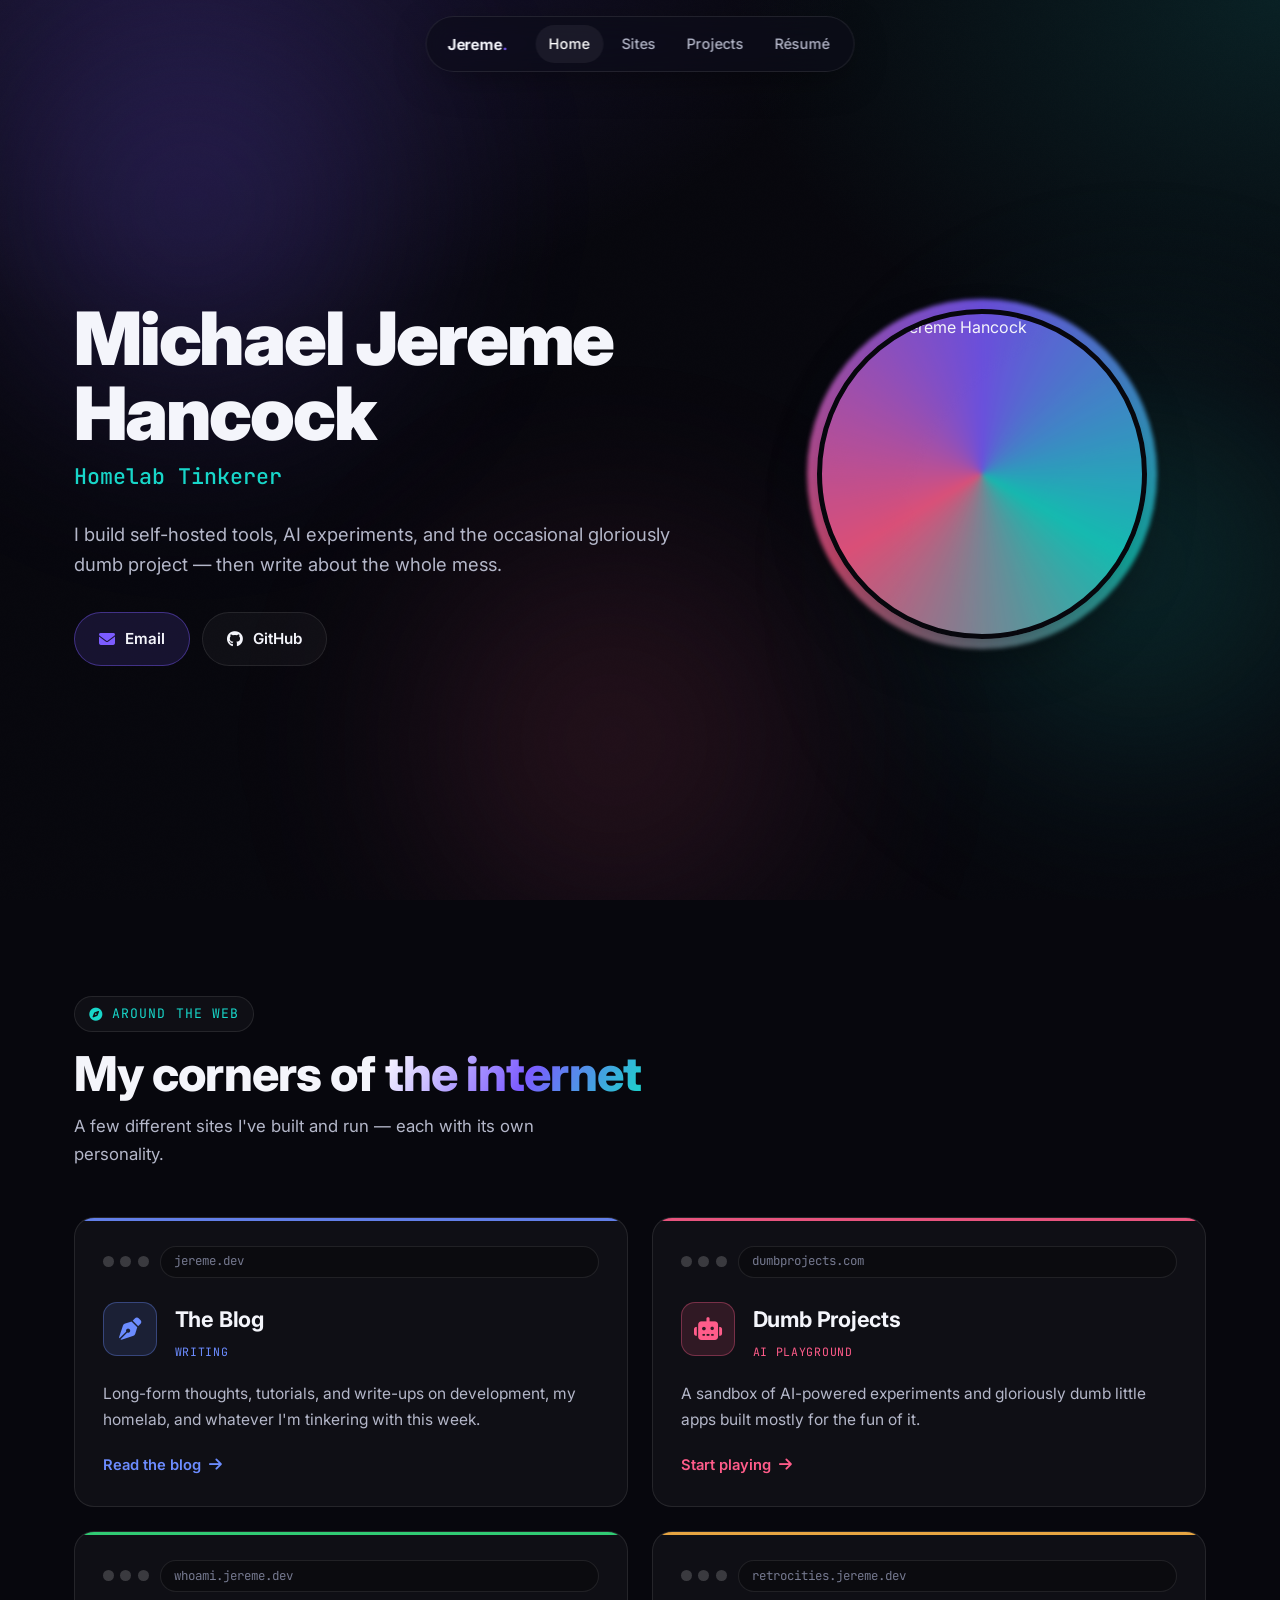
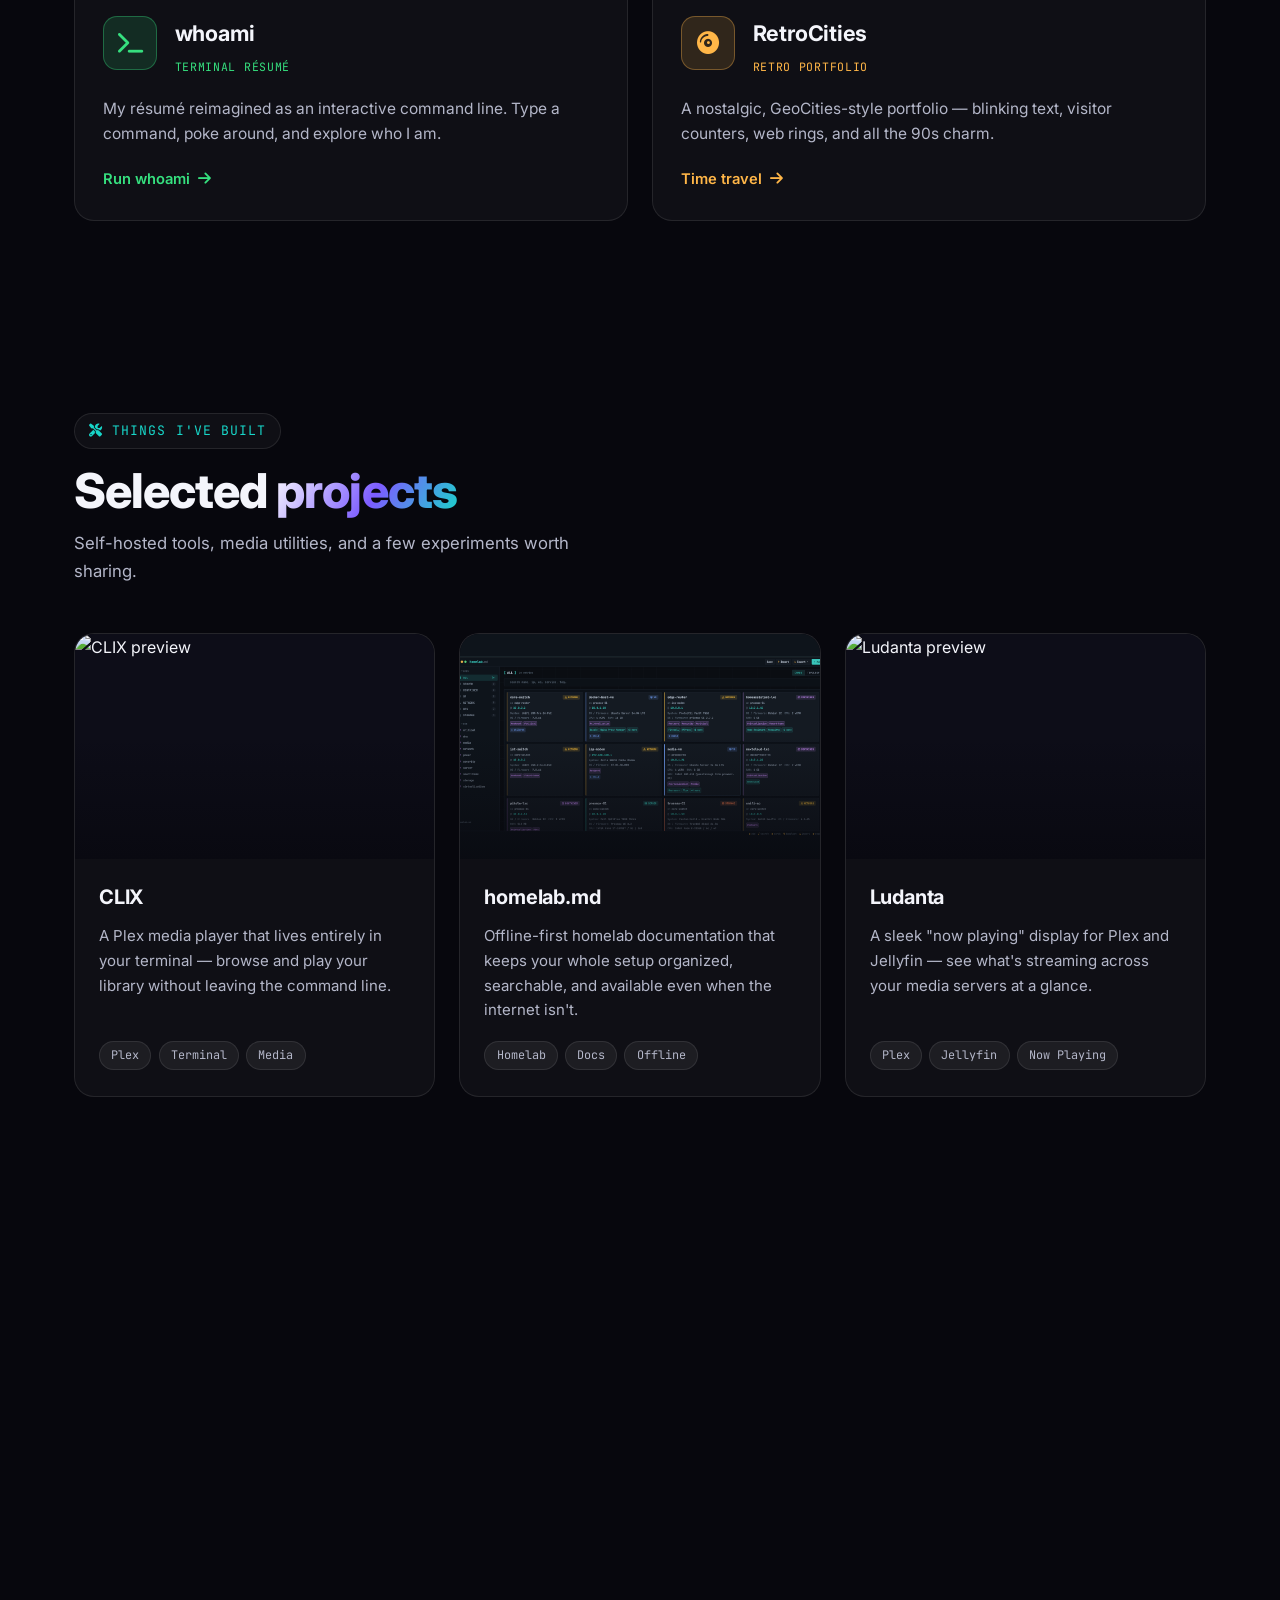
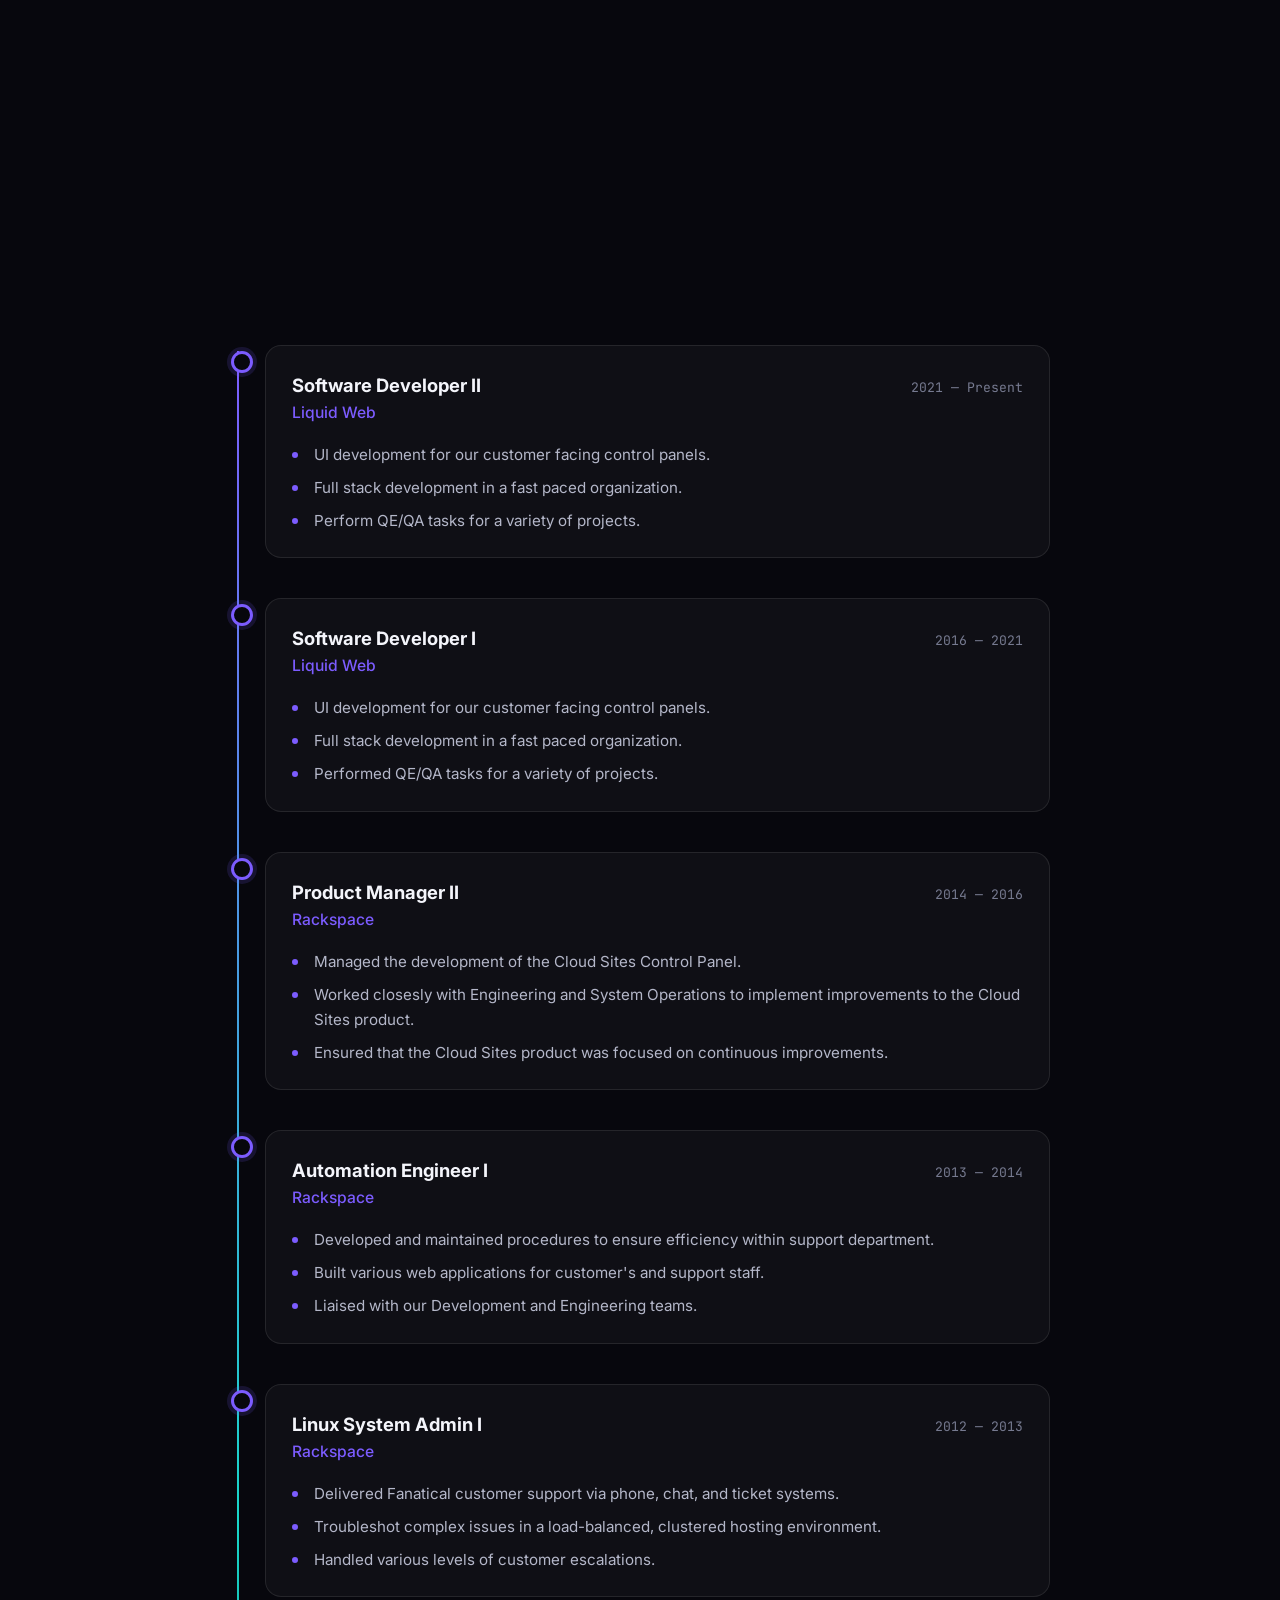
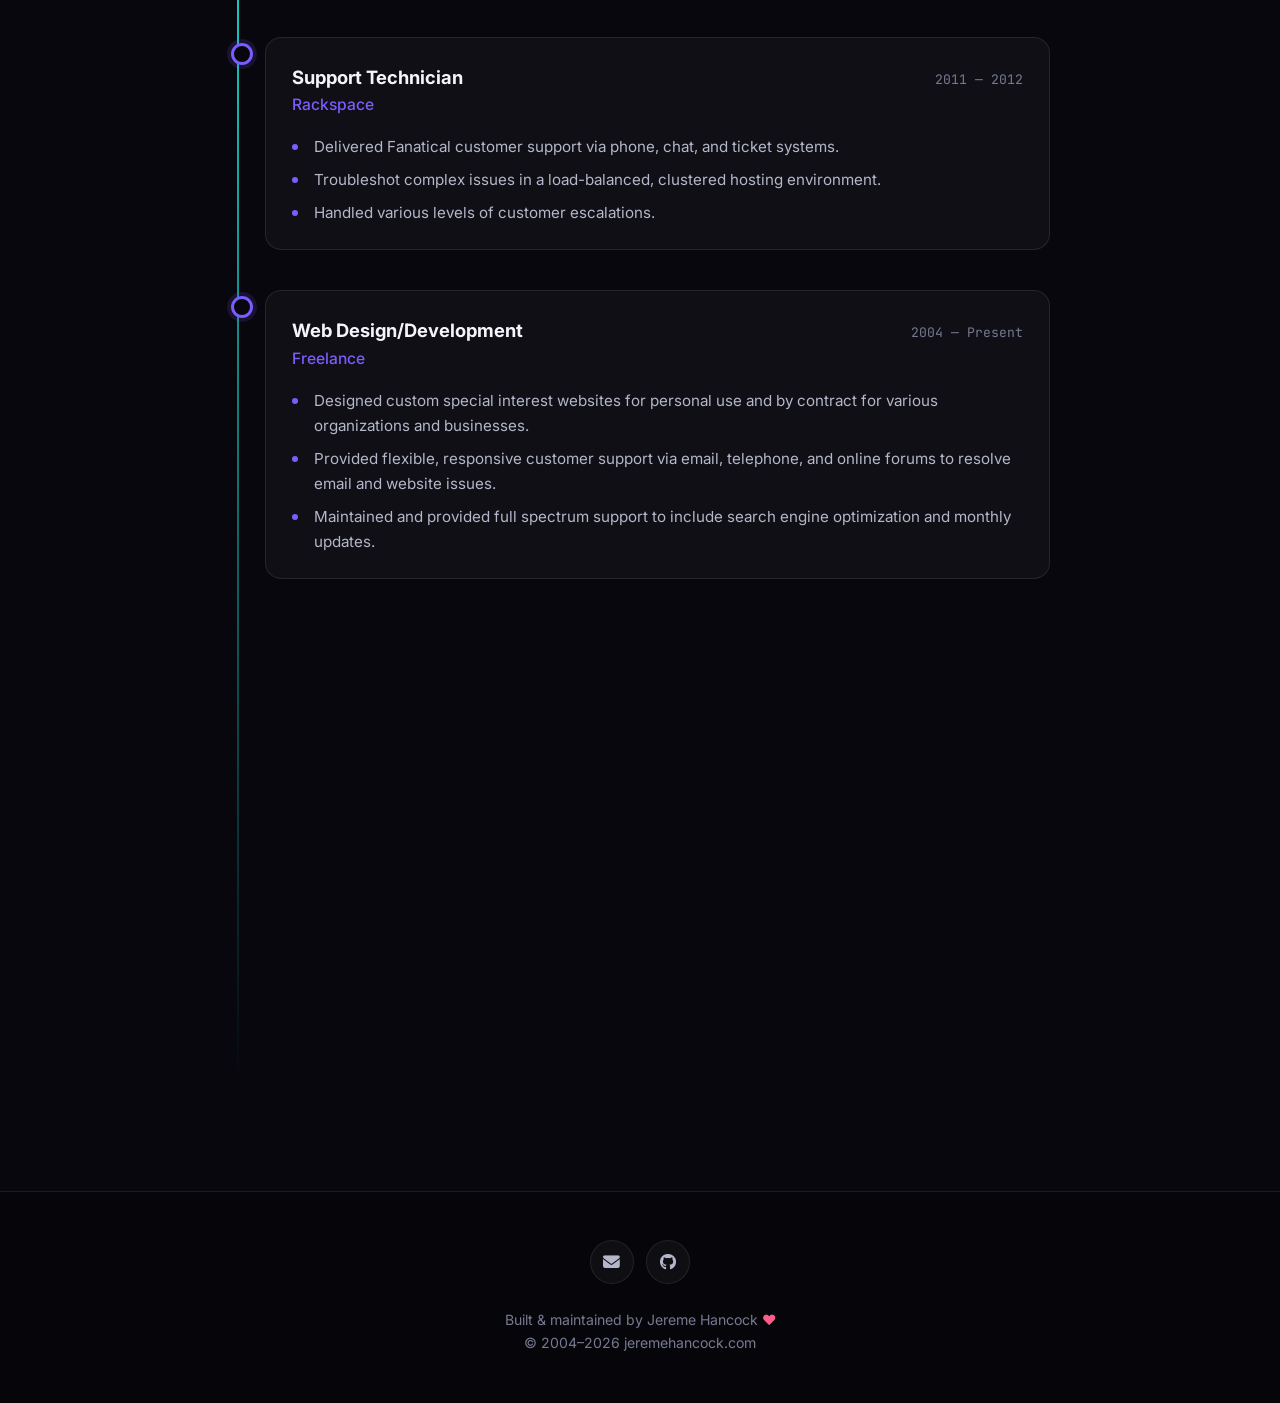
==== index.html @ ed23e27e "Make desktop nav fit its content so it reads as a nav, not a search box The navbar was a fixed 720px" ====
<!DOCTYPE html>
<html lang="en">

<head>
	<title>Michael Jereme Hancock — Developer & Tinkerer</title>
	<meta charset="UTF-8">
	<meta name="viewport" content="width=device-width, initial-scale=1, viewport-fit=cover">
	<meta name="description"
		content="Michael Jereme Hancock — software developer and homelab tinkerer. Projects, writing, and a few corners of the web I call my own." />
	<meta name="theme-color" content="#0a0a12" />

	<meta property="og:title" content="Michael Jereme Hancock — Developer & Tinkerer" />
	<meta property="og:type" content="website" />
	<meta property="og:description"
		content="Software developer and homelab tinkerer. Projects, writing, and a few corners of the web I call my own." />
	<meta property="og:url" content="https://jeremehancock.com" />
	<meta property="og:image" content="https://jeremehancock.com/images/profile.jpg" />
	<meta property="og:site_name" content="jeremehancock.com" />
	<meta name="twitter:card" content="summary_large_image" />

	<link rel="preconnect" href="https://fonts.googleapis.com">
	<link rel="preconnect" href="https://fonts.gstatic.com" crossorigin>
	<link
		href='https://fonts.googleapis.com/css2?family=Inter:wght@300;400;500;600;700;800;900&family=JetBrains+Mono:wght@400;500;600&display=swap'
		rel='stylesheet'>
	<link rel="stylesheet" href="https://cdnjs.cloudflare.com/ajax/libs/font-awesome/6.4.0/css/all.css">
	<link rel="icon" type="image/png" href="/images/favicons/favicon-96x96.png" sizes="96x96" />
	<link rel="icon" type="image/svg+xml" href="/images/favicons/favicon.svg" />
	<link rel="shortcut icon" href="/images/favicons/favicon.ico" />
	<link rel="apple-touch-icon" sizes="180x180" href="/images/favicons/apple-touch-icon.png" />
	<link rel="manifest" href="site.webmanifest" />
	<style>
		:root {
			--bg: #07070d;
			--bg-soft: #0d0d18;
			--surface: rgba(255, 255, 255, 0.035);
			--surface-2: rgba(255, 255, 255, 0.06);
			--border: rgba(255, 255, 255, 0.09);
			--border-strong: rgba(255, 255, 255, 0.16);

			--text: #f4f5fb;
			--text-soft: #b4b7c9;
			--text-muted: #767a90;

			--accent: #7c5cff;
			--accent-2: #18d6c9;
			--accent-3: #ff5c8a;

			--ring: linear-gradient(135deg, var(--accent), var(--accent-2));
			--font: 'Inter', -apple-system, BlinkMacSystemFont, 'Segoe UI', sans-serif;
			--mono: 'JetBrains Mono', ui-monospace, monospace;

			--radius: 20px;
			--maxw: 1180px;
			--shadow: 0 24px 60px -20px rgba(0, 0, 0, 0.6);
		}

		* {
			margin: 0;
			padding: 0;
			box-sizing: border-box;
		}

		html {
			scroll-behavior: smooth;
			scroll-padding-top: 90px;
			-webkit-text-size-adjust: 100%;
			overflow-x: hidden;
		}

		body {
			font-family: var(--font);
			background: var(--bg);
			color: var(--text);
			line-height: 1.65;
			-webkit-font-smoothing: antialiased;
			-moz-osx-font-smoothing: grayscale;
			overflow-x: hidden;
		}

		::selection {
			background: rgba(124, 92, 255, 0.35);
			color: #fff;
		}

		a {
			color: inherit;
			text-decoration: none;
		}

		img {
			display: block;
			max-width: 100%;
		}

		:focus-visible {
			outline: 2px solid var(--accent);
			outline-offset: 3px;
			border-radius: 6px;
		}

		/* ---------- Animated background ---------- */
		.bg {
			position: fixed;
			inset: 0;
			z-index: -2;
			background:
				radial-gradient(1200px 700px at 12% -10%, rgba(124, 92, 255, 0.18), transparent 60%),
				radial-gradient(1000px 700px at 100% 0%, rgba(24, 214, 201, 0.12), transparent 55%),
				var(--bg);
			overflow: hidden;
		}

		.blob {
			position: absolute;
			width: 46vw;
			height: 46vw;
			border-radius: 50%;
			filter: blur(90px);
			opacity: 0.5;
			will-change: transform;
		}

		.blob.b1 {
			top: -10%;
			left: -8%;
			background: radial-gradient(circle, rgba(124, 92, 255, 0.55), transparent 70%);
			animation: drift1 24s ease-in-out infinite;
		}

		.blob.b2 {
			top: 30%;
			right: -12%;
			background: radial-gradient(circle, rgba(24, 214, 201, 0.4), transparent 70%);
			animation: drift2 30s ease-in-out infinite;
		}

		.blob.b3 {
			bottom: -15%;
			left: 25%;
			background: radial-gradient(circle, rgba(255, 92, 138, 0.32), transparent 70%);
			animation: drift3 28s ease-in-out infinite;
		}

		.bg::after {
			content: '';
			position: absolute;
			inset: 0;
			background-image: url('data:image/svg+xml,<svg xmlns="http://www.w3.org/2000/svg" width="140" height="140"><filter id="n"><feTurbulence type="fractalNoise" baseFrequency="0.8" numOctaves="3"/></filter><rect width="100%" height="100%" filter="url(%23n)" opacity="0.5"/></svg>');
			opacity: 0.035;
			mix-blend-mode: overlay;
		}

		@keyframes drift1 {

			0%,
			100% {
				transform: translate(0, 0) scale(1);
			}

			50% {
				transform: translate(8vw, 6vh) scale(1.15);
			}
		}

		@keyframes drift2 {

			0%,
			100% {
				transform: translate(0, 0) scale(1);
			}

			50% {
				transform: translate(-7vw, 8vh) scale(1.1);
			}
		}

		@keyframes drift3 {

			0%,
			100% {
				transform: translate(0, 0) scale(1);
			}

			50% {
				transform: translate(6vw, -7vh) scale(1.2);
			}
		}

		/* ---------- Scroll progress ---------- */
		.progress {
			position: fixed;
			top: 0;
			left: 0;
			height: 3px;
			width: 0;
			background: linear-gradient(90deg, var(--accent), var(--accent-2), var(--accent-3));
			z-index: 1100;
			transition: width 0.1s linear;
		}

		/* ---------- Loading ---------- */
		.loading {
			position: fixed;
			inset: 0;
			background: var(--bg);
			display: flex;
			align-items: center;
			justify-content: center;
			z-index: 2000;
			transition: opacity 0.5s ease;
		}

		.loading .dot-row {
			display: flex;
			gap: 0.6rem;
		}

		.loading .dot-row span {
			width: 14px;
			height: 14px;
			border-radius: 50%;
			background: var(--accent);
			animation: bounce 1.2s ease-in-out infinite;
		}

		.loading .dot-row span:nth-child(2) {
			background: var(--accent-2);
			animation-delay: 0.15s;
		}

		.loading .dot-row span:nth-child(3) {
			background: var(--accent-3);
			animation-delay: 0.3s;
		}

		@keyframes bounce {

			0%,
			100% {
				transform: translateY(0);
				opacity: 0.5;
			}

			50% {
				transform: translateY(-14px);
				opacity: 1;
			}
		}

		/* ---------- Layout ---------- */
		.container {
			width: 100%;
			max-width: var(--maxw);
			margin: 0 auto;
			padding: 0 1.5rem;
		}

		section {
			padding: 6rem 0;
			position: relative;
		}

		.eyebrow {
			display: inline-flex;
			align-items: center;
			gap: 0.55rem;
			font-family: var(--mono);
			font-size: 0.82rem;
			letter-spacing: 0.08em;
			text-transform: uppercase;
			color: var(--accent-2);
			padding: 0.4rem 0.9rem;
			border: 1px solid var(--border);
			border-radius: 50px;
			background: var(--surface);
		}

		.section-head {
			margin-bottom: 3rem;
		}

		.section-head h2 {
			font-size: clamp(2rem, 5vw, 3rem);
			font-weight: 800;
			letter-spacing: -0.02em;
			margin-top: 1rem;
			line-height: 1.1;
		}

		.section-head p {
			color: var(--text-soft);
			margin-top: 0.75rem;
			max-width: 46ch;
			font-size: 1.05rem;
		}

		.gradient-text {
			background: linear-gradient(120deg, #fff 0%, var(--accent) 55%, var(--accent-2) 100%);
			-webkit-background-clip: text;
			background-clip: text;
			-webkit-text-fill-color: transparent;
		}

		/* ---------- Navbar ---------- */
		.navbar {
			position: fixed;
			top: 1rem;
			left: 50%;
			transform: translateX(-50%);
			z-index: 1000;
			max-width: calc(100% - 2rem);
			transition: top 0.3s ease;
		}

		.nav-inner {
			display: flex;
			align-items: center;
			gap: 1.75rem;
			padding: 0.5rem 0.65rem 0.5rem 1.3rem;
			background: rgba(13, 13, 24, 0.72);
			backdrop-filter: blur(18px) saturate(160%);
			-webkit-backdrop-filter: blur(18px) saturate(160%);
			border: 1px solid var(--border);
			border-radius: 50px;
			box-shadow: 0 10px 40px -12px rgba(0, 0, 0, 0.55);
		}

		.brand {
			font-weight: 700;
			font-size: 0.95rem;
			letter-spacing: -0.01em;
			white-space: nowrap;
		}

		.brand .dot {
			color: var(--accent);
		}

		.nav-links {
			display: flex;
			gap: 0.25rem;
			list-style: none;
		}

		.nav-links a {
			display: block;
			padding: 0.45rem 0.85rem;
			border-radius: 50px;
			font-size: 0.9rem;
			font-weight: 500;
			color: var(--text-soft);
			transition: color 0.25s ease, background 0.25s ease;
		}

		.nav-links a.active {
			color: #fff;
			background: var(--surface-2);
		}

		@media (hover: hover) {
			.nav-links a:hover {
				color: #fff;
			}
		}

		/* ---------- Hero ---------- */
		.hero {
			min-height: 100vh;
			min-height: 100svh;
			display: flex;
			align-items: center;
			padding-top: 7rem;
			padding-bottom: 4rem;
		}

		.hero-grid {
			display: grid;
			grid-template-columns: 1.4fr 1fr;
			gap: 3.5rem;
			align-items: center;
			width: 100%;
		}

		.hero h1 {
			font-size: clamp(2.6rem, 7vw, 4.6rem);
			font-weight: 900;
			line-height: 1.02;
			letter-spacing: -0.03em;
			margin: 1.2rem 0 0.5rem;
		}

		.role-line {
			font-family: var(--mono);
			font-size: clamp(1rem, 2.4vw, 1.35rem);
			color: var(--accent-2);
			min-height: 1.6em;
			font-weight: 500;
			transition: opacity 0.4s ease;
		}

		.hero-lead {
			color: var(--text-soft);
			font-size: 1.15rem;
			max-width: 52ch;
			margin: 1.5rem 0 2rem;
		}

		.hero-actions {
			display: flex;
			flex-wrap: wrap;
			gap: 0.8rem;
		}

		.btn {
			display: inline-flex;
			align-items: center;
			gap: 0.6rem;
			padding: 0.85rem 1.5rem;
			border-radius: 50px;
			font-weight: 600;
			font-size: 0.95rem;
			border: 1px solid var(--border);
			background: var(--surface);
			color: var(--text);
			cursor: pointer;
			transition: transform 0.25s ease, border-color 0.25s ease, background 0.25s ease, box-shadow 0.25s ease;
		}

		.btn i {
			font-size: 1rem;
		}

		.btn-primary {
			background: color-mix(in srgb, var(--accent) 14%, transparent);
			border-color: color-mix(in srgb, var(--accent) 42%, transparent);
			color: var(--text);
		}

		.btn-primary i {
			color: var(--accent);
		}

		@media (hover: hover) {
			.btn:hover {
				transform: translateY(-3px);
				border-color: var(--border-strong);
			}

			.btn-primary:hover {
				background: color-mix(in srgb, var(--accent) 22%, transparent);
				border-color: color-mix(in srgb, var(--accent) 62%, transparent);
			}
		}

		/* Avatar */
		.avatar-wrap {
			justify-self: center;
			position: relative;
			width: min(330px, 78vw);
			aspect-ratio: 1;
		}

		.avatar-ring {
			position: absolute;
			inset: -10px;
			border-radius: 50%;
			background: conic-gradient(from 0deg, var(--accent), var(--accent-2), var(--accent-3), var(--accent));
			filter: blur(2px);
			opacity: 0.85;
			animation: spin 14s linear infinite;
		}

		@keyframes spin {
			to {
				transform: rotate(360deg);
			}
		}

		.avatar {
			position: absolute;
			inset: 0;
			width: 100%;
			height: 100%;
			border-radius: 50%;
			object-fit: cover;
			border: 5px solid var(--bg);
			box-shadow: var(--shadow);
		}

		/* ---------- Spotlight card base ---------- */
		.card {
			position: relative;
			background: var(--surface);
			border: 1px solid var(--border);
			border-radius: var(--radius);
			overflow: hidden;
			transition: transform 0.35s ease, border-color 0.35s ease, box-shadow 0.35s ease;
		}

		.card::before {
			content: '';
			position: absolute;
			inset: 0;
			border-radius: inherit;
			opacity: 0;
			transition: opacity 0.35s ease;
			background: radial-gradient(420px circle at var(--mx, 50%) var(--my, 50%),
					rgba(255, 255, 255, 0.08), transparent 45%);
			pointer-events: none;
			z-index: 1;
		}

		@media (hover: hover) {
			.card:hover {
				transform: translateY(-6px);
				border-color: var(--border-strong);
				box-shadow: var(--shadow);
			}

			.card:hover::before {
				opacity: 1;
			}
		}

		/* ---------- Sites (bento) ---------- */
		.sites-grid {
			display: grid;
			grid-template-columns: repeat(2, 1fr);
			gap: 1.5rem;
		}

		.site-card {
			--accent-c: var(--accent);
			padding: 1.75rem;
			display: flex;
			flex-direction: column;
			min-height: 260px;
		}

		.site-card::after {
			content: '';
			position: absolute;
			top: 0;
			left: 0;
			right: 0;
			height: 3px;
			background: var(--accent-c);
			opacity: 0.9;
		}

		.chrome {
			display: flex;
			align-items: center;
			gap: 0.7rem;
			margin-bottom: 1.5rem;
		}

		.chrome .dots {
			display: flex;
			gap: 0.4rem;
		}

		.chrome .dots i {
			width: 11px;
			height: 11px;
			border-radius: 50%;
			background: rgba(255, 255, 255, 0.18);
		}

		.chrome .url {
			flex: 1;
			font-family: var(--mono);
			font-size: 0.78rem;
			color: var(--text-muted);
			background: rgba(0, 0, 0, 0.25);
			border: 1px solid var(--border);
			border-radius: 50px;
			padding: 0.3rem 0.8rem;
			white-space: nowrap;
			overflow: hidden;
			text-overflow: ellipsis;
		}

		.site-body {
			display: flex;
			gap: 1.1rem;
			position: relative;
			z-index: 2;
		}

		.site-icon {
			flex-shrink: 0;
			width: 54px;
			height: 54px;
			border-radius: 14px;
			display: grid;
			place-items: center;
			font-size: 1.4rem;
			color: var(--accent-c);
			background: color-mix(in srgb, var(--accent-c) 14%, transparent);
			border: 1px solid color-mix(in srgb, var(--accent-c) 35%, transparent);
		}

		.site-info h3 {
			font-size: 1.35rem;
			font-weight: 700;
			letter-spacing: -0.01em;
		}

		.site-tag {
			display: inline-block;
			font-size: 0.72rem;
			font-family: var(--mono);
			text-transform: uppercase;
			letter-spacing: 0.06em;
			color: var(--accent-c);
			margin-top: 0.2rem;
		}

		.site-card p {
			color: var(--text-soft);
			font-size: 0.97rem;
			margin: 1.1rem 0 0;
			position: relative;
			z-index: 2;
		}

		.site-cta {
			margin-top: auto;
			padding-top: 1.3rem;
			display: inline-flex;
			align-items: center;
			gap: 0.5rem;
			font-weight: 600;
			font-size: 0.92rem;
			color: var(--accent-c);
			position: relative;
			z-index: 2;
		}

		.site-cta i {
			transition: transform 0.3s ease;
		}

		@media (hover: hover) {
			.site-card:hover .site-cta i {
				transform: translateX(5px);
			}
		}

		/* ---------- Projects ---------- */
		.projects-grid {
			display: grid;
			grid-template-columns: repeat(auto-fill, minmax(330px, 1fr));
			gap: 1.5rem;
		}

		.project-card {
			display: flex;
			flex-direction: column;
		}

		.project-media {
			position: relative;
			aspect-ratio: 16 / 10;
			overflow: hidden;
			background: var(--bg-soft);
		}

		.project-media img {
			width: 100%;
			height: 100%;
			object-fit: cover;
			transition: transform 0.6s cubic-bezier(0.2, 0.8, 0.2, 1);
		}

		.project-media::after {
			content: '';
			position: absolute;
			inset: 0;
			background: linear-gradient(to top, rgba(7, 7, 13, 0.65), transparent 55%);
		}

		.project-launch {
			position: absolute;
			top: 0.9rem;
			right: 0.9rem;
			z-index: 2;
			width: 38px;
			height: 38px;
			border-radius: 50%;
			display: grid;
			place-items: center;
			background: rgba(13, 13, 24, 0.7);
			backdrop-filter: blur(8px);
			border: 1px solid var(--border-strong);
			color: #fff;
			font-size: 0.85rem;
			transform: translateY(-6px);
			opacity: 0;
			transition: transform 0.3s ease, opacity 0.3s ease;
		}

		@media (hover: hover) {
			.project-card:hover .project-media img {
				transform: scale(1.07);
			}

			.project-card:hover .project-launch {
				transform: translateY(0);
				opacity: 1;
			}
		}

		.project-body {
			padding: 1.4rem 1.5rem 1.6rem;
			display: flex;
			flex-direction: column;
			flex: 1;
			position: relative;
			z-index: 2;
		}

		.project-body h3 {
			font-size: 1.25rem;
			font-weight: 700;
			letter-spacing: -0.01em;
		}

		.project-body p {
			color: var(--text-soft);
			font-size: 0.94rem;
			margin: 0.6rem 0 1.1rem;
			flex: 1;
		}

		.tags {
			display: flex;
			flex-wrap: wrap;
			gap: 0.45rem;
		}

		.tag {
			font-size: 0.74rem;
			font-family: var(--mono);
			color: var(--text-soft);
			background: var(--surface-2);
			border: 1px solid var(--border);
			border-radius: 50px;
			padding: 0.25rem 0.7rem;
		}

		/* ---------- Resume timeline ---------- */
		.timeline {
			position: relative;
			max-width: 820px;
			margin: 0 auto;
			padding-left: 2.2rem;
		}

		.timeline::before {
			content: '';
			position: absolute;
			left: 7px;
			top: 6px;
			bottom: 6px;
			width: 2px;
			background: linear-gradient(to bottom, var(--accent), var(--accent-2), transparent);
		}

		.tl-item {
			position: relative;
			padding-bottom: 2.5rem;
		}

		.tl-item:last-child {
			padding-bottom: 0;
		}

		.tl-item::before {
			content: '';
			position: absolute;
			left: calc(-2.2rem + 1px);
			top: 6px;
			width: 16px;
			height: 16px;
			border-radius: 50%;
			background: var(--bg);
			border: 3px solid var(--accent);
			box-shadow: 0 0 0 4px rgba(124, 92, 255, 0.15);
		}

		.tl-item.edu::before {
			border-color: var(--accent-2);
			box-shadow: 0 0 0 4px rgba(24, 214, 201, 0.15);
		}

		.tl-card {
			background: var(--surface);
			border: 1px solid var(--border);
			border-radius: 16px;
			padding: 1.5rem 1.6rem;
			transition: border-color 0.3s ease, transform 0.3s ease;
		}

		@media (hover: hover) {
			.tl-card:hover {
				border-color: var(--border-strong);
				transform: translateX(5px);
			}
		}

		.tl-top {
			display: flex;
			justify-content: space-between;
			align-items: baseline;
			gap: 1rem;
			flex-wrap: wrap;
		}

		.tl-pos {
			font-size: 1.15rem;
			font-weight: 700;
		}

		.tl-org {
			color: var(--accent);
			font-weight: 500;
			font-size: 0.98rem;
		}

		.tl-item.edu .tl-org {
			color: var(--accent-2);
		}

		.tl-date {
			font-family: var(--mono);
			font-size: 0.82rem;
			color: var(--text-muted);
			white-space: nowrap;
		}

		.tl-card ul {
			list-style: none;
			margin-top: 1rem;
			display: grid;
			gap: 0.5rem;
		}

		.tl-card li {
			position: relative;
			padding-left: 1.4rem;
			color: var(--text-soft);
			font-size: 0.95rem;
		}

		.tl-card li::before {
			content: '';
			position: absolute;
			left: 0;
			top: 0.65em;
			width: 6px;
			height: 6px;
			border-radius: 50%;
			background: var(--accent);
		}

		.tl-item.edu .tl-card li::before {
			background: var(--accent-2);
		}

		/* ---------- Footer ---------- */
		footer {
			border-top: 1px solid var(--border);
			padding: 3rem 0;
			text-align: center;
			background: rgba(0, 0, 0, 0.2);
		}

		.footer-socials {
			display: flex;
			justify-content: center;
			gap: 0.8rem;
			margin-bottom: 1.5rem;
		}

		.footer-socials a {
			width: 44px;
			height: 44px;
			border-radius: 50%;
			display: grid;
			place-items: center;
			background: var(--surface);
			border: 1px solid var(--border);
			color: var(--text-soft);
			font-size: 1.05rem;
			transition: transform 0.25s ease, color 0.25s ease, border-color 0.25s ease;
		}

		@media (hover: hover) {
			.footer-socials a:hover {
				transform: translateY(-4px);
				color: #fff;
				border-color: var(--border-strong);
			}
		}

		.footer-copy {
			color: var(--text-muted);
			font-size: 0.88rem;
		}

		.footer-copy .heart {
			color: var(--accent-3);
		}

		/* ---------- Reveal animation ---------- */
		.reveal {
			opacity: 0;
			transform: translateY(28px);
			transition: opacity 0.7s ease, transform 0.7s cubic-bezier(0.2, 0.8, 0.2, 1);
		}

		.reveal.in {
			opacity: 1;
			transform: none;
		}

		.hidden {
			display: none !important;
		}

		/* ---------- Responsive ---------- */
		@media (max-width: 900px) {
			.hero-grid {
				grid-template-columns: 1fr;
				text-align: center;
				gap: 2.5rem;
			}

			.avatar-wrap {
				order: -1;
			}

			.hero-actions {
				justify-content: center;
			}

			.hero-lead {
				margin-left: auto;
				margin-right: auto;
			}

			.brand {
				display: none;
			}

			.nav-inner {
				padding: 0.5rem 0.6rem;
			}
		}

		@media (max-width: 680px) {
			section {
				padding: 4.5rem 0;
			}

			.sites-grid {
				grid-template-columns: 1fr;
			}

			.projects-grid {
				grid-template-columns: 1fr;
			}

			.nav-links a {
				padding: 0.45rem 0.7rem;
				font-size: 0.85rem;
			}
		}

		@media (prefers-reduced-motion: reduce) {

			*,
			*::before,
			*::after {
				animation-duration: 0.001ms !important;
				animation-iteration-count: 1 !important;
				transition-duration: 0.001ms !important;
				scroll-behavior: auto !important;
			}

			.reveal {
				opacity: 1;
				transform: none;
			}
		}
	</style>
</head>

<body>
	<div class="bg" aria-hidden="true">
		<div class="blob b1"></div>
		<div class="blob b2"></div>
		<div class="blob b3"></div>
	</div>

	<div class="progress" id="progress" aria-hidden="true"></div>

	<div class="loading" id="loading">
		<div class="dot-row" role="status" aria-label="Loading">
			<span></span><span></span><span></span>
		</div>
	</div>

	<div id="content" class="hidden">
		<nav class="navbar">
			<div class="nav-inner">
				<a href="#home" class="brand" id="brand">Jereme<span class="dot">.</span></a>
				<ul class="nav-links" id="navLinks">
					<li><a href="#home" class="active">Home</a></li>
					<li><a href="#sites">Sites</a></li>
					<li><a href="#projects">Projects</a></li>
					<li><a href="#resume">Résumé</a></li>
				</ul>
			</div>
		</nav>

		<!-- Hero -->
		<header class="hero" id="home">
			<div class="container">
				<div class="hero-grid">
					<div class="hero-text">
						<h1 id="name"></h1>
						<div class="role-line" id="role"></div>
						<p class="hero-lead" id="lead"></p>
						<div class="hero-actions" id="heroActions"></div>
					</div>
					<div class="avatar-wrap">
						<div class="avatar-ring" aria-hidden="true"></div>
						<img class="avatar" id="avatar" alt="" />
					</div>
				</div>
			</div>
		</header>

		<!-- Sites -->
		<section id="sites">
			<div class="container">
				<div class="section-head reveal">
					<span class="eyebrow"><i class="fas fa-compass"></i> Around the web</span>
					<h2>My corners of <span class="gradient-text">the internet</span></h2>
					<p>A few different sites I've built and run — each with its own personality.</p>
				</div>
				<div class="sites-grid" id="sitesGrid"></div>
			</div>
		</section>

		<!-- Projects -->
		<section id="projects">
			<div class="container">
				<div class="section-head reveal">
					<span class="eyebrow"><i class="fas fa-screwdriver-wrench"></i> Things I've built</span>
					<h2>Selected <span class="gradient-text">projects</span></h2>
					<p>Self-hosted tools, media utilities, and a few experiments worth sharing.</p>
				</div>
				<div class="projects-grid" id="projectsGrid"></div>
			</div>
		</section>

		<!-- Resume -->
		<section id="resume">
			<div class="container">
				<div class="section-head reveal">
					<span class="eyebrow"><i class="fas fa-timeline"></i> The journey</span>
					<h2>Experience <span class="gradient-text">&amp; education</span></h2>
					<p>Where I've worked and what I've been up to over the years.</p>
				</div>
				<div class="timeline" id="timeline"></div>
			</div>
		</section>

		<footer>
			<div class="container">
				<div class="footer-socials" id="footerSocials"></div>
				<p class="footer-copy">
					Built &amp; maintained by Jereme Hancock <span class="heart">&#9829;</span><br>
					<span id="copyYear"></span>
				</p>
			</div>
		</footer>
	</div>

	<script>
		const elName = document.getElementById('name');

		async function loadData() {
			try {
				const res = await fetch('data/data.json?v=2', { cache: 'no-store' });
				return await res.json();
			} catch (e) {
				console.error('Error loading data:', e);
				return null;
			}
		}

		const esc = (s = '') => String(s)
			.replace(/&/g, '&amp;').replace(/</g, '&lt;').replace(/>/g, '&gt;')
			.replace(/"/g, '&quot;').replace(/'/g, '&#39;');

		const isExternal = (url = '') => /^https?:/i.test(url);

		/* ---------- Render: contacts (hero buttons + footer) ---------- */
		function renderHeroActions(contacts) {
			const wrap = document.getElementById('heroActions');
			wrap.innerHTML = contacts.map((c, i) => {
				const ext = isExternal(c.url) ? ' target="_blank" rel="noopener"' : '';
				const cls = i === 0 ? 'btn btn-primary' : 'btn';
				return `<a class="${cls}" href="${esc(c.url)}"${ext}>
							<i class="${esc(c.icon)}" aria-hidden="true"></i>
							<span>${esc(c.label || c.value)}</span>
						</a>`;
			}).join('');
		}

		function renderFooterSocials(contacts) {
			const wrap = document.getElementById('footerSocials');
			wrap.innerHTML = contacts.map(c => {
				const ext = isExternal(c.url) ? ' target="_blank" rel="noopener"' : '';
				return `<a href="${esc(c.url)}"${ext} aria-label="${esc(c.label || c.type)}" title="${esc(c.label || c.type)}">
							<i class="${esc(c.icon)}" aria-hidden="true"></i>
						</a>`;
			}).join('');
		}

		/* ---------- Render: sites ---------- */
		function renderSites(sites) {
			const grid = document.getElementById('sitesGrid');
			grid.innerHTML = sites.map(s => `
				<a class="card site-card spotlight reveal" href="${esc(s.url)}" target="_blank" rel="noopener"
				   style="--accent-c:${esc(s.accent || 'var(--accent)')}" aria-label="${esc(s.name)} — ${esc(s.domain)}">
					<div class="chrome">
						<span class="dots"><i></i><i></i><i></i></span>
						<span class="url">${esc(s.domain)}</span>
					</div>
					<div class="site-body">
						<span class="site-icon"><i class="${esc(s.icon)}" aria-hidden="true"></i></span>
						<div class="site-info">
							<h3>${esc(s.name)}</h3>
							<span class="site-tag">${esc(s.tag || '')}</span>
						</div>
					</div>
					<p>${esc(s.description)}</p>
					<span class="site-cta">${esc(s.cta || 'Visit site')} <i class="fas fa-arrow-right" aria-hidden="true"></i></span>
				</a>
			`).join('');
		}

		/* ---------- Render: projects ---------- */
		function renderProjects(projects) {
			const grid = document.getElementById('projectsGrid');
			grid.innerHTML = projects.map(p => {
				const tags = (p.tags || []).map(t => `<span class="tag">${esc(t)}</span>`).join('');
				return `
				<a class="card project-card spotlight reveal" href="${esc(p.url)}" target="_blank" rel="noopener"
				   aria-label="${esc(p.name)}">
					<div class="project-media">
						<img src="${esc(p.image)}" alt="${esc(p.name)} preview" loading="lazy" />
						<span class="project-launch"><i class="fas fa-arrow-up-right-from-square" aria-hidden="true"></i></span>
					</div>
					<div class="project-body">
						<h3>${esc(p.name)}</h3>
						<p>${esc(p.description)}</p>
						<div class="tags">${tags}</div>
					</div>
				</a>`;
			}).join('');
		}

		/* ---------- Render: resume timeline ---------- */
		function renderResume(items) {
			const tl = document.getElementById('timeline');
			tl.innerHTML = items.map(item => {
				const isEdu = item.type === 'education';
				const pos = isEdu ? `${esc(item.studyType)} in ${esc(item.area)}` : esc(item.position);
				const org = isEdu ? esc(item.institution) : esc(item.company || '');
				let date = '';
				if (item.startDate || item.endDate) {
					const sep = (item.startDate && item.endDate) ? ' — ' : '';
					date = `${esc(item.startDate || '')}${sep}${esc(item.endDate || '')}`;
				}
				const hi = (item.highlights || []).map(h => `<li>${esc(h)}</li>`).join('');
				return `
				<div class="tl-item reveal ${isEdu ? 'edu' : ''}">
					<div class="tl-card">
						<div class="tl-top">
							<div>
								<div class="tl-pos">${pos}</div>
								${org ? `<div class="tl-org">${org}</div>` : ''}
							</div>
							${date ? `<div class="tl-date">${date}</div>` : ''}
						</div>
						${hi ? `<ul>${hi}</ul>` : ''}
					</div>
				</div>`;
			}).join('');
		}

		/* ---------- Rotating roles (gentle fade, no cursor) ---------- */
		function rotateRoles(roles) {
			const el = document.getElementById('role');
			if (!roles || !roles.length) return;
			el.textContent = roles[0];
			if (roles.length === 1) return;
			if (window.matchMedia('(prefers-reduced-motion: reduce)').matches) return;

			let i = 0;
			setInterval(() => {
				i = (i + 1) % roles.length;
				el.style.opacity = '0';
				setTimeout(() => {
					el.textContent = roles[i];
					el.style.opacity = '1';
				}, 400);
			}, 3000);
		}

		/* ---------- Scroll reveal + nav active ---------- */
		function initObservers() {
			const revealObs = new IntersectionObserver((entries) => {
				entries.forEach(e => {
					if (e.isIntersecting) {
						e.target.classList.add('in');
						revealObs.unobserve(e.target);
					}
				});
			}, { rootMargin: '0px 0px -8% 0px', threshold: 0.08 });

			document.querySelectorAll('.reveal').forEach((el, i) => {
				el.style.transitionDelay = `${Math.min(i % 6, 5) * 60}ms`;
				revealObs.observe(el);
			});

			const sections = document.querySelectorAll('section[id], header[id]');
			const navMap = {};
			document.querySelectorAll('.nav-links a').forEach(a => {
				navMap[a.getAttribute('href').slice(1)] = a;
			});

			const navObs = new IntersectionObserver((entries) => {
				entries.forEach(e => {
					if (e.isIntersecting) {
						Object.values(navMap).forEach(a => a.classList.remove('active'));
						const link = navMap[e.target.id];
						if (link) link.classList.add('active');
					}
				});
			}, { rootMargin: '-45% 0px -50% 0px' });

			sections.forEach(s => navObs.observe(s));
		}

		/* ---------- Cursor spotlight ---------- */
		function initSpotlight() {
			if (!window.matchMedia('(hover: hover)').matches) return;
			document.addEventListener('pointermove', (e) => {
				const card = e.target.closest('.spotlight');
				if (!card) return;
				const r = card.getBoundingClientRect();
				card.style.setProperty('--mx', `${e.clientX - r.left}px`);
				card.style.setProperty('--my', `${e.clientY - r.top}px`);
			});
		}

		/* ---------- Scroll progress ---------- */
		function initProgress() {
			const bar = document.getElementById('progress');
			const onScroll = () => {
				const h = document.documentElement.scrollHeight - window.innerHeight;
				const pct = h > 0 ? (window.scrollY / h) * 100 : 0;
				bar.style.width = pct + '%';
			};
			window.addEventListener('scroll', onScroll, { passive: true });
			onScroll();
		}

		/* ---------- Init ---------- */
		async function init() {
			const data = await loadData();
			if (!data) {
				document.getElementById('loading').innerHTML =
					'<p style="color:#ff5c8a;font-family:var(--mono)">Failed to load data.</p>';
				return;
			}

			const b = data.basics;
			document.title = `${b.name} — Developer & Tinkerer`;
			elName.textContent = b.name;
			document.getElementById('lead').textContent = b.tagline || b.headline || '';
			const avatar = document.getElementById('avatar');
			avatar.src = b.image;
			avatar.alt = b.name;
			if (b.shortName) {
				document.getElementById('brand').innerHTML =
					`${esc(b.shortName.split(' ')[0])}<span class="dot">.</span>`;
			}

			renderHeroActions(b.contacts || []);
			renderFooterSocials(b.contacts || []);
			renderSites(data.sites || []);
			renderProjects(data.projects || []);
			renderResume(data.resume || []);

			document.getElementById('copyYear').textContent =
				`© 2004–${new Date().getFullYear()} jeremehancock.com`;

			rotateRoles(b.roles);
			initObservers();
			initSpotlight();
			initProgress();

			// Reveal page
			const loading = document.getElementById('loading');
			loading.style.opacity = '0';
			document.getElementById('content').classList.remove('hidden');
			setTimeout(() => loading.classList.add('hidden'), 500);
		}

		if ('scrollRestoration' in history) history.scrollRestoration = 'manual';
		document.addEventListener('DOMContentLoaded', init);
	</script>

	<!-- Start of StatCounter Code -->
	<script>
		var sc_project = 2905188;
		var sc_invisible = 1;
		var sc_security = "5bd24ec6";
	</script>
	<script src="//www.statcounter.com/counter/counter.js" async></script>
	<noscript>
		<div class="statcounter">
			<a title="tumblr tracker" href="//www.statcounter.com/tumblr/" target="_blank">
				<img class="statcounter" src="//c.statcounter.com/2905188/0/5bd24ec6/1/" alt="tumblr tracker" />
			</a>
		</div>
	</noscript>
	<!-- End of StatCounter Code -->
</body>

</html>
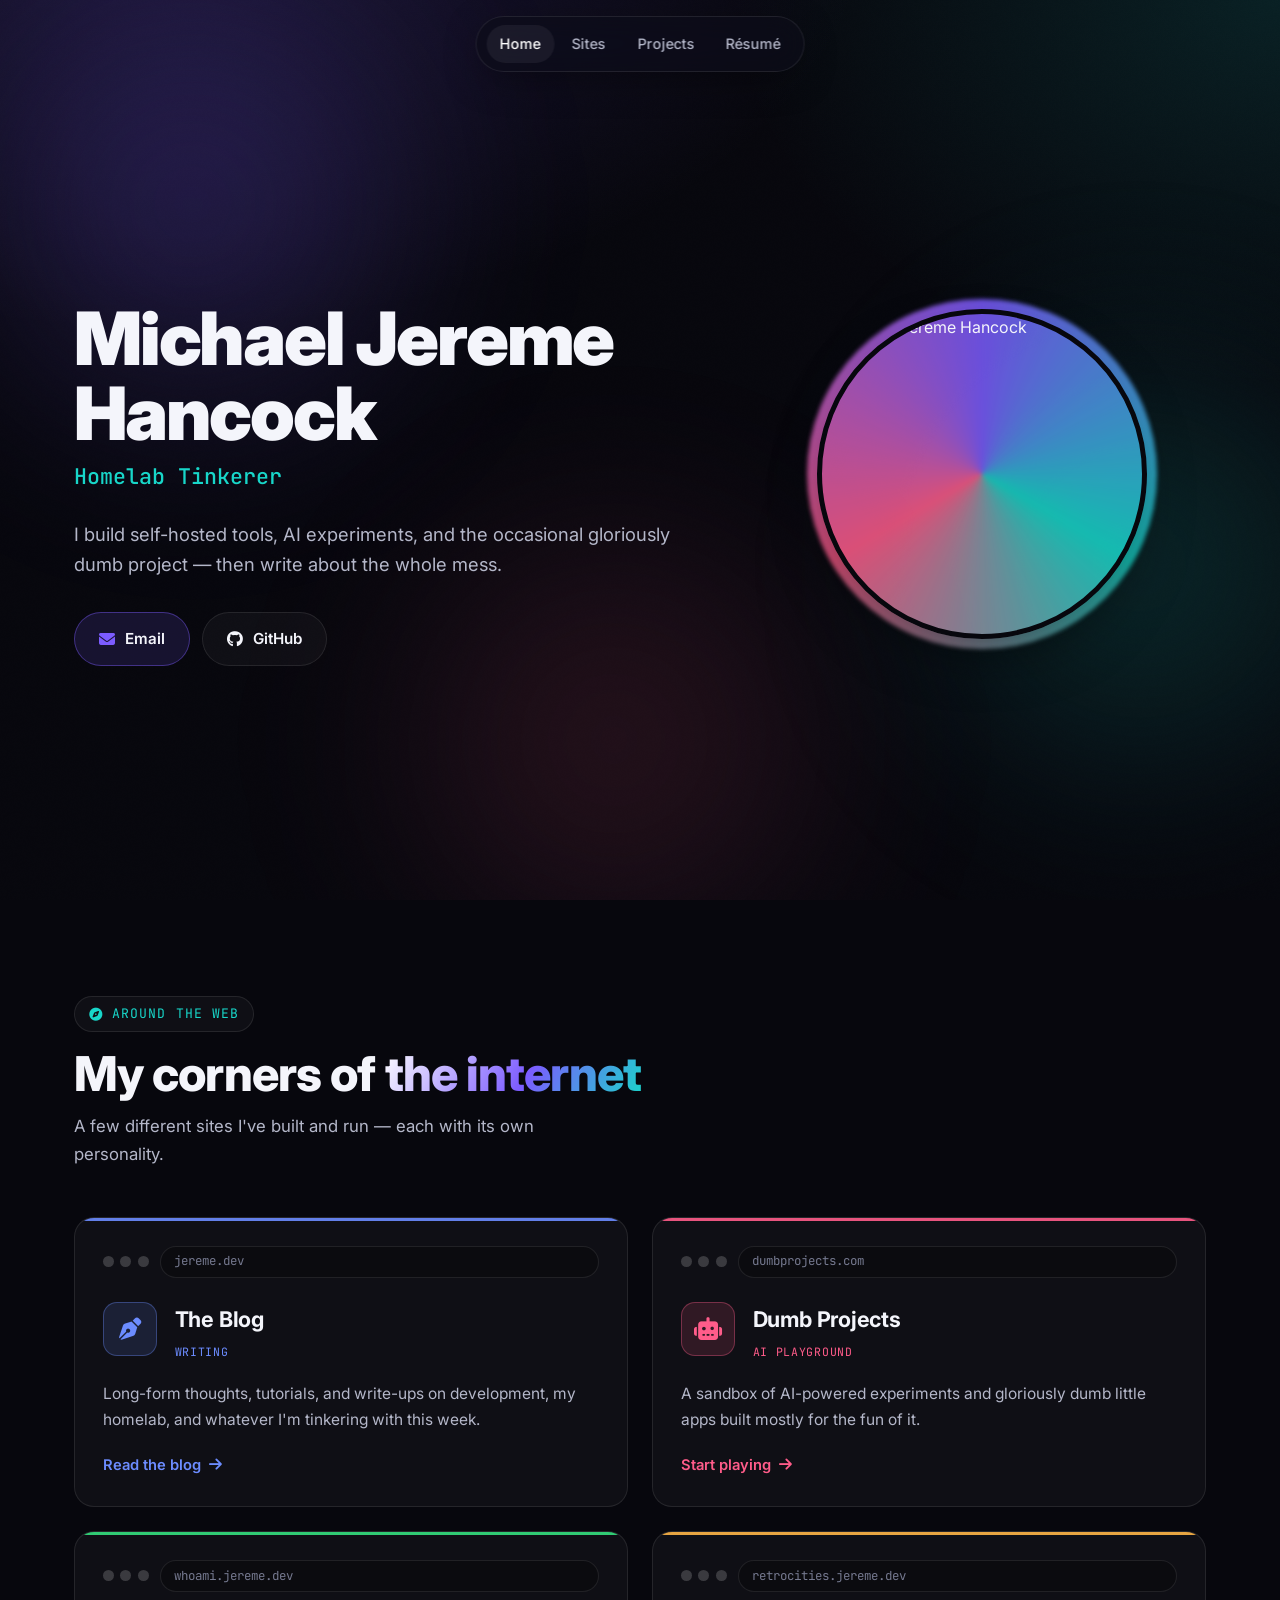
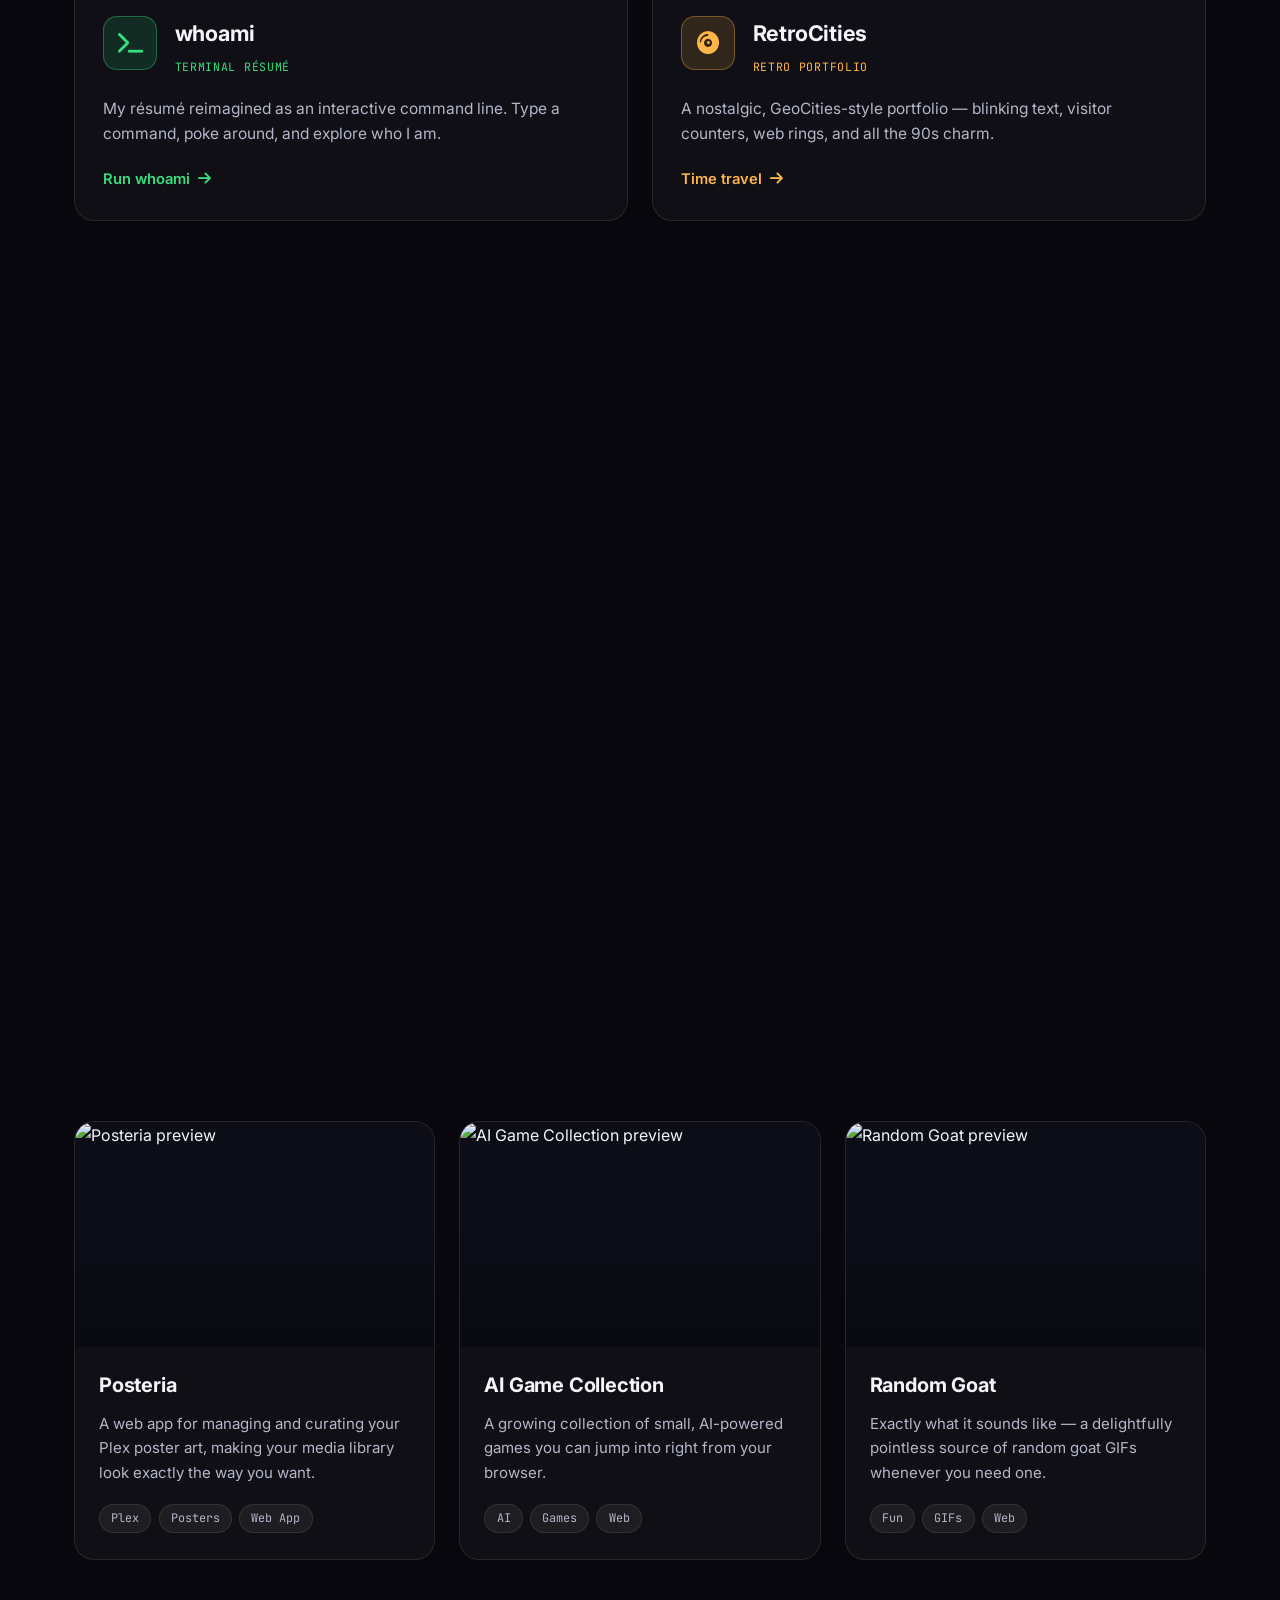
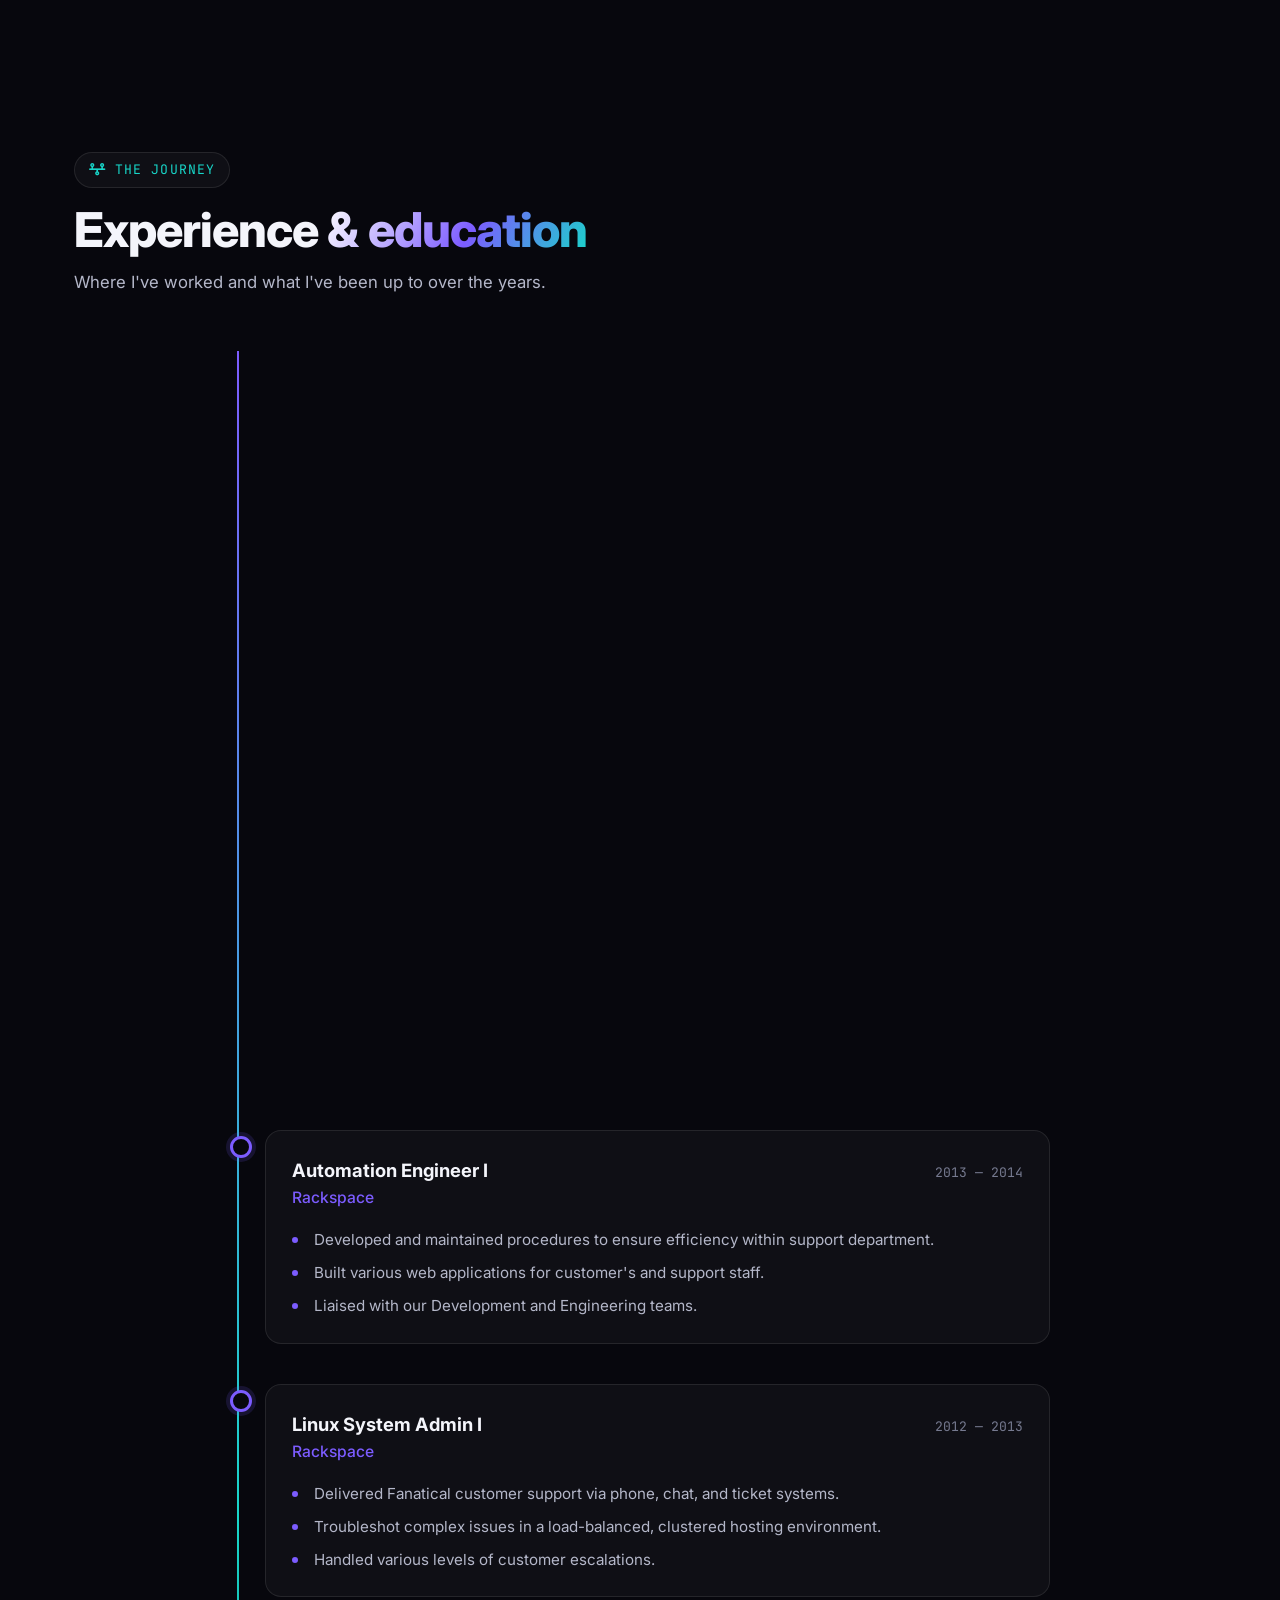
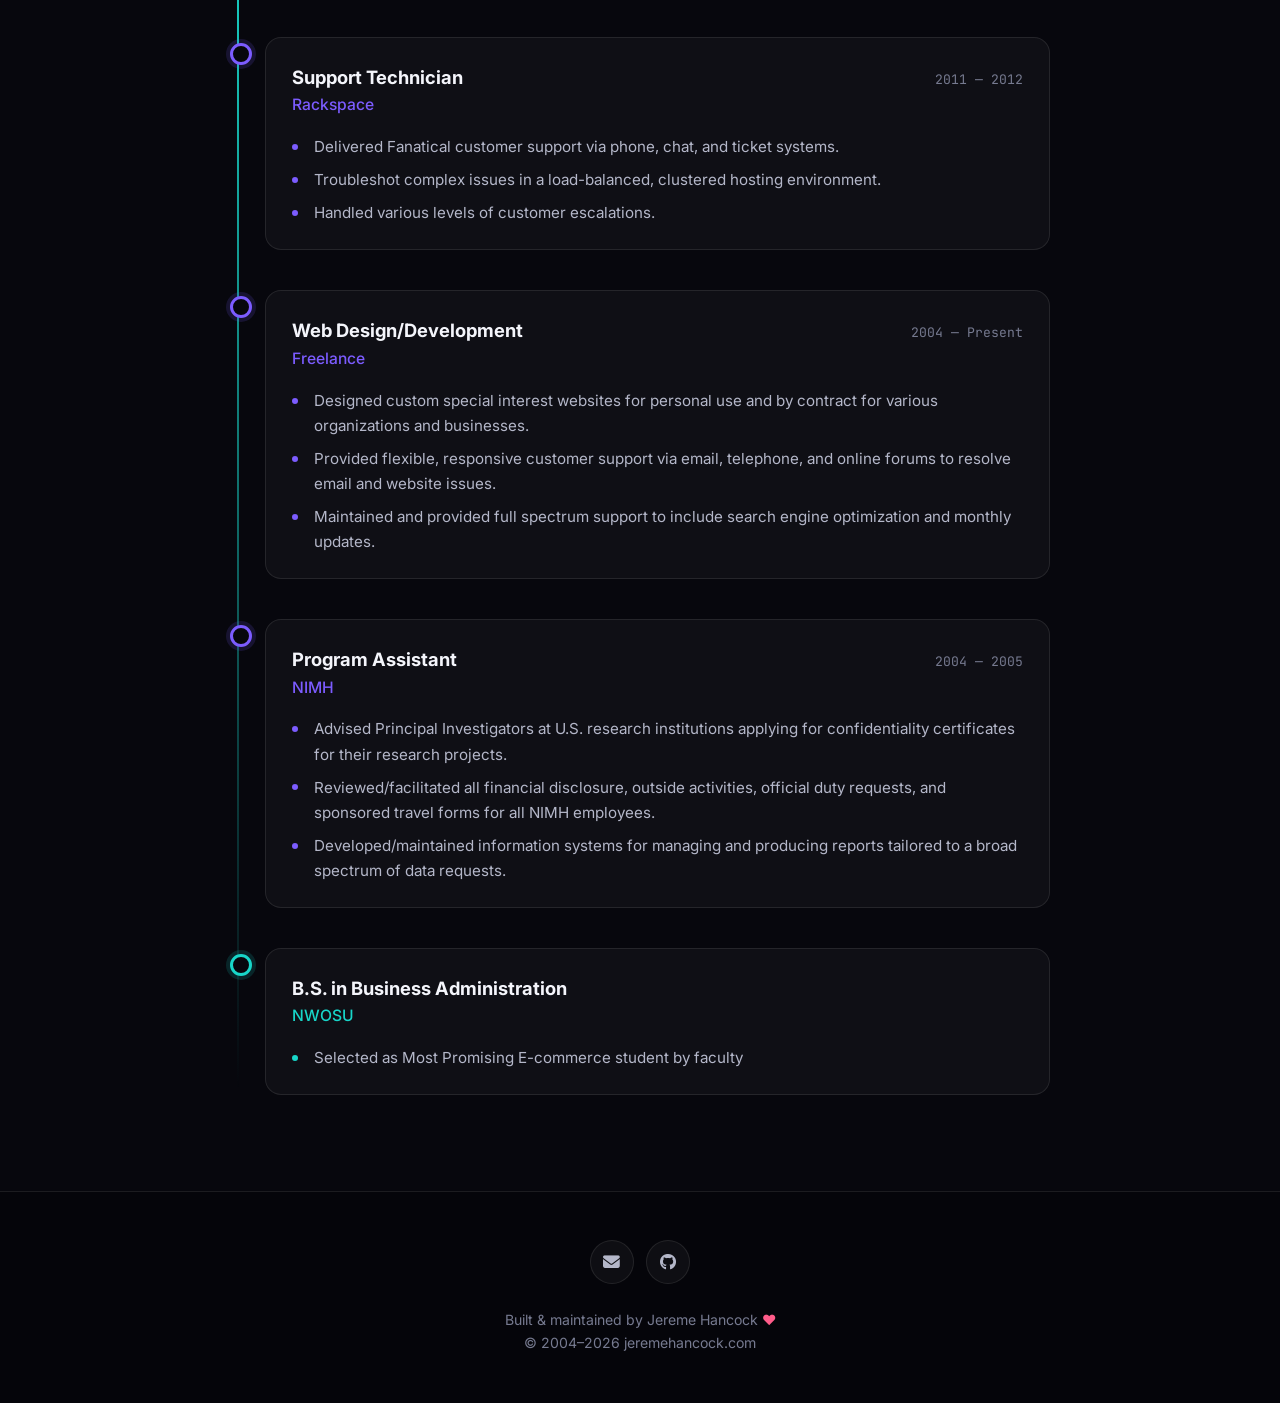
==== commit 22e88ac8: "Remove nav brand and center timeline dots on the connector line - Drop the "Jereme." brand from the " ====
--- a/index.html
+++ b/index.html
@@ -316,25 +316,13 @@
 		.nav-inner {
 			display: flex;
 			align-items: center;
-			gap: 1.75rem;
-			padding: 0.5rem 0.65rem 0.5rem 1.3rem;
+			padding: 0.5rem 0.6rem;
 			background: rgba(13, 13, 24, 0.72);
 			backdrop-filter: blur(18px) saturate(160%);
 			-webkit-backdrop-filter: blur(18px) saturate(160%);
 			border: 1px solid var(--border);
 			border-radius: 50px;
 			box-shadow: 0 10px 40px -12px rgba(0, 0, 0, 0.55);
-		}
-
-		.brand {
-			font-weight: 700;
-			font-size: 0.95rem;
-			letter-spacing: -0.01em;
-			white-space: nowrap;
-		}
-
-		.brand .dot {
-			color: var(--accent);
 		}
 
 		.nav-links {
@@ -781,7 +769,7 @@
 		.tl-item::before {
 			content: '';
 			position: absolute;
-			left: calc(-2.2rem + 1px);
+			left: -2.2rem;
 			top: 6px;
 			width: 16px;
 			height: 16px;
@@ -951,14 +939,6 @@
 				margin-left: auto;
 				margin-right: auto;
 			}
-
-			.brand {
-				display: none;
-			}
-
-			.nav-inner {
-				padding: 0.5rem 0.6rem;
-			}
 		}
 
 		@media (max-width: 680px) {
@@ -1017,7 +997,6 @@
 	<div id="content" class="hidden">
 		<nav class="navbar">
 			<div class="nav-inner">
-				<a href="#home" class="brand" id="brand">Jereme<span class="dot">.</span></a>
 				<ul class="nav-links" id="navLinks">
 					<li><a href="#home" class="active">Home</a></li>
 					<li><a href="#sites">Sites</a></li>
@@ -1301,10 +1280,6 @@
 			const avatar = document.getElementById('avatar');
 			avatar.src = b.image;
 			avatar.alt = b.name;
-			if (b.shortName) {
-				document.getElementById('brand').innerHTML =
-					`${esc(b.shortName.split(' ')[0])}<span class="dot">.</span>`;
-			}
 
 			renderHeroActions(b.contacts || []);
 			renderFooterSocials(b.contacts || []);
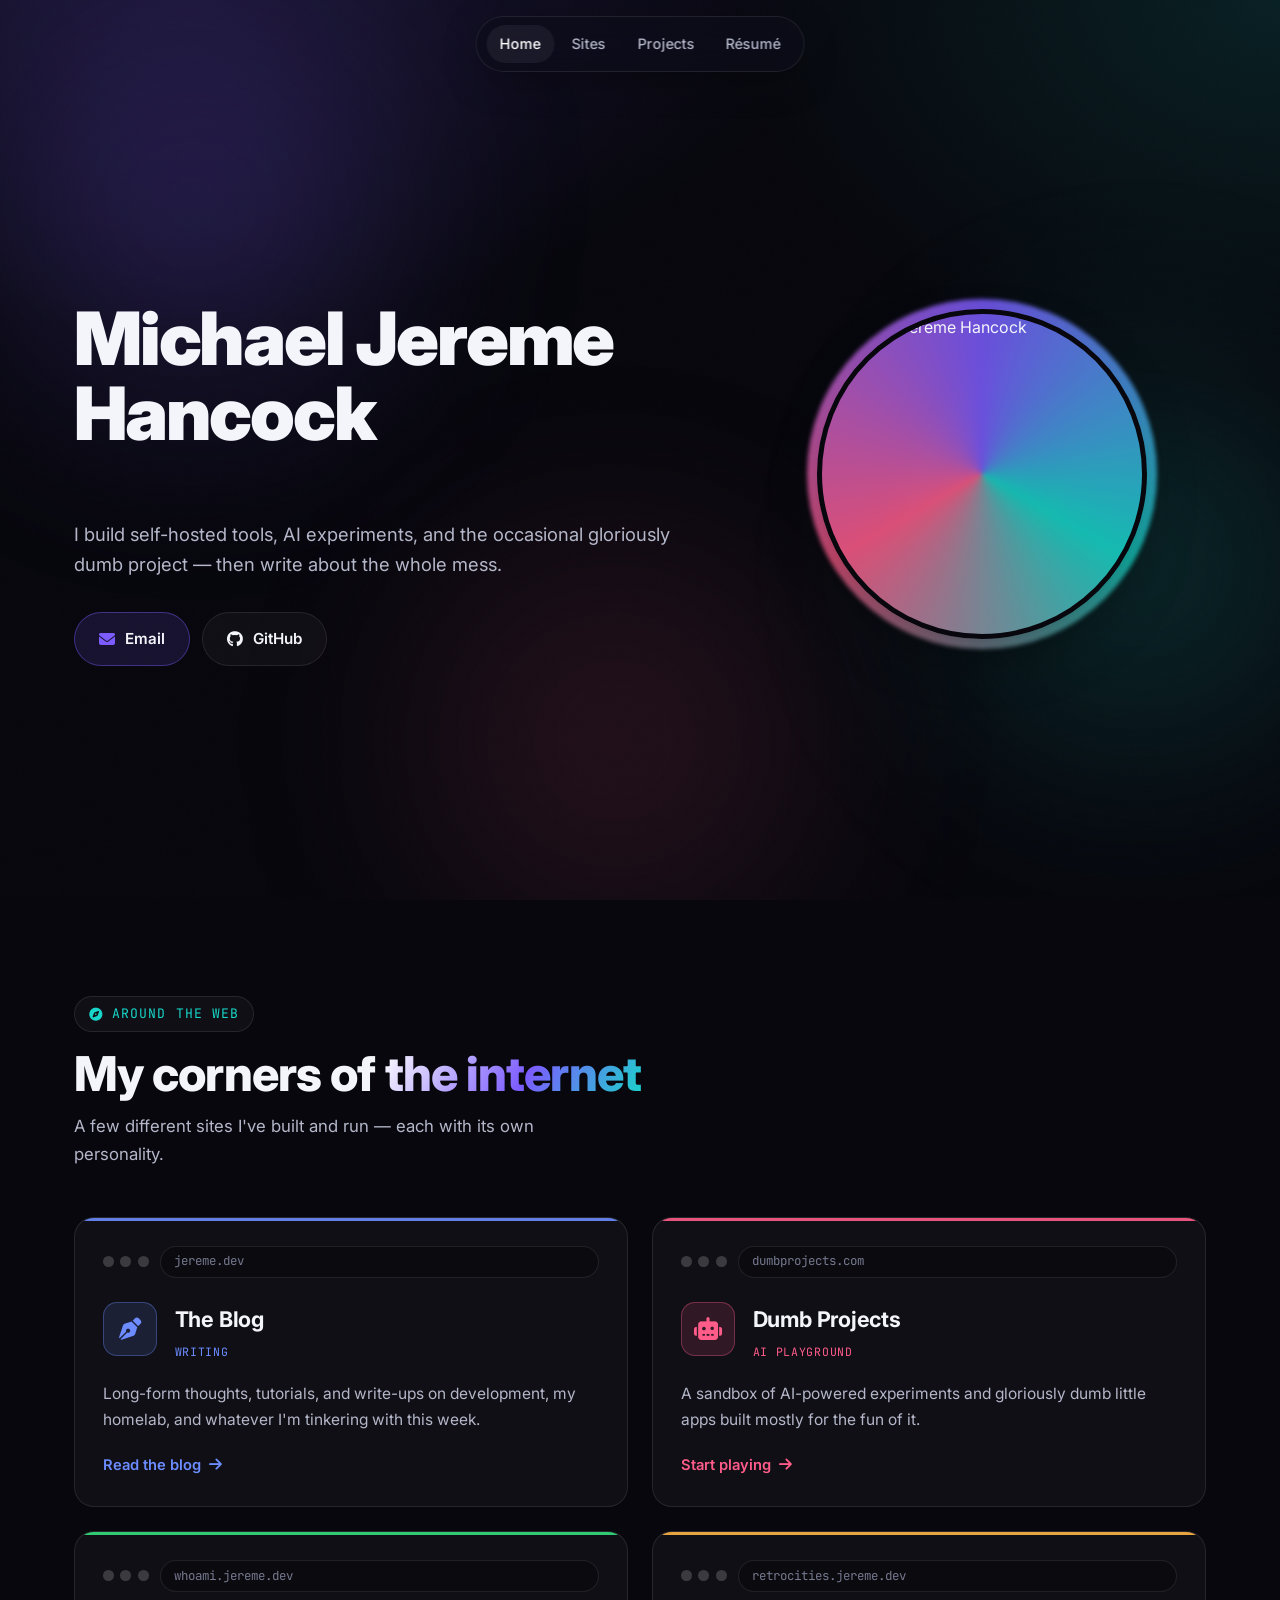
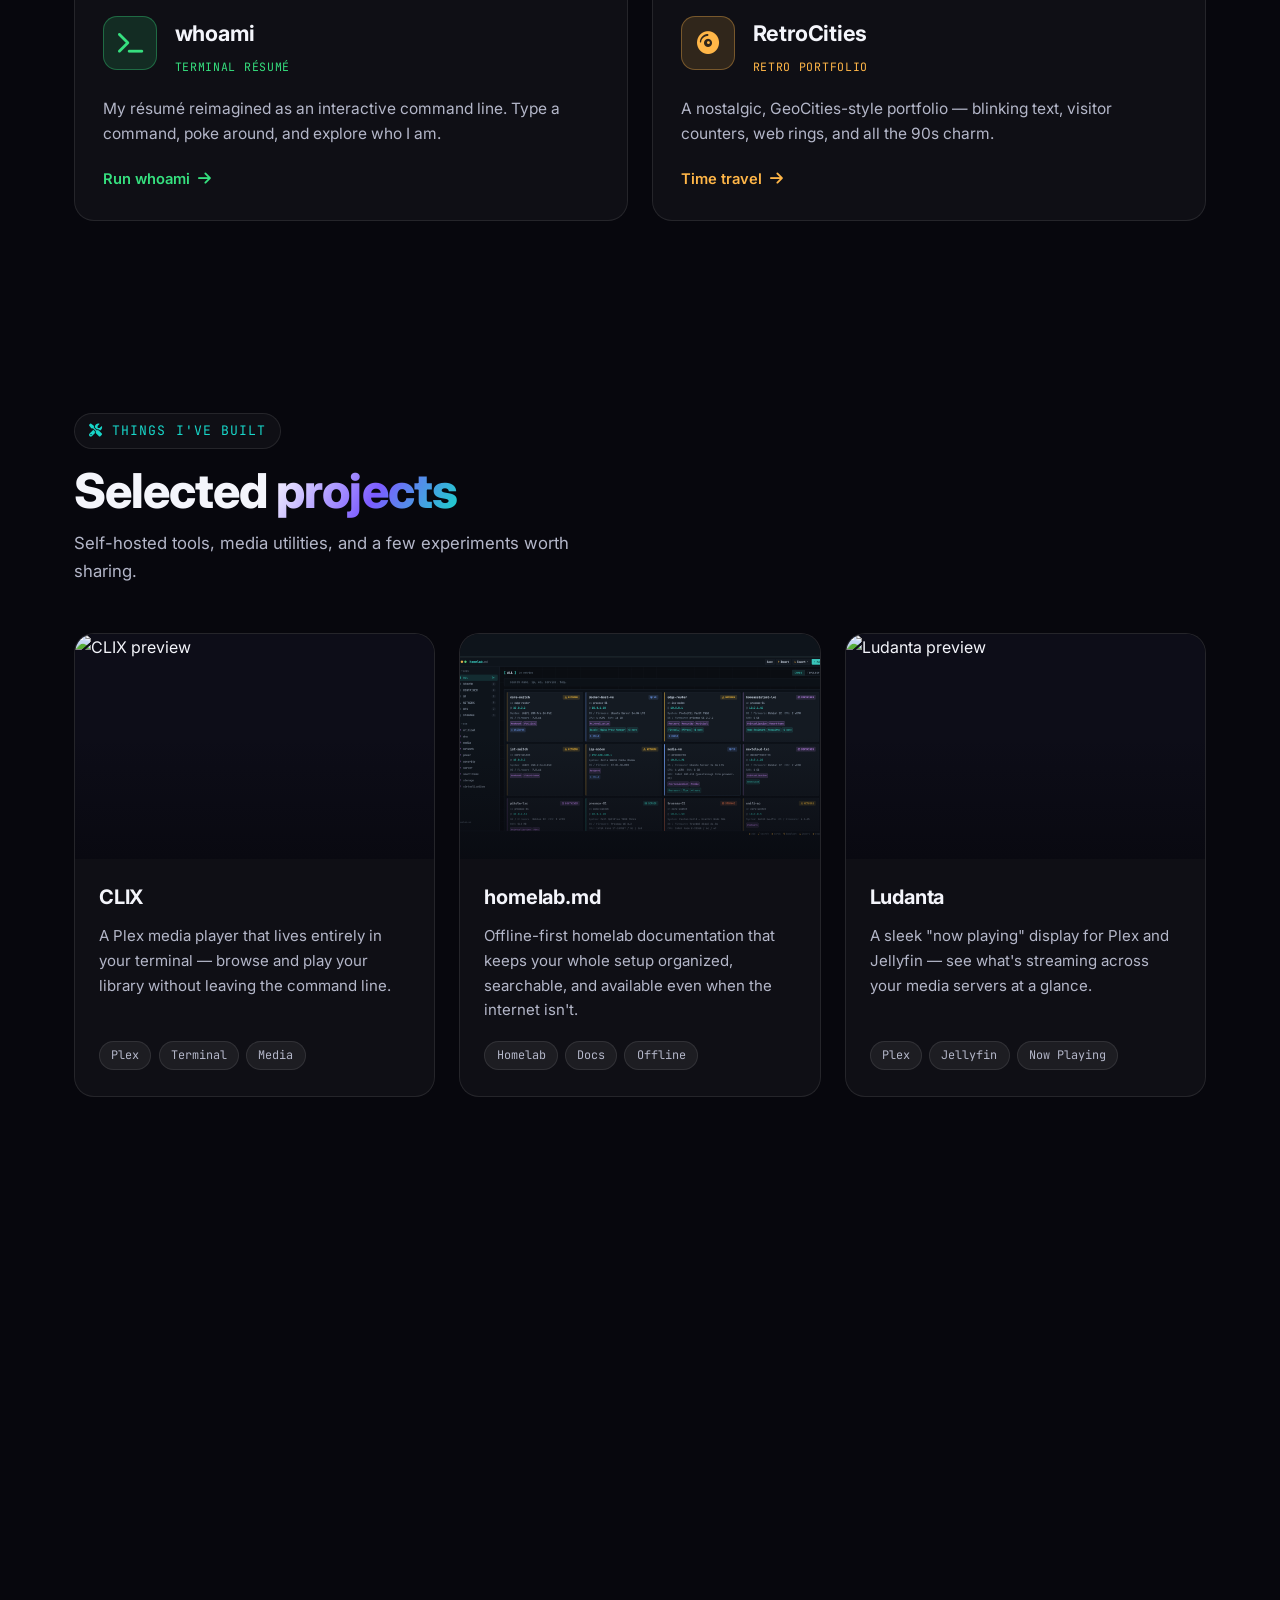
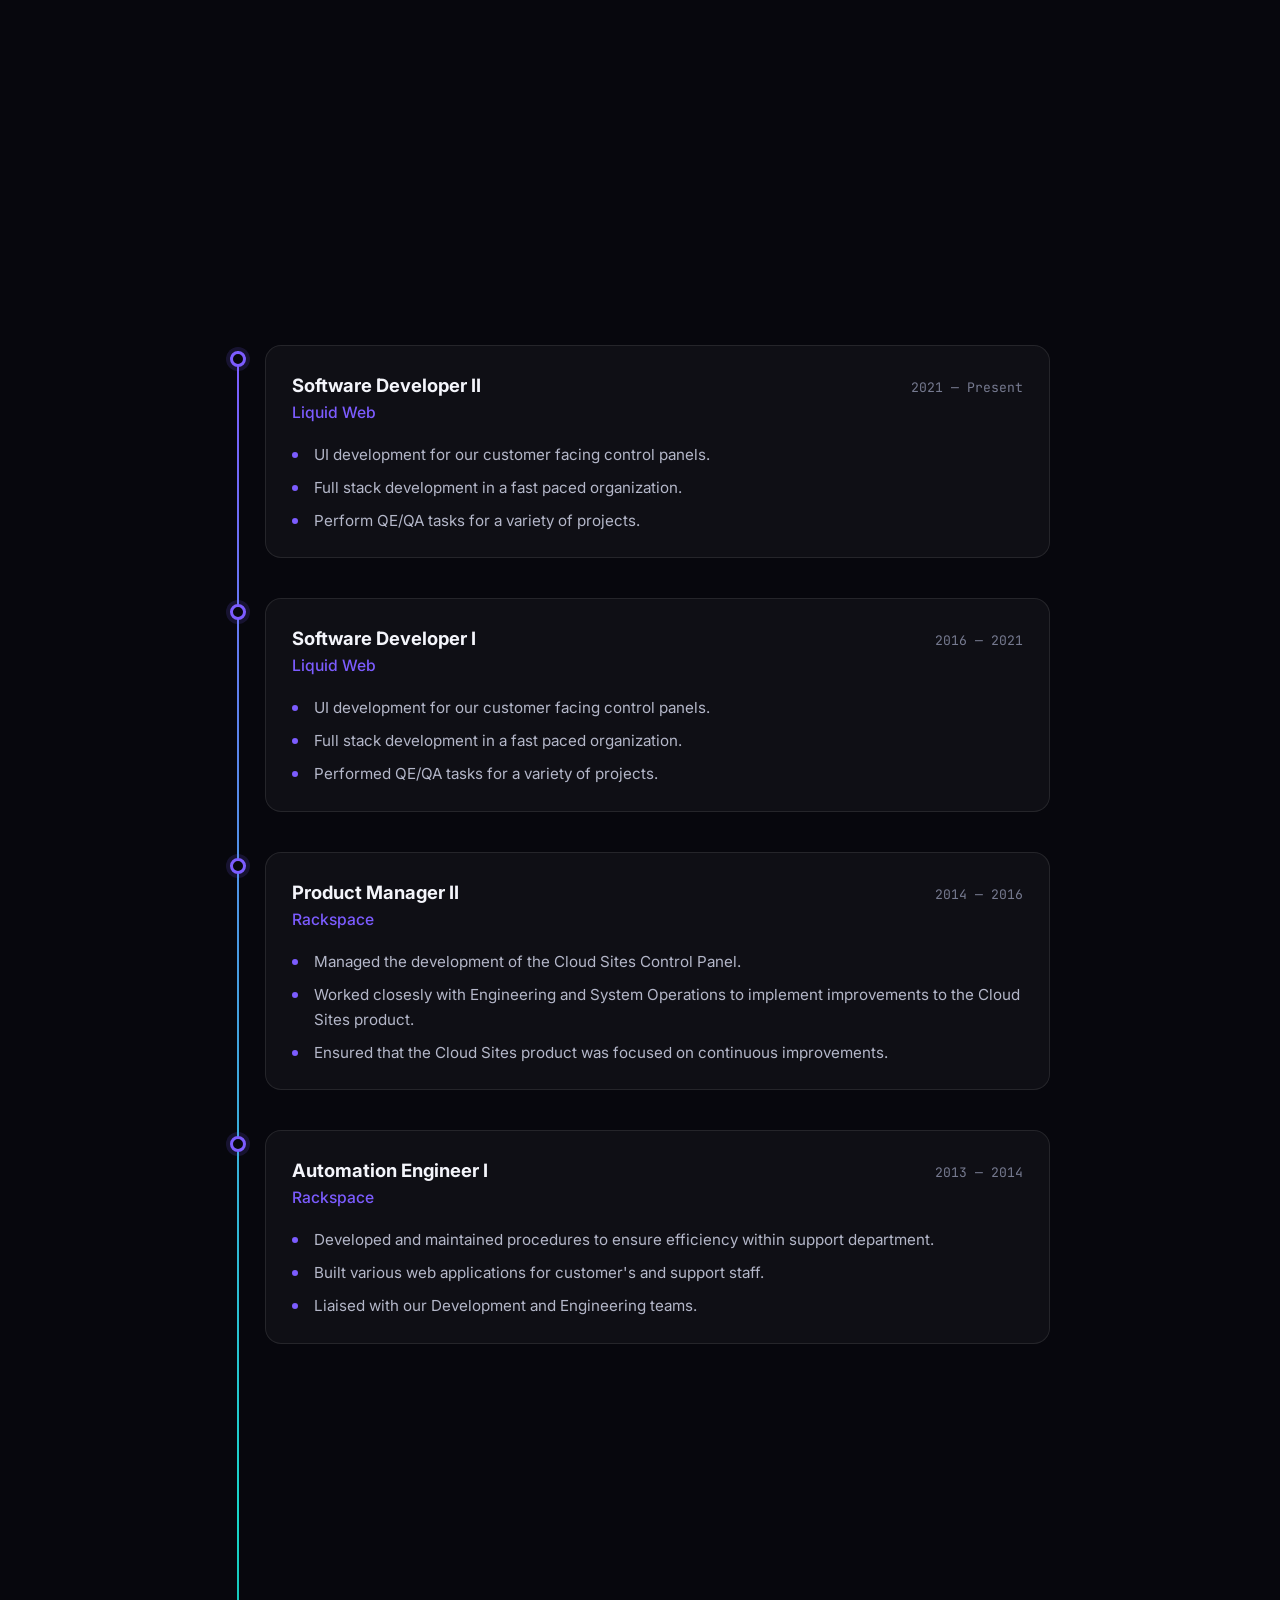
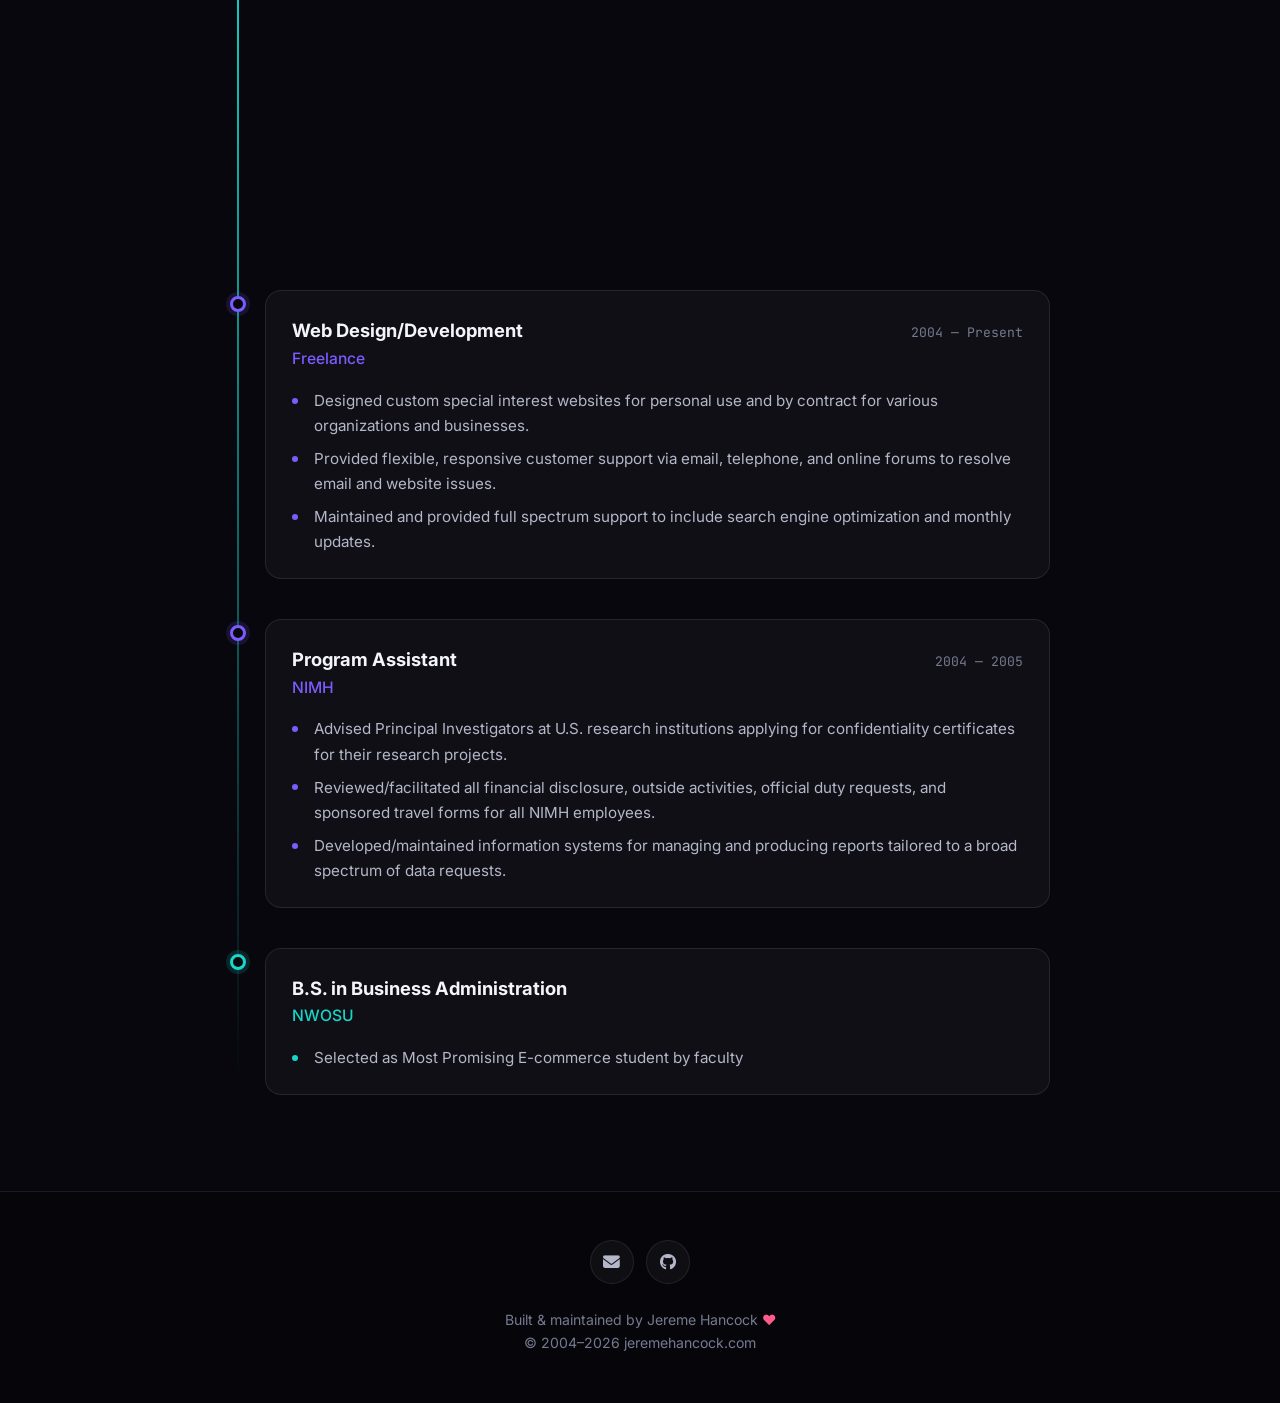
==== commit 6f26c619: "Actually center timeline dots: include pseudo-elements in box-sizing reset The reset used `* { box-s" ====
--- a/index.html
+++ b/index.html
@@ -55,7 +55,9 @@
 			--shadow: 0 24px 60px -20px rgba(0, 0, 0, 0.6);
 		}
 
-		* {
+		*,
+		*::before,
+		*::after {
 			margin: 0;
 			padding: 0;
 			box-sizing: border-box;
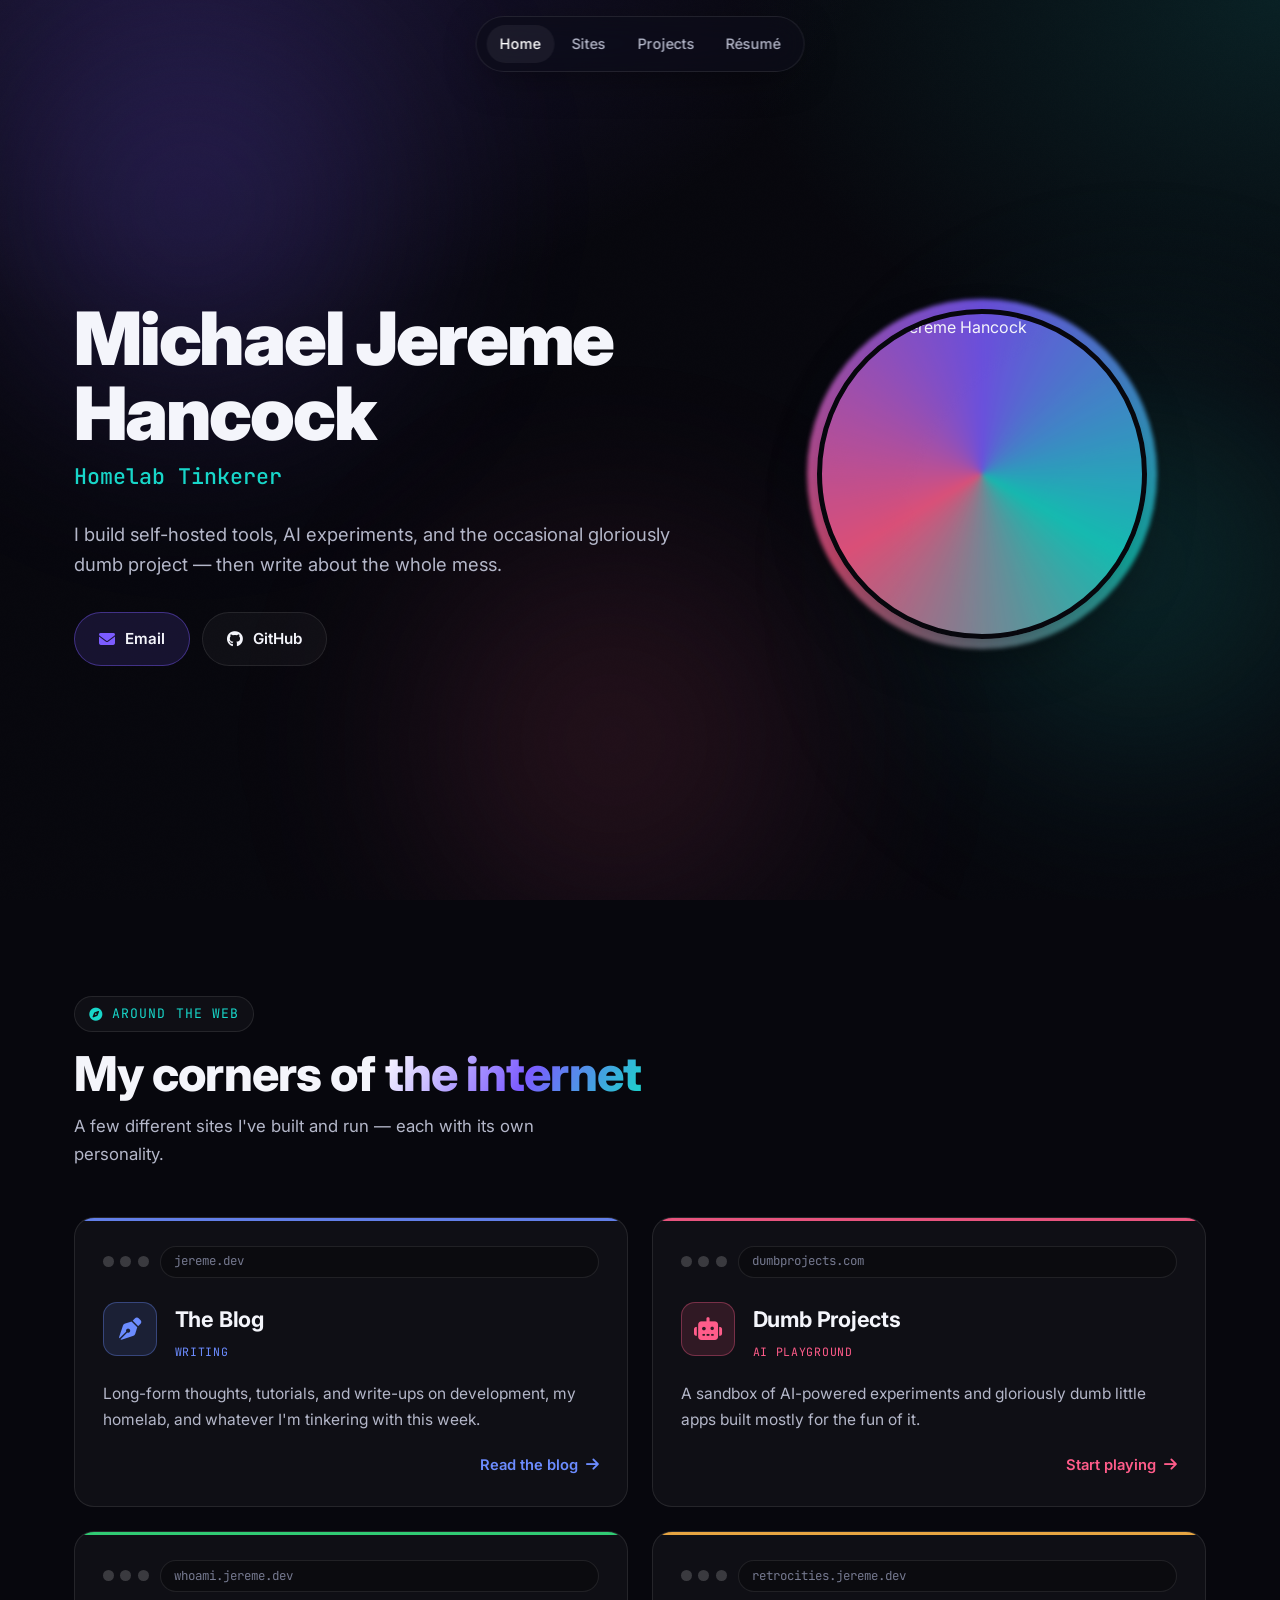
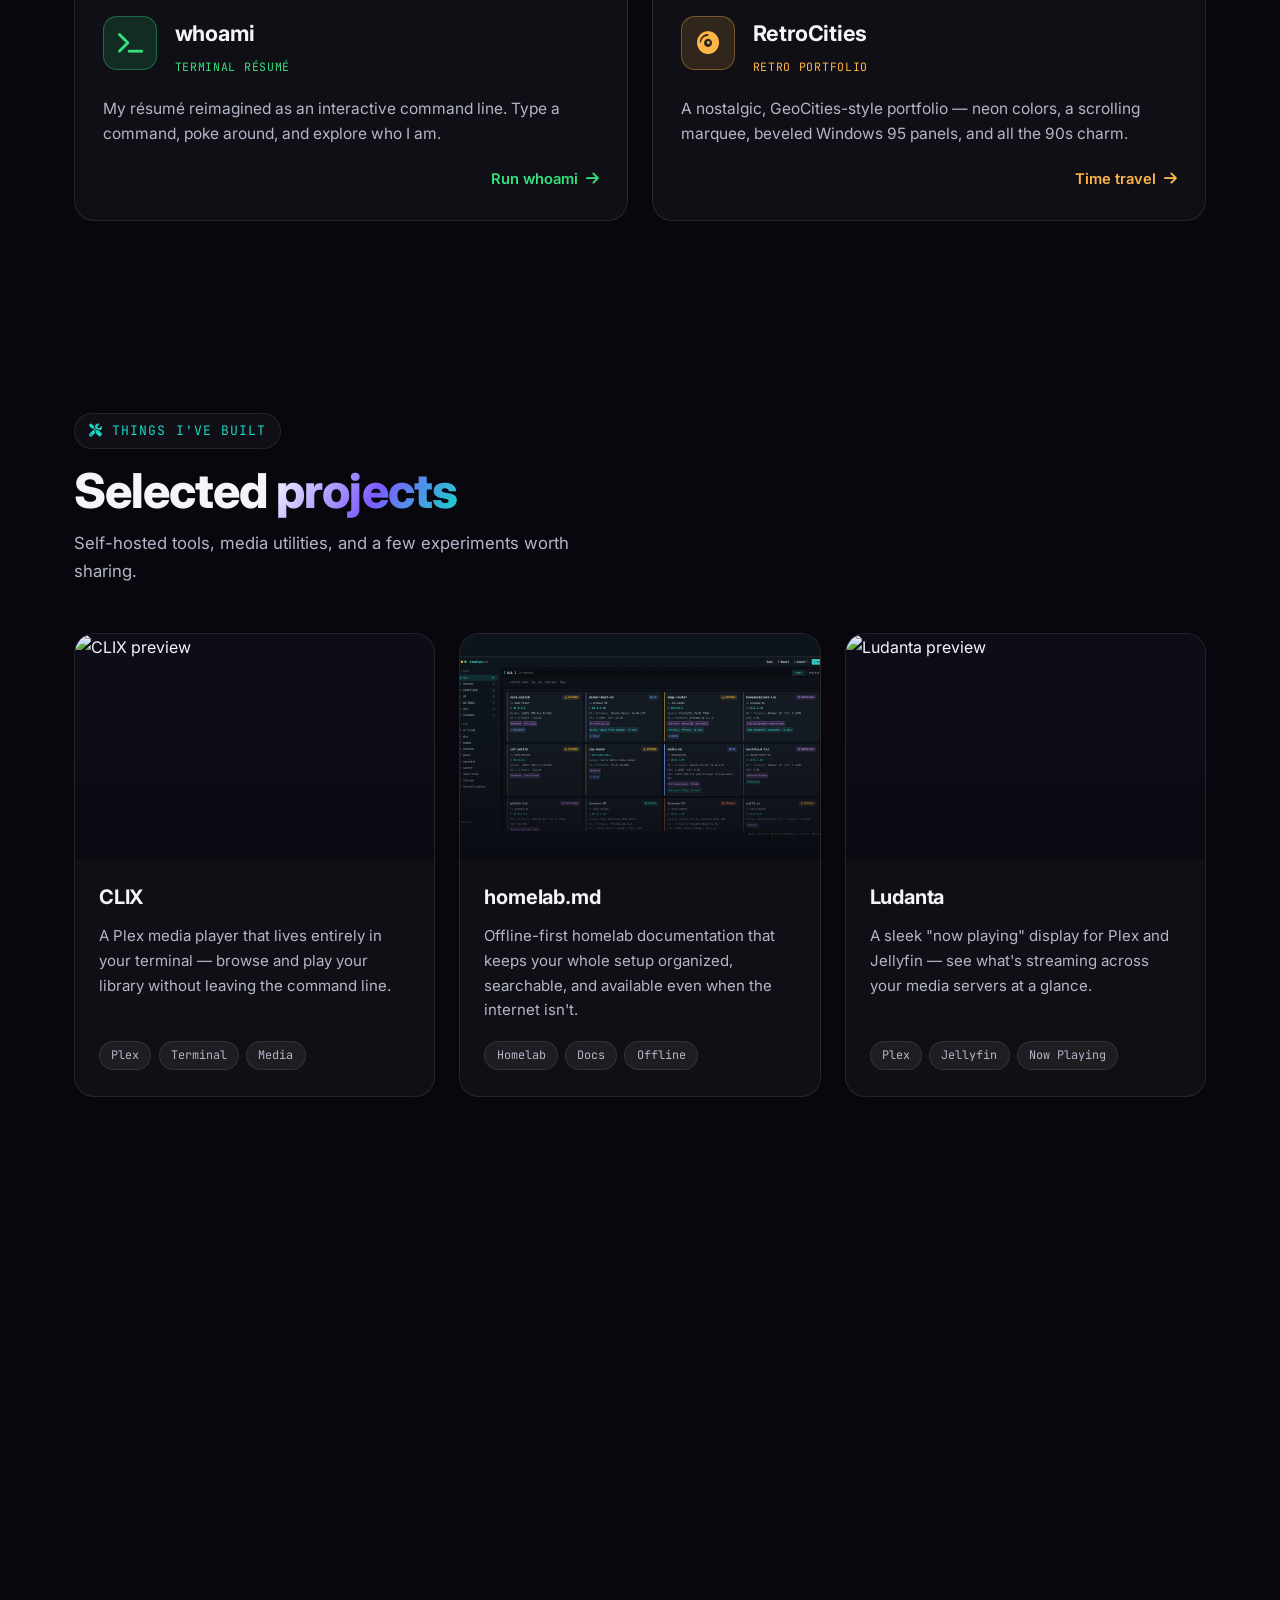
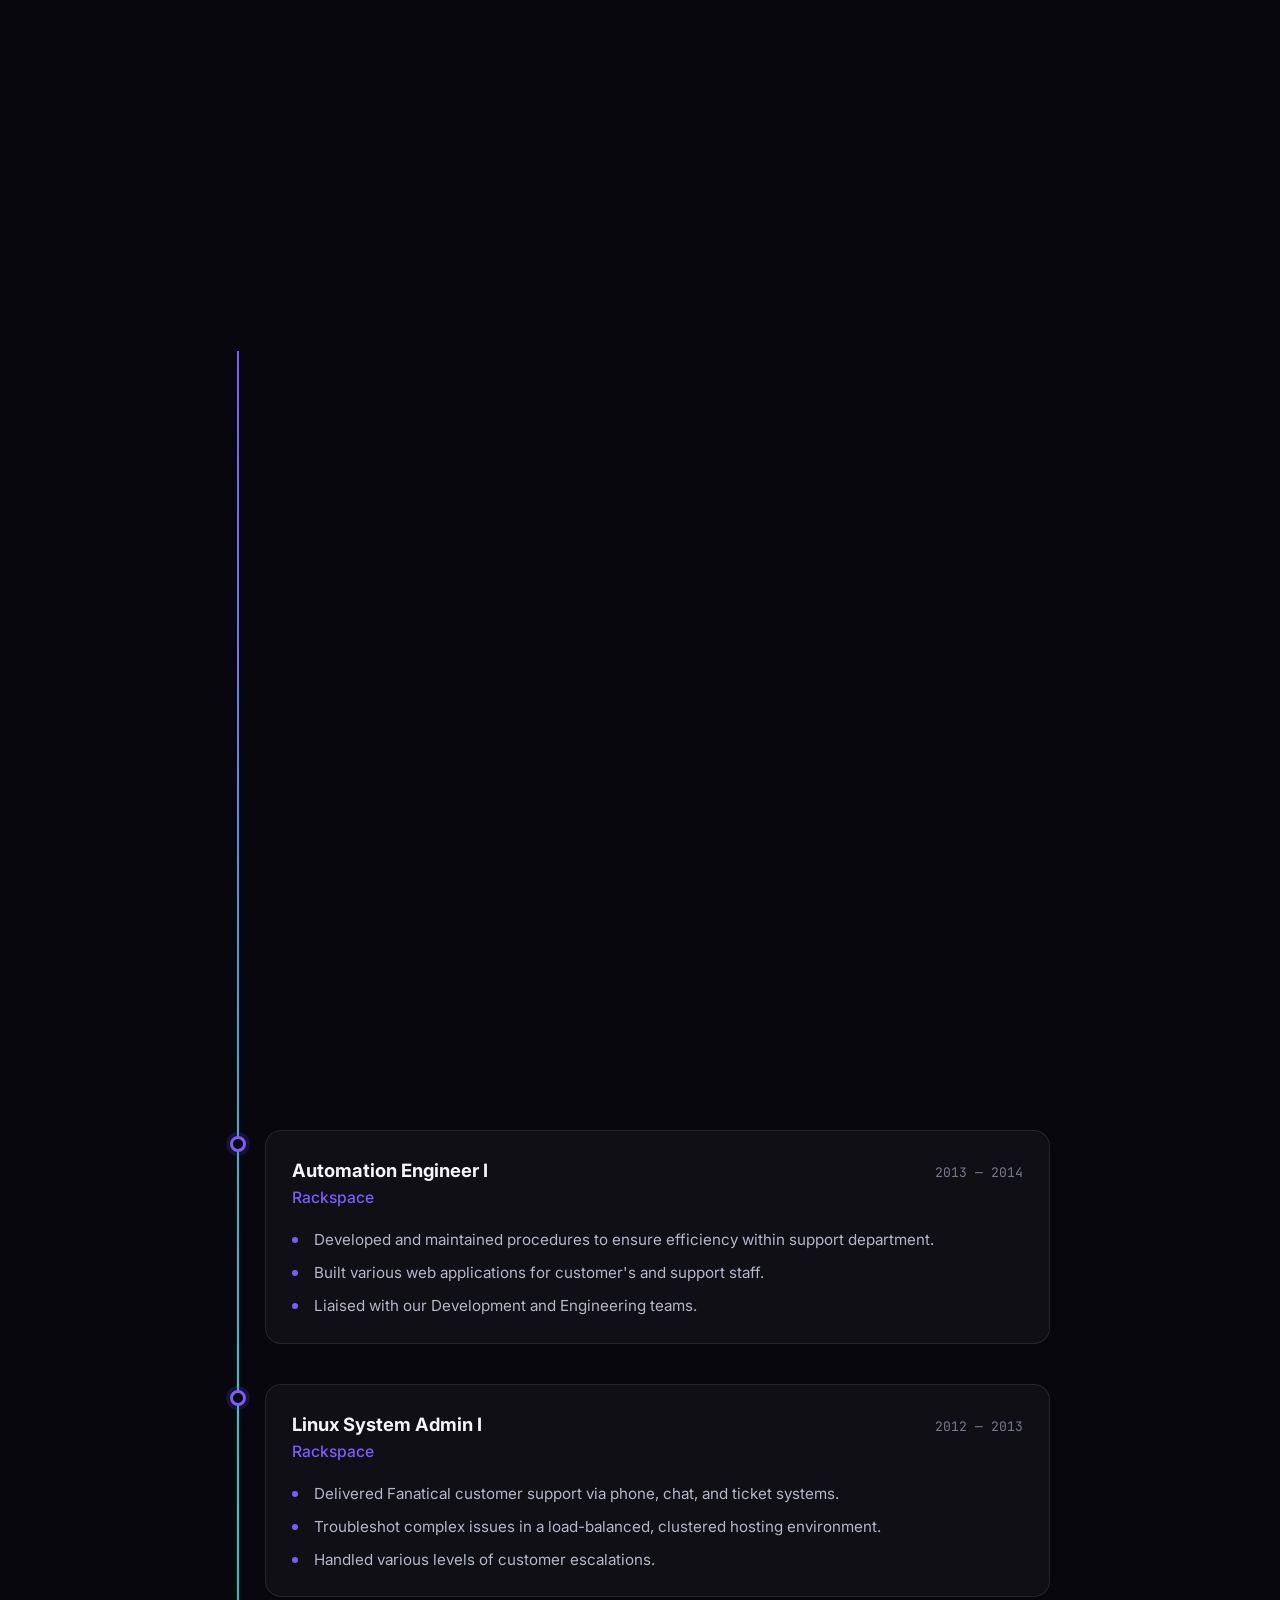
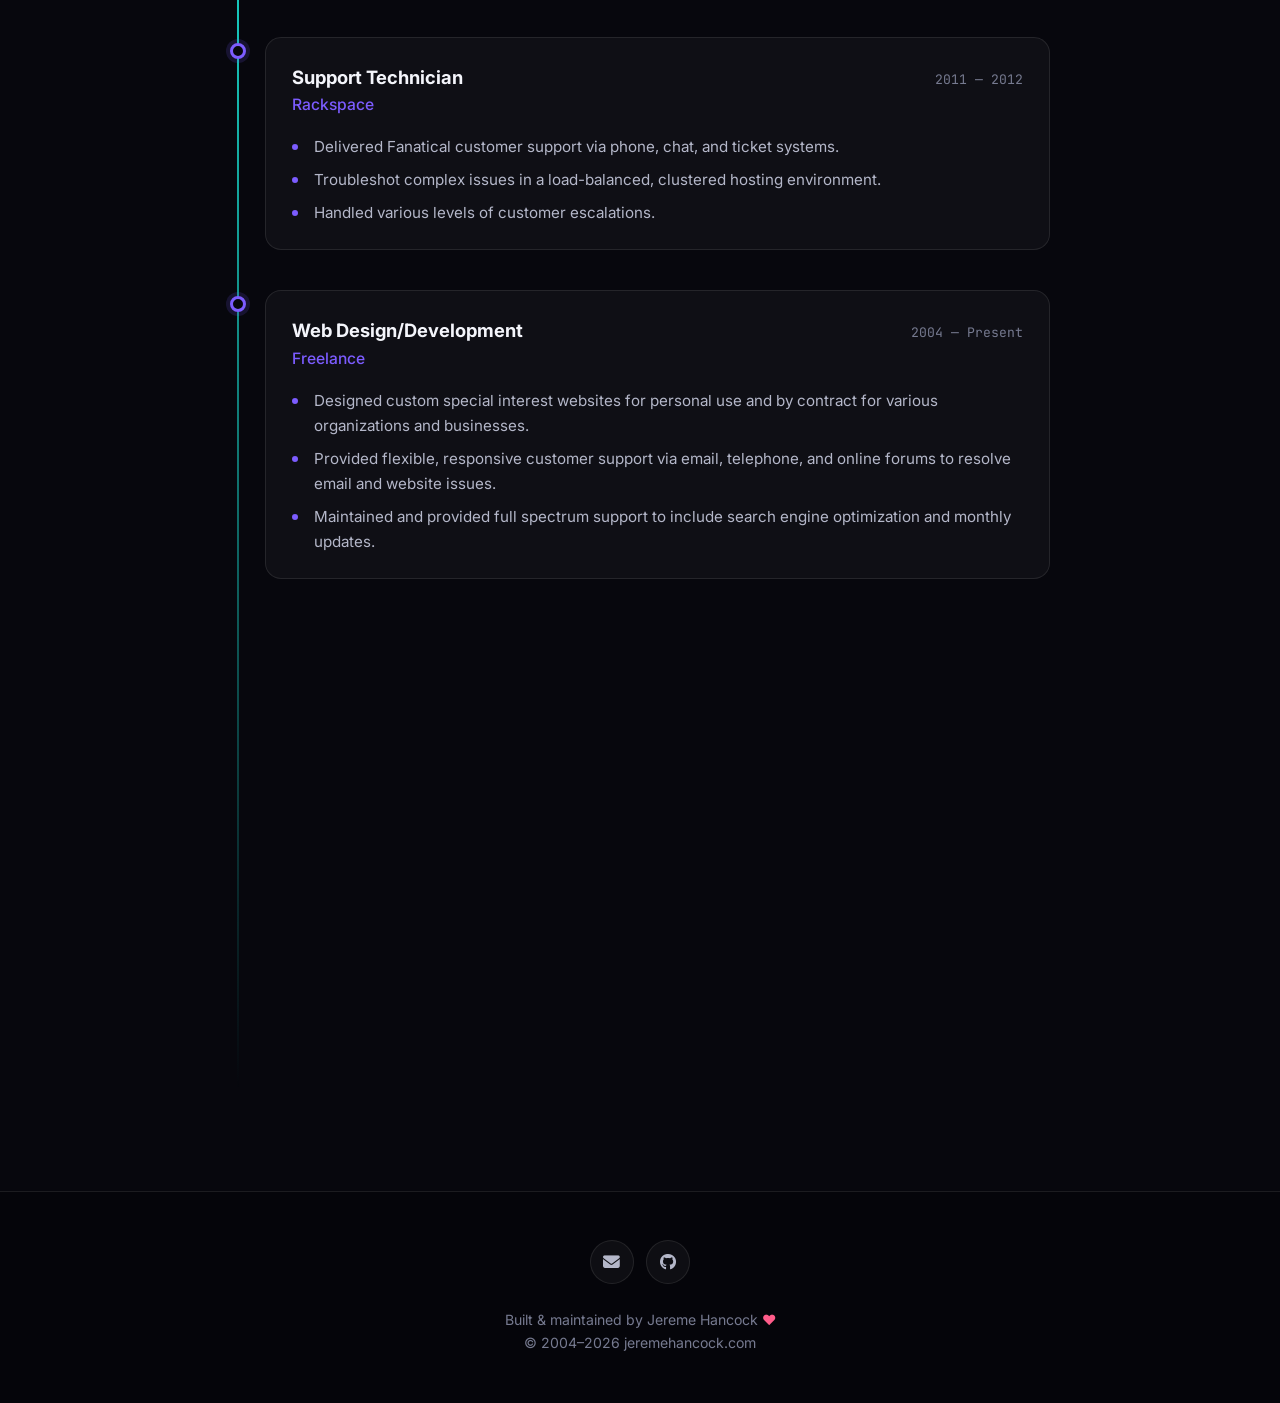
==== commit b93567ff: "updated cta" ====
--- a/index.html
+++ b/index.html
@@ -627,6 +627,7 @@
 			color: var(--accent-c);
 			position: relative;
 			z-index: 2;
+			justify-content: right;
 		}
 
 		.site-cta i {
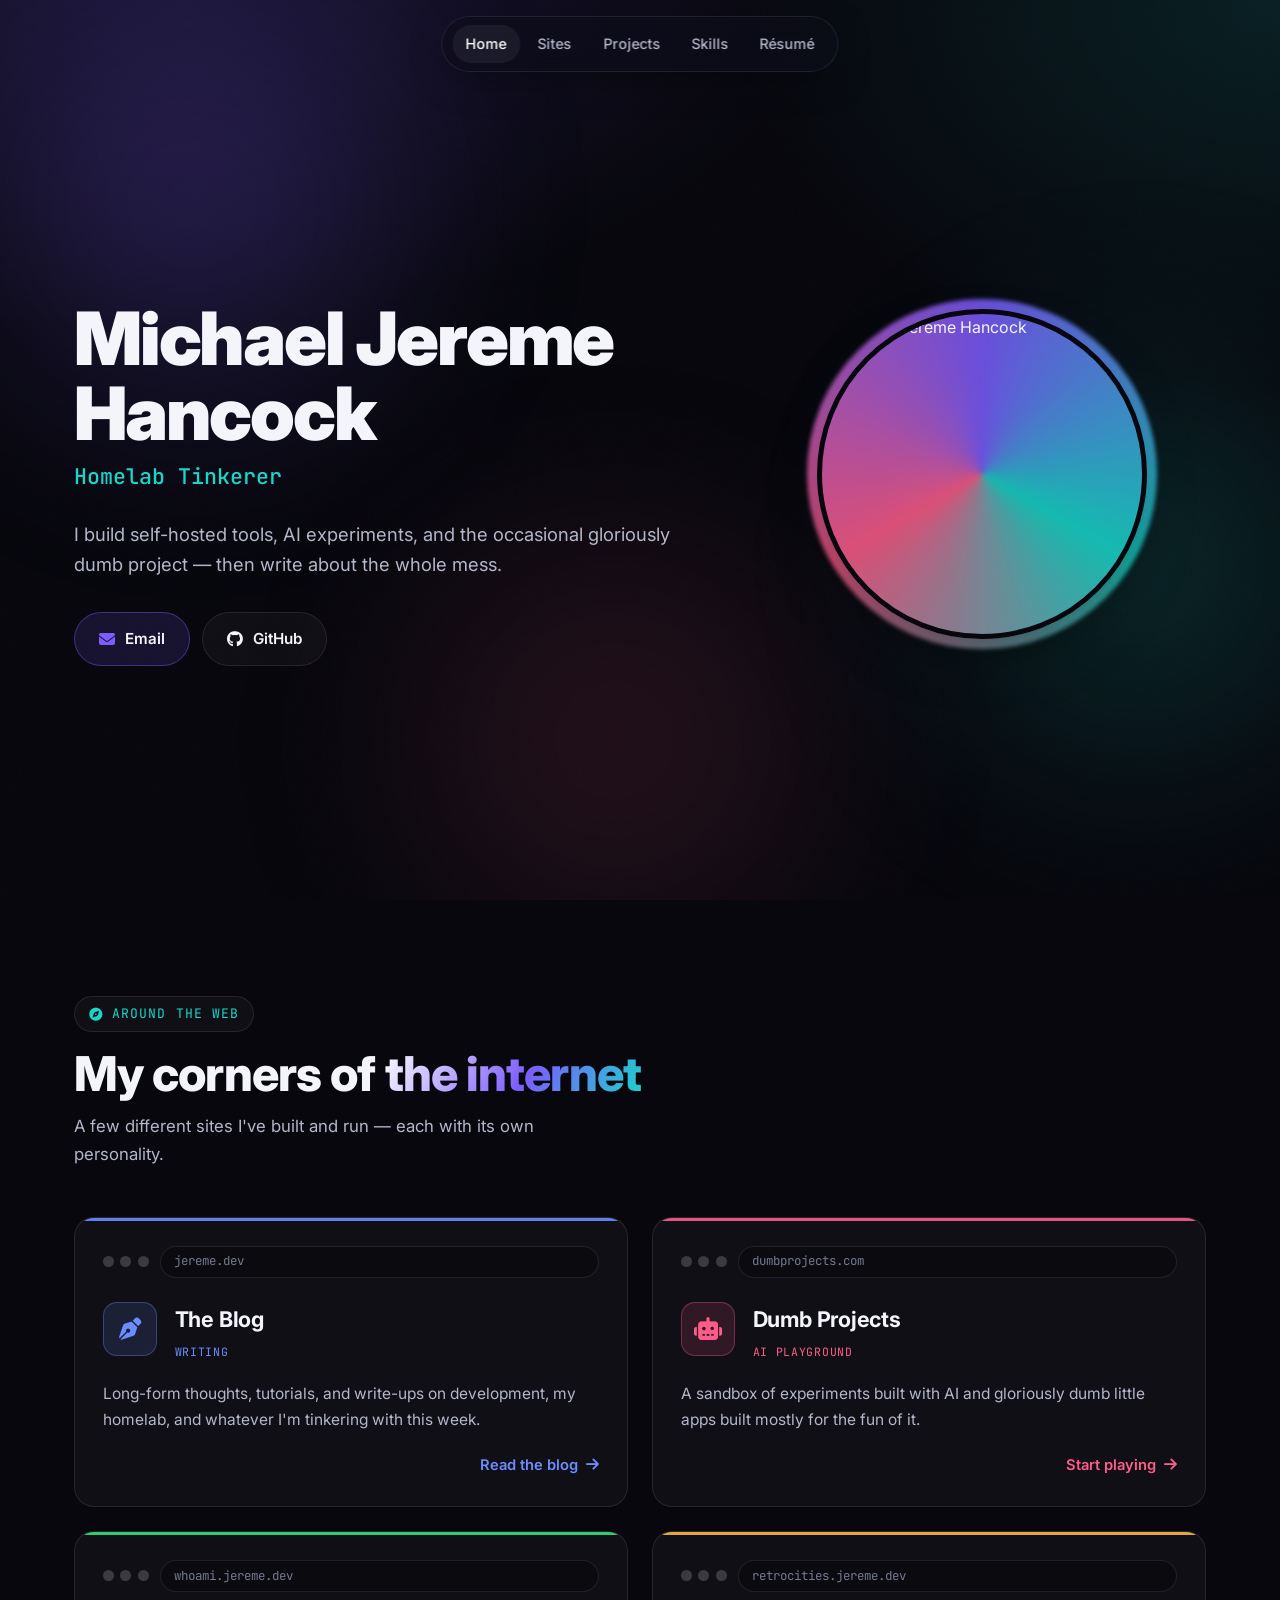
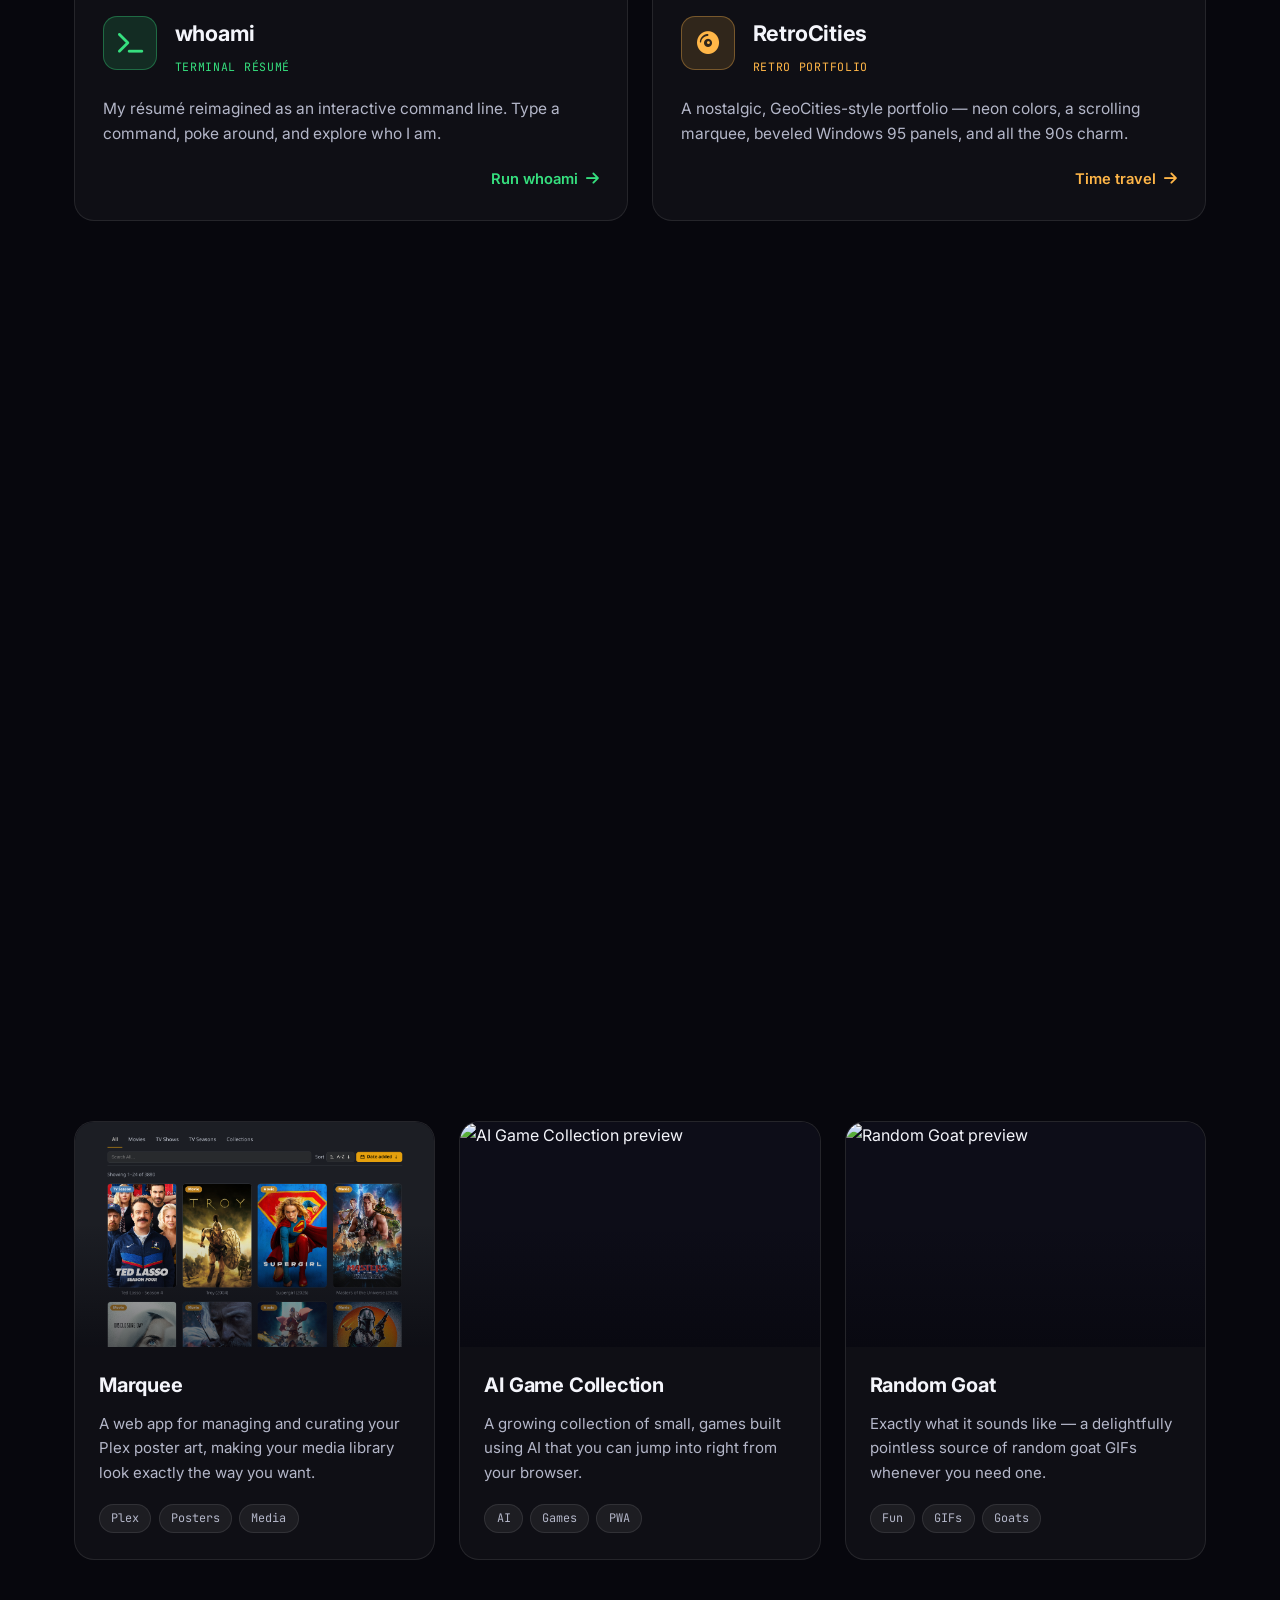
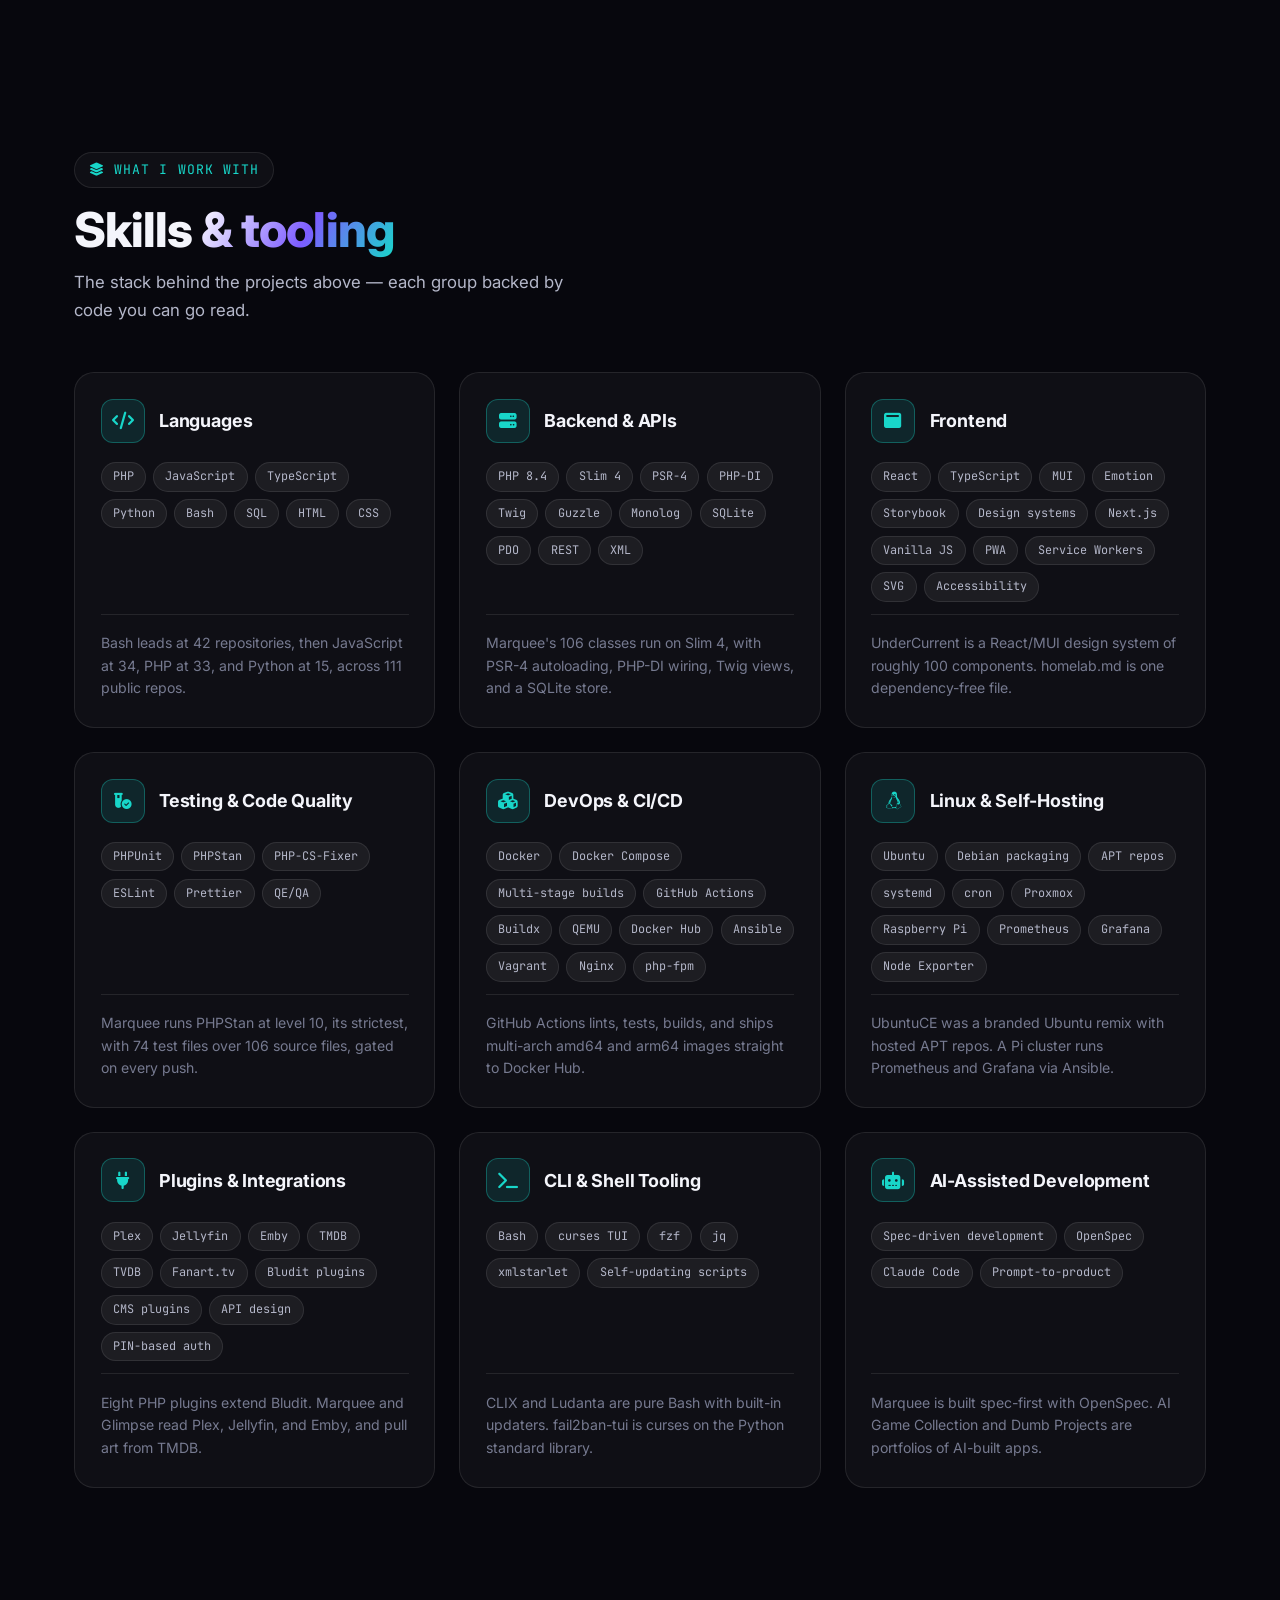
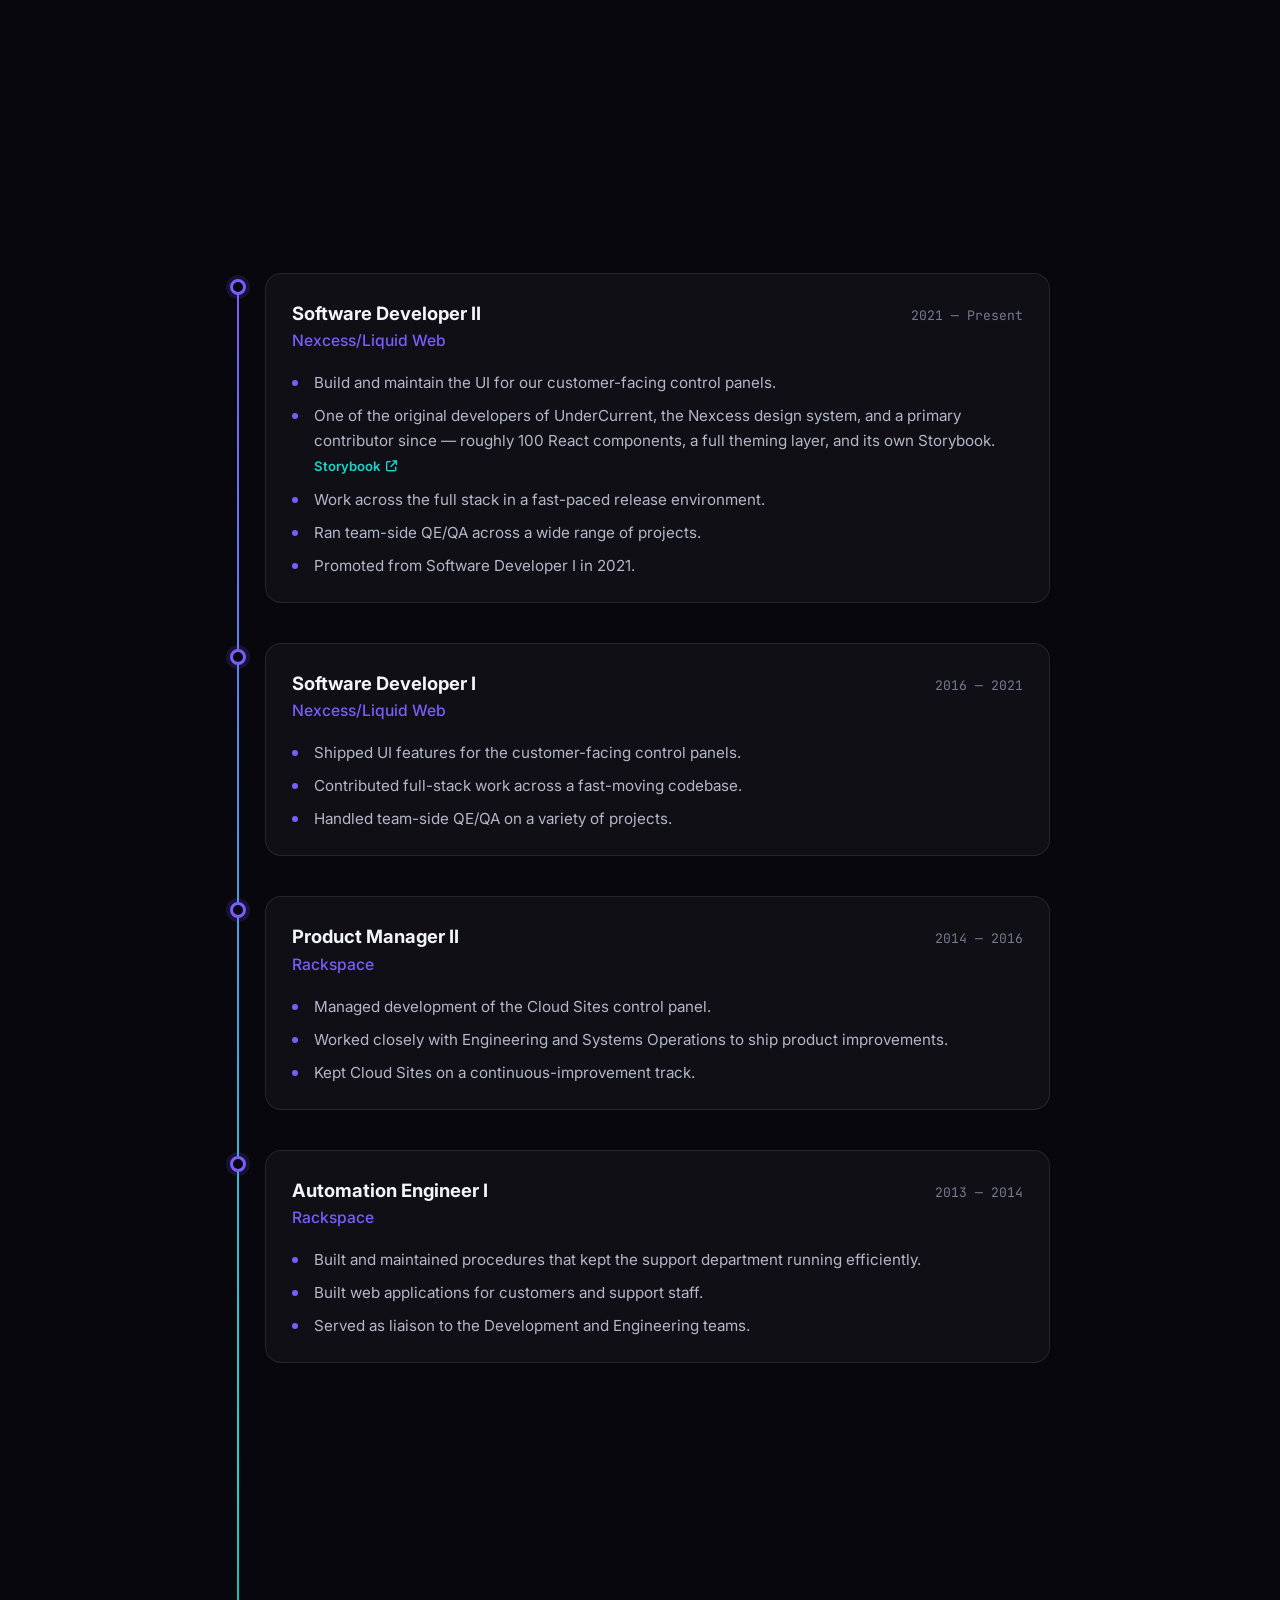
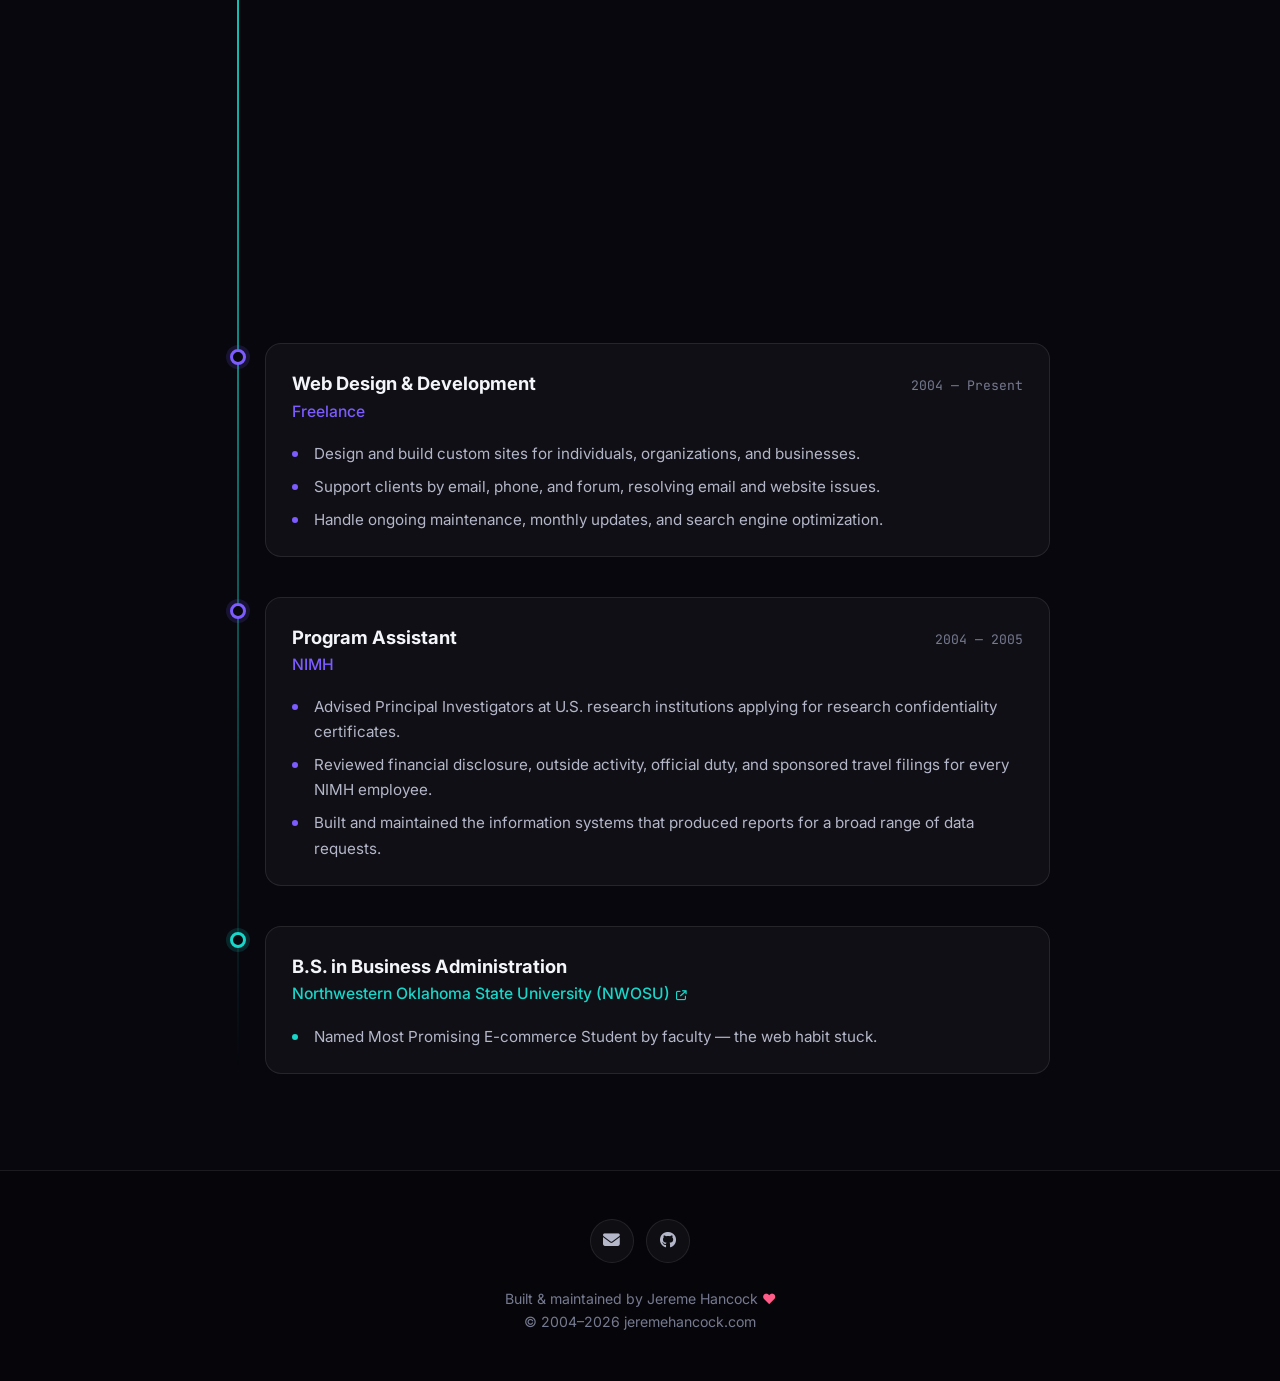
==== commit 1682450d: "Add skills section and rework resume content Add a Skills section between Projects and Resume: nine " ====
--- a/index.html
+++ b/index.html
@@ -742,6 +742,65 @@
 			padding: 0.25rem 0.7rem;
 		}
 
+		/* ---------- Skills ---------- */
+		.skills-grid {
+			display: grid;
+			grid-template-columns: repeat(auto-fill, minmax(330px, 1fr));
+			gap: 1.5rem;
+		}
+
+		.skill-card {
+			padding: 1.6rem 1.6rem 1.7rem;
+			display: flex;
+			flex-direction: column;
+		}
+
+		.skill-head {
+			display: flex;
+			align-items: center;
+			gap: 0.9rem;
+			position: relative;
+			z-index: 2;
+		}
+
+		.skill-icon {
+			flex-shrink: 0;
+			width: 44px;
+			height: 44px;
+			border-radius: 12px;
+			display: grid;
+			place-items: center;
+			font-size: 1.1rem;
+			color: var(--accent-2);
+			background: color-mix(in srgb, var(--accent-2) 12%, transparent);
+			border: 1px solid color-mix(in srgb, var(--accent-2) 32%, transparent);
+		}
+
+		.skill-head h3 {
+			font-size: 1.12rem;
+			font-weight: 700;
+			letter-spacing: -0.01em;
+		}
+
+		.skill-card .tags {
+			margin-top: 1.2rem;
+			/* Guarantees a gap above the rule even when auto margin collapses. */
+			margin-bottom: 0.75rem;
+			position: relative;
+			z-index: 2;
+		}
+
+		.skill-evidence {
+			margin-top: auto;
+			padding-top: 1.1rem;
+			border-top: 1px solid var(--border);
+			color: var(--text-muted);
+			font-size: 0.88rem;
+			line-height: 1.6;
+			position: relative;
+			z-index: 2;
+		}
+
 		/* ---------- Resume timeline ---------- */
 		.timeline {
 			position: relative;
@@ -825,6 +884,23 @@
 			color: var(--accent-2);
 		}
 
+		.tl-org-link {
+			display: inline-flex;
+			align-items: baseline;
+			gap: 0.4rem;
+			border-bottom: 1px solid transparent;
+		}
+
+		.tl-org-link i {
+			font-size: 0.68em;
+		}
+
+		@media (hover: hover) {
+			.tl-org-link:hover {
+				border-bottom-color: currentColor;
+			}
+		}
+
 		.tl-date {
 			font-family: var(--mono);
 			font-size: 0.82rem;
@@ -859,6 +935,27 @@
 
 		.tl-item.edu .tl-card li::before {
 			background: var(--accent-2);
+		}
+
+		.hi-link {
+			display: inline-flex;
+			align-items: center;
+			gap: 0.35rem;
+			white-space: nowrap;
+			font-size: 0.82rem;
+			font-weight: 600;
+			color: var(--accent-2);
+			border-bottom: 1px solid transparent;
+		}
+
+		.hi-link i {
+			font-size: 0.7rem;
+		}
+
+		@media (hover: hover) {
+			.hi-link:hover {
+				border-bottom-color: currentColor;
+			}
 		}
 
 		/* ---------- Footer ---------- */
@@ -953,7 +1050,8 @@
 				grid-template-columns: 1fr;
 			}
 
-			.projects-grid {
+			.projects-grid,
+			.skills-grid {
 				grid-template-columns: 1fr;
 			}
 
@@ -1004,6 +1102,7 @@
 					<li><a href="#home" class="active">Home</a></li>
 					<li><a href="#sites">Sites</a></li>
 					<li><a href="#projects">Projects</a></li>
+					<li><a href="#skills">Skills</a></li>
 					<li><a href="#resume">Résumé</a></li>
 				</ul>
 			</div>
@@ -1051,6 +1150,18 @@
 			</div>
 		</section>
 
+		<!-- Skills -->
+		<section id="skills">
+			<div class="container">
+				<div class="section-head reveal">
+					<span class="eyebrow"><i class="fas fa-layer-group"></i> What I work with</span>
+					<h2>Skills <span class="gradient-text">&amp; tooling</span></h2>
+					<p>The stack behind the projects above — each group backed by code you can go read.</p>
+				</div>
+				<div class="skills-grid" id="skillsGrid"></div>
+			</div>
+		</section>
+
 		<!-- Resume -->
 		<section id="resume">
 			<div class="container">
@@ -1079,7 +1190,7 @@
 
 		async function loadData() {
 			try {
-				const res = await fetch('data/data.json?v=2', { cache: 'no-store' });
+				const res = await fetch('data/data.json?v=3', { cache: 'no-store' });
 				return await res.json();
 			} catch (e) {
 				console.error('Error loading data:', e);
@@ -1160,19 +1271,52 @@
 			}).join('');
 		}
 
+		/* ---------- Render: skills ---------- */
+		function renderSkills(skills) {
+			const grid = document.getElementById('skillsGrid');
+			grid.innerHTML = skills.map(s => {
+				const tags = (s.keywords || []).map(k => `<span class="tag">${esc(k)}</span>`).join('');
+				const ev = s.evidence ? `<p class="skill-evidence">${esc(s.evidence)}</p>` : '';
+				return `
+				<div class="card skill-card spotlight reveal">
+					<div class="skill-head">
+						<span class="skill-icon"><i class="${esc(s.icon)}" aria-hidden="true"></i></span>
+						<h3>${esc(s.name)}</h3>
+					</div>
+					<div class="tags">${tags}</div>
+					${ev}
+				</div>`;
+			}).join('');
+		}
+
 		/* ---------- Render: resume timeline ---------- */
+		const dateRange = (o = {}) => {
+			if (!o.startDate && !o.endDate) return '';
+			const sep = (o.startDate && o.endDate) ? ' — ' : '';
+			return `${esc(o.startDate || '')}${sep}${esc(o.endDate || '')}`;
+		};
+
 		function renderResume(items) {
 			const tl = document.getElementById('timeline');
 			tl.innerHTML = items.map(item => {
 				const isEdu = item.type === 'education';
 				const pos = isEdu ? `${esc(item.studyType)} in ${esc(item.area)}` : esc(item.position);
-				const org = isEdu ? esc(item.institution) : esc(item.company || '');
-				let date = '';
-				if (item.startDate || item.endDate) {
-					const sep = (item.startDate && item.endDate) ? ' — ' : '';
-					date = `${esc(item.startDate || '')}${sep}${esc(item.endDate || '')}`;
-				}
-				const hi = (item.highlights || []).map(h => `<li>${esc(h)}</li>`).join('');
+				const orgName = isEdu ? item.institution : (item.company || '');
+				// An org links out when the entry carries a url.
+				const org = orgName && item.url
+					? `<a class="tl-org-link" href="${esc(item.url)}" target="_blank" rel="noopener">${esc(orgName)}
+						<i class="fas fa-arrow-up-right-from-square" aria-hidden="true"></i></a>`
+					: esc(orgName);
+				const date = dateRange(item);
+				// A highlight is plain text, or an object carrying a link.
+				const hi = (item.highlights || []).map(h => {
+					if (typeof h === 'string') return `<li>${esc(h)}</li>`;
+					const link = h.url
+						? ` <a class="hi-link" href="${esc(h.url)}" target="_blank" rel="noopener">${esc(h.linkLabel || 'View')}
+							<i class="fas fa-arrow-up-right-from-square" aria-hidden="true"></i></a>`
+						: '';
+					return `<li>${esc(h.text)}${link}</li>`;
+				}).join('');
 				return `
 				<div class="tl-item reveal ${isEdu ? 'edu' : ''}">
 					<div class="tl-card">
@@ -1288,6 +1432,7 @@
 			renderFooterSocials(b.contacts || []);
 			renderSites(data.sites || []);
 			renderProjects(data.projects || []);
+			renderSkills(data.skills || []);
 			renderResume(data.resume || []);
 
 			document.getElementById('copyYear').textContent =
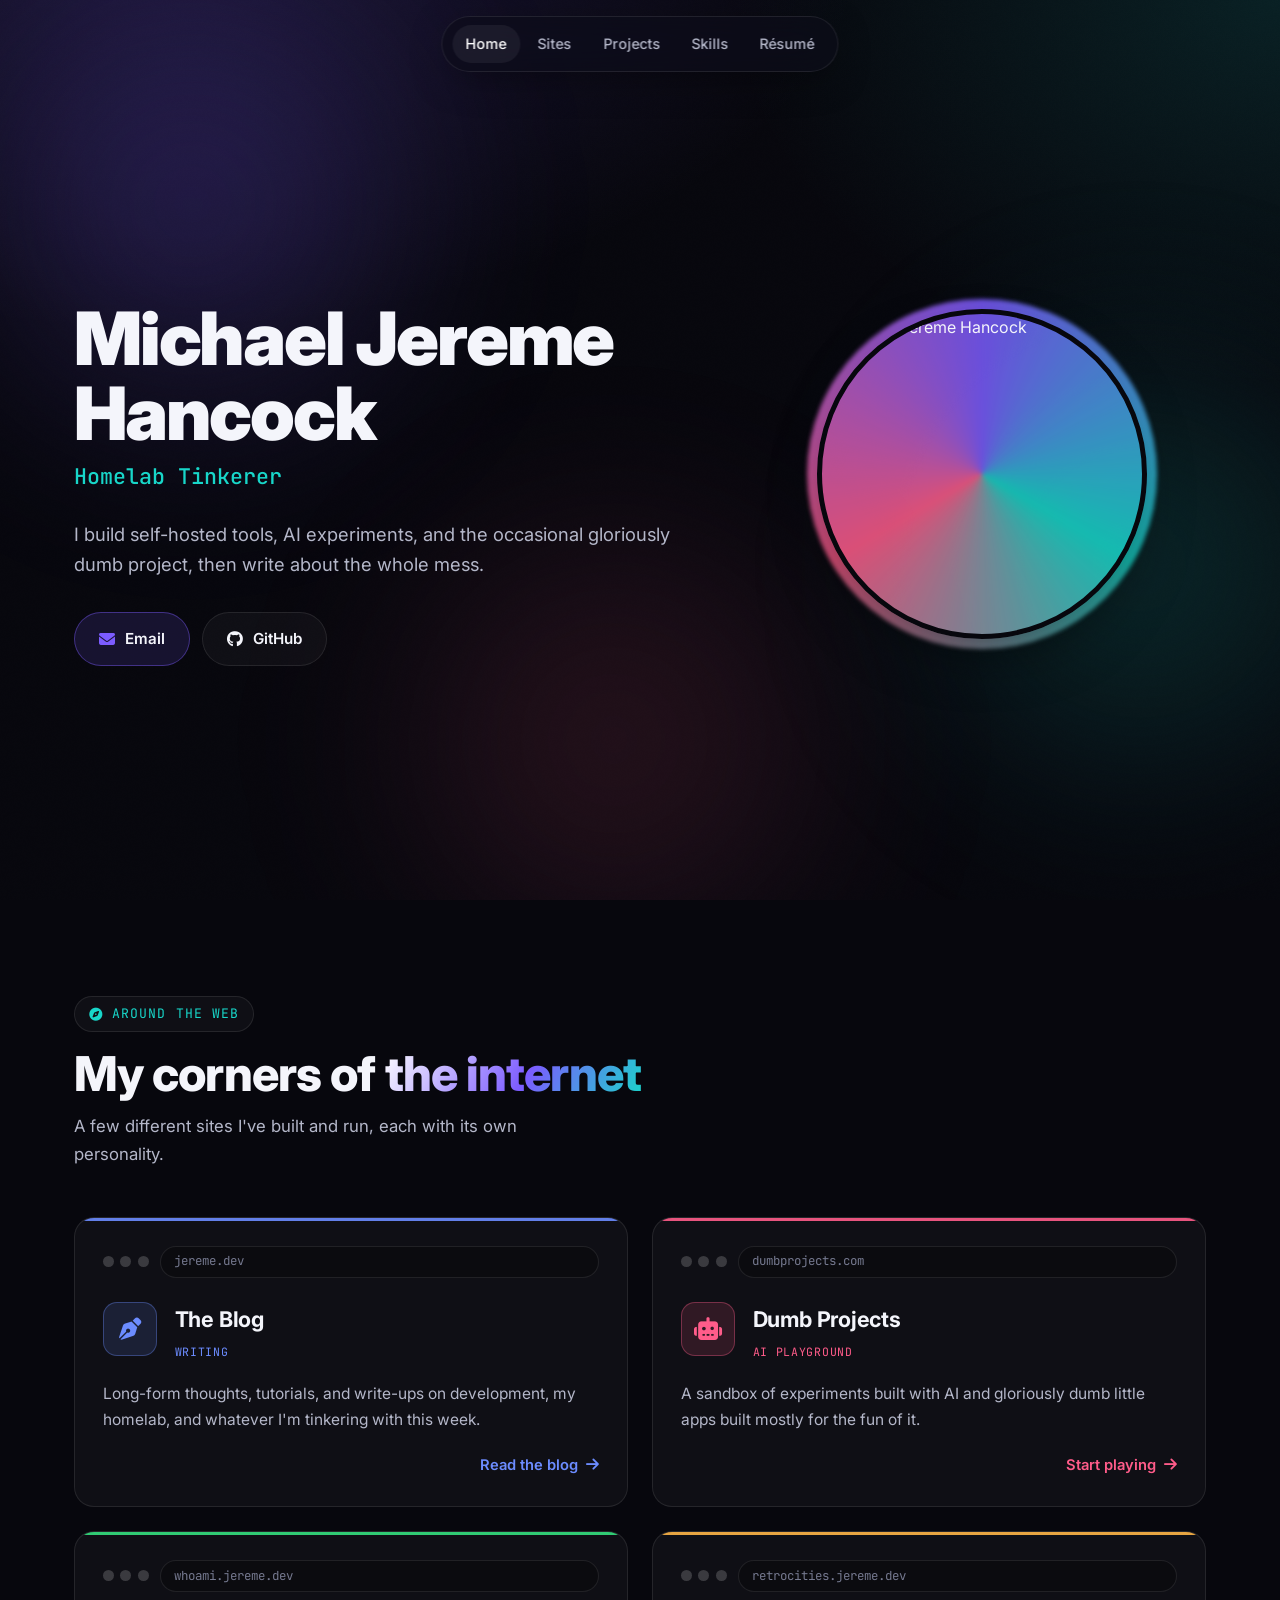
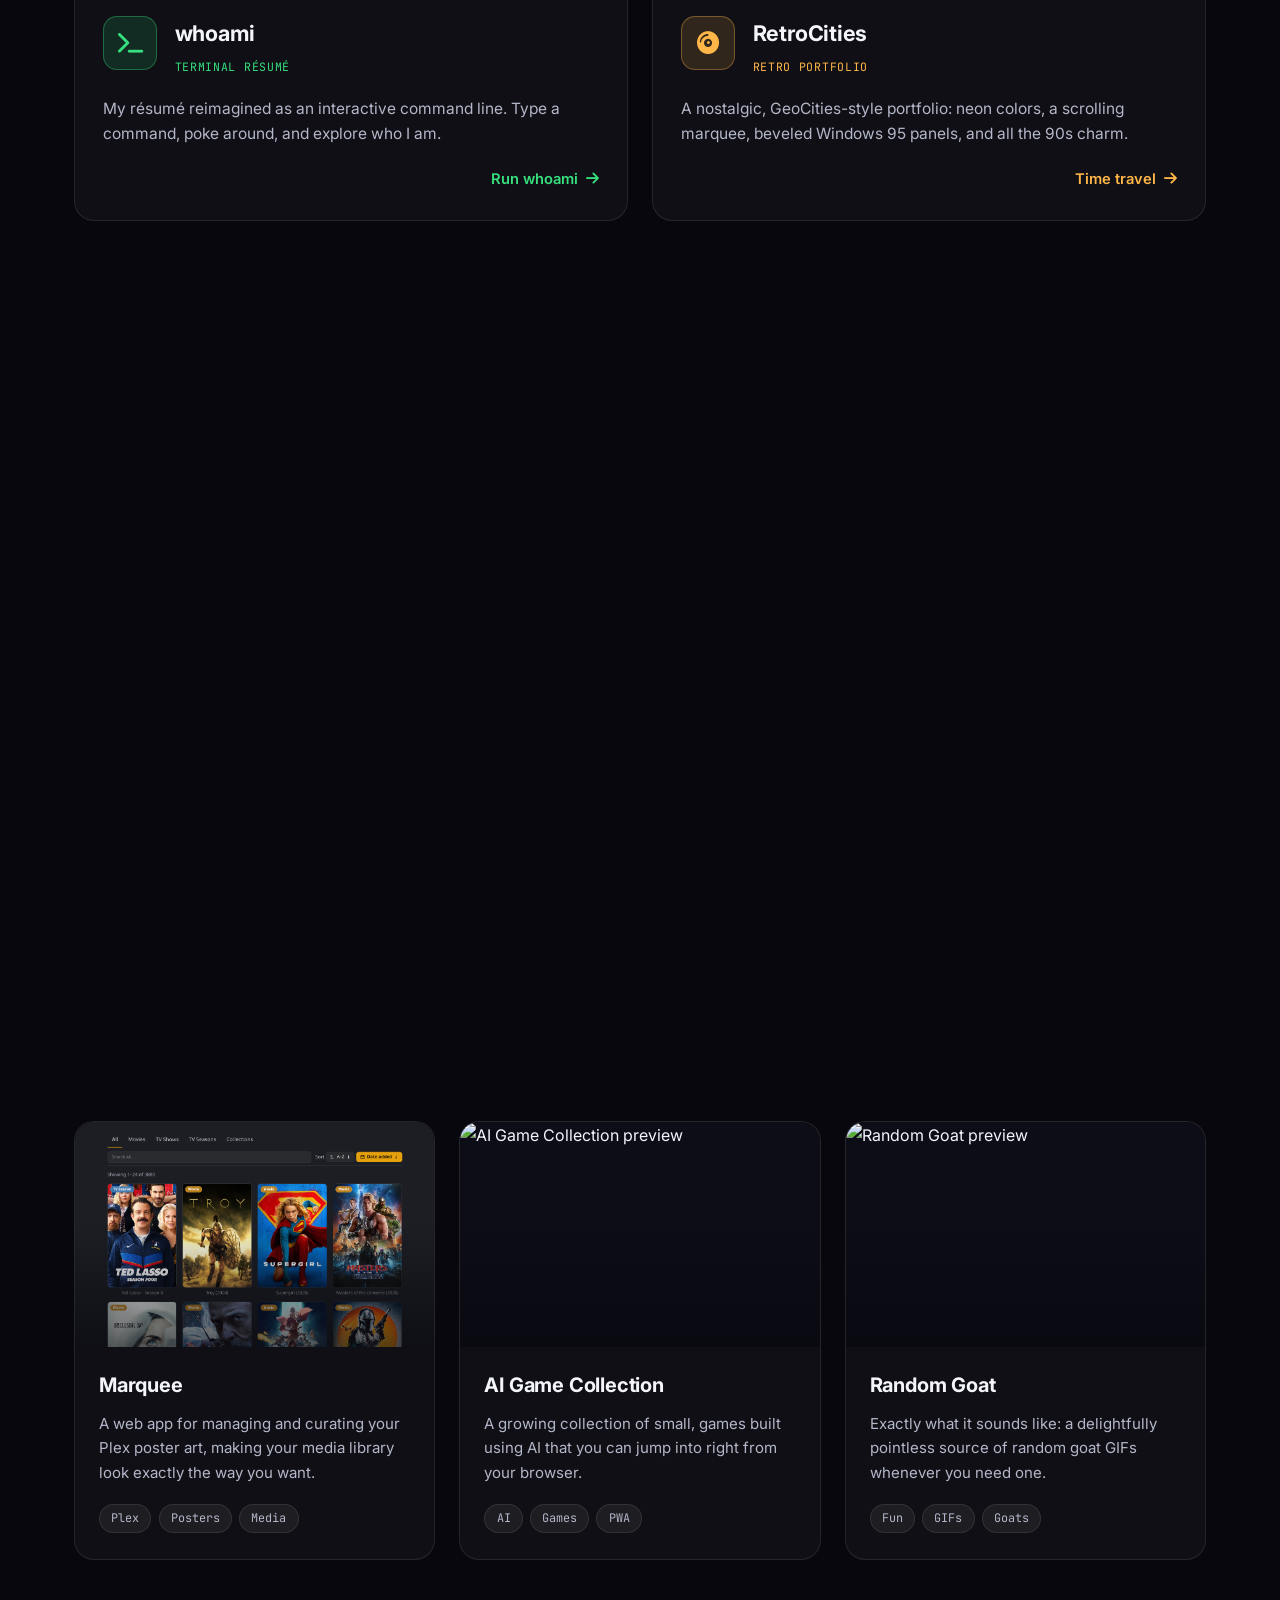
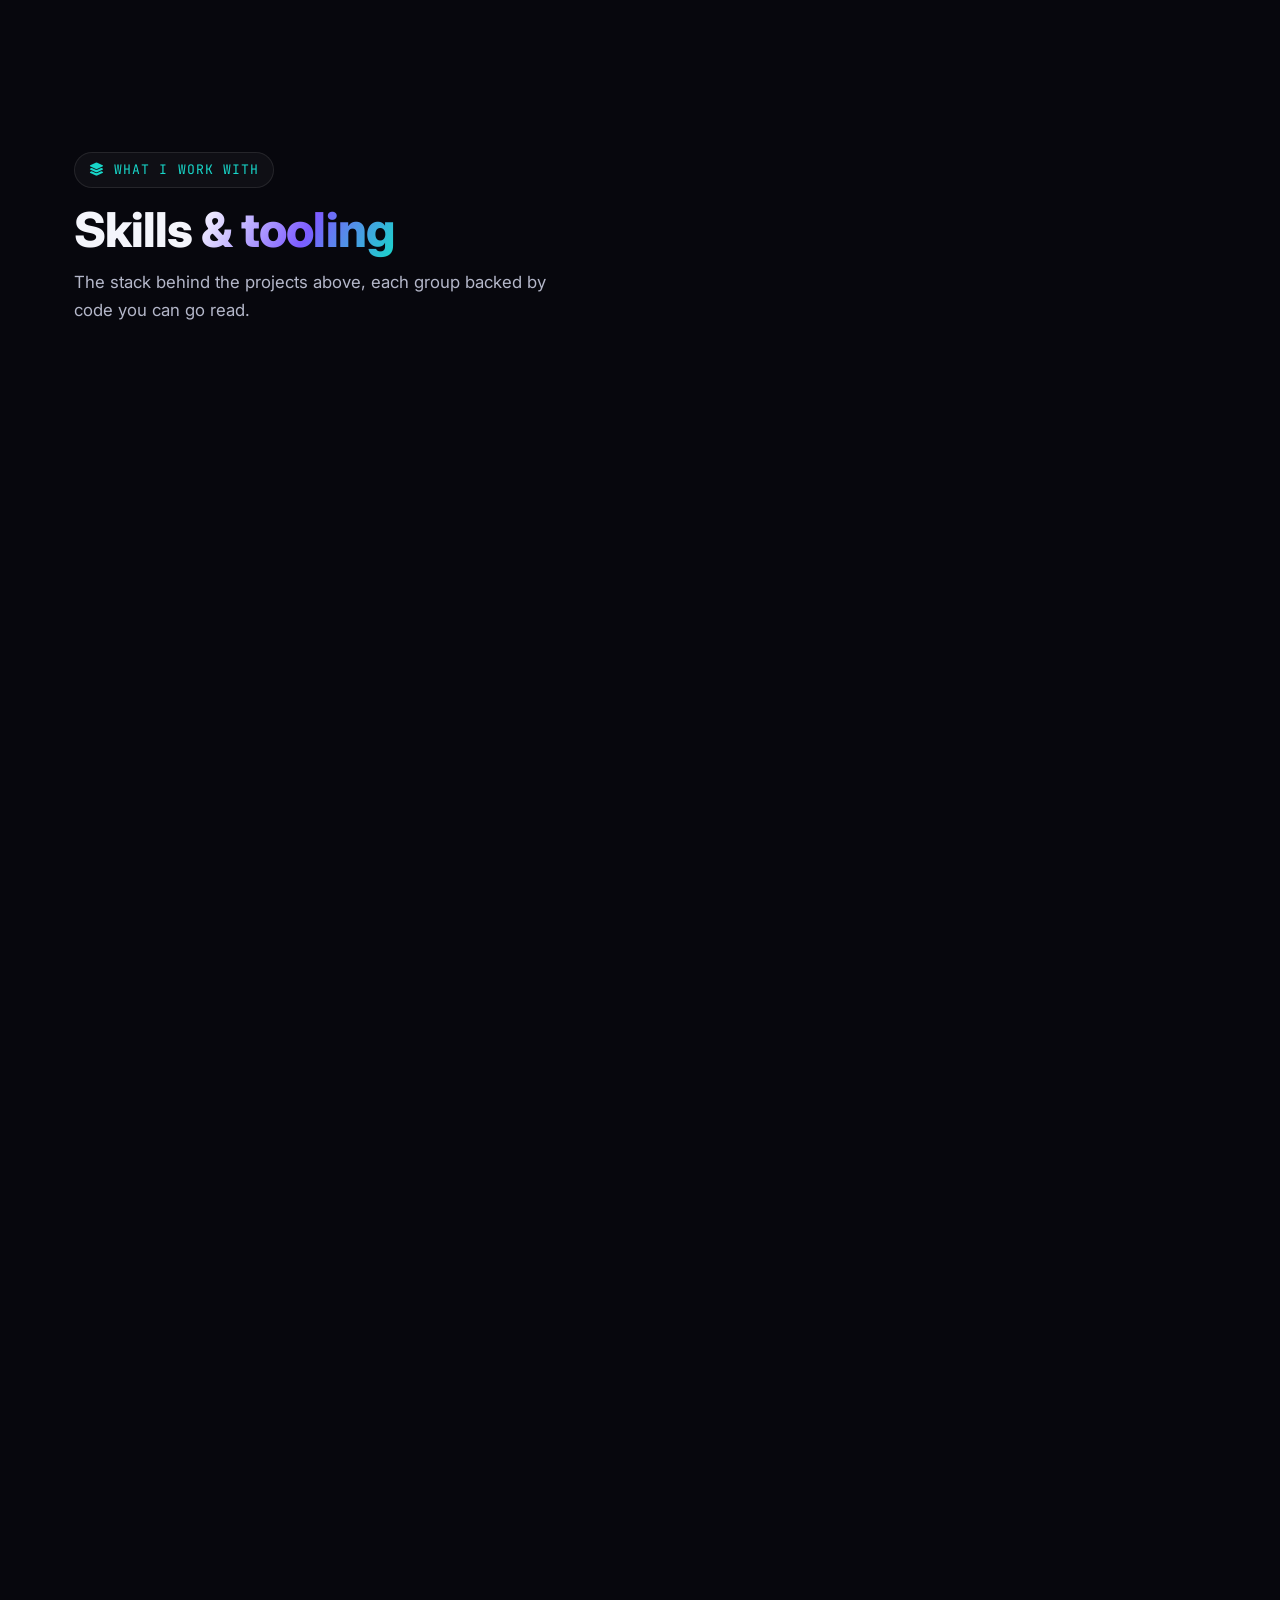
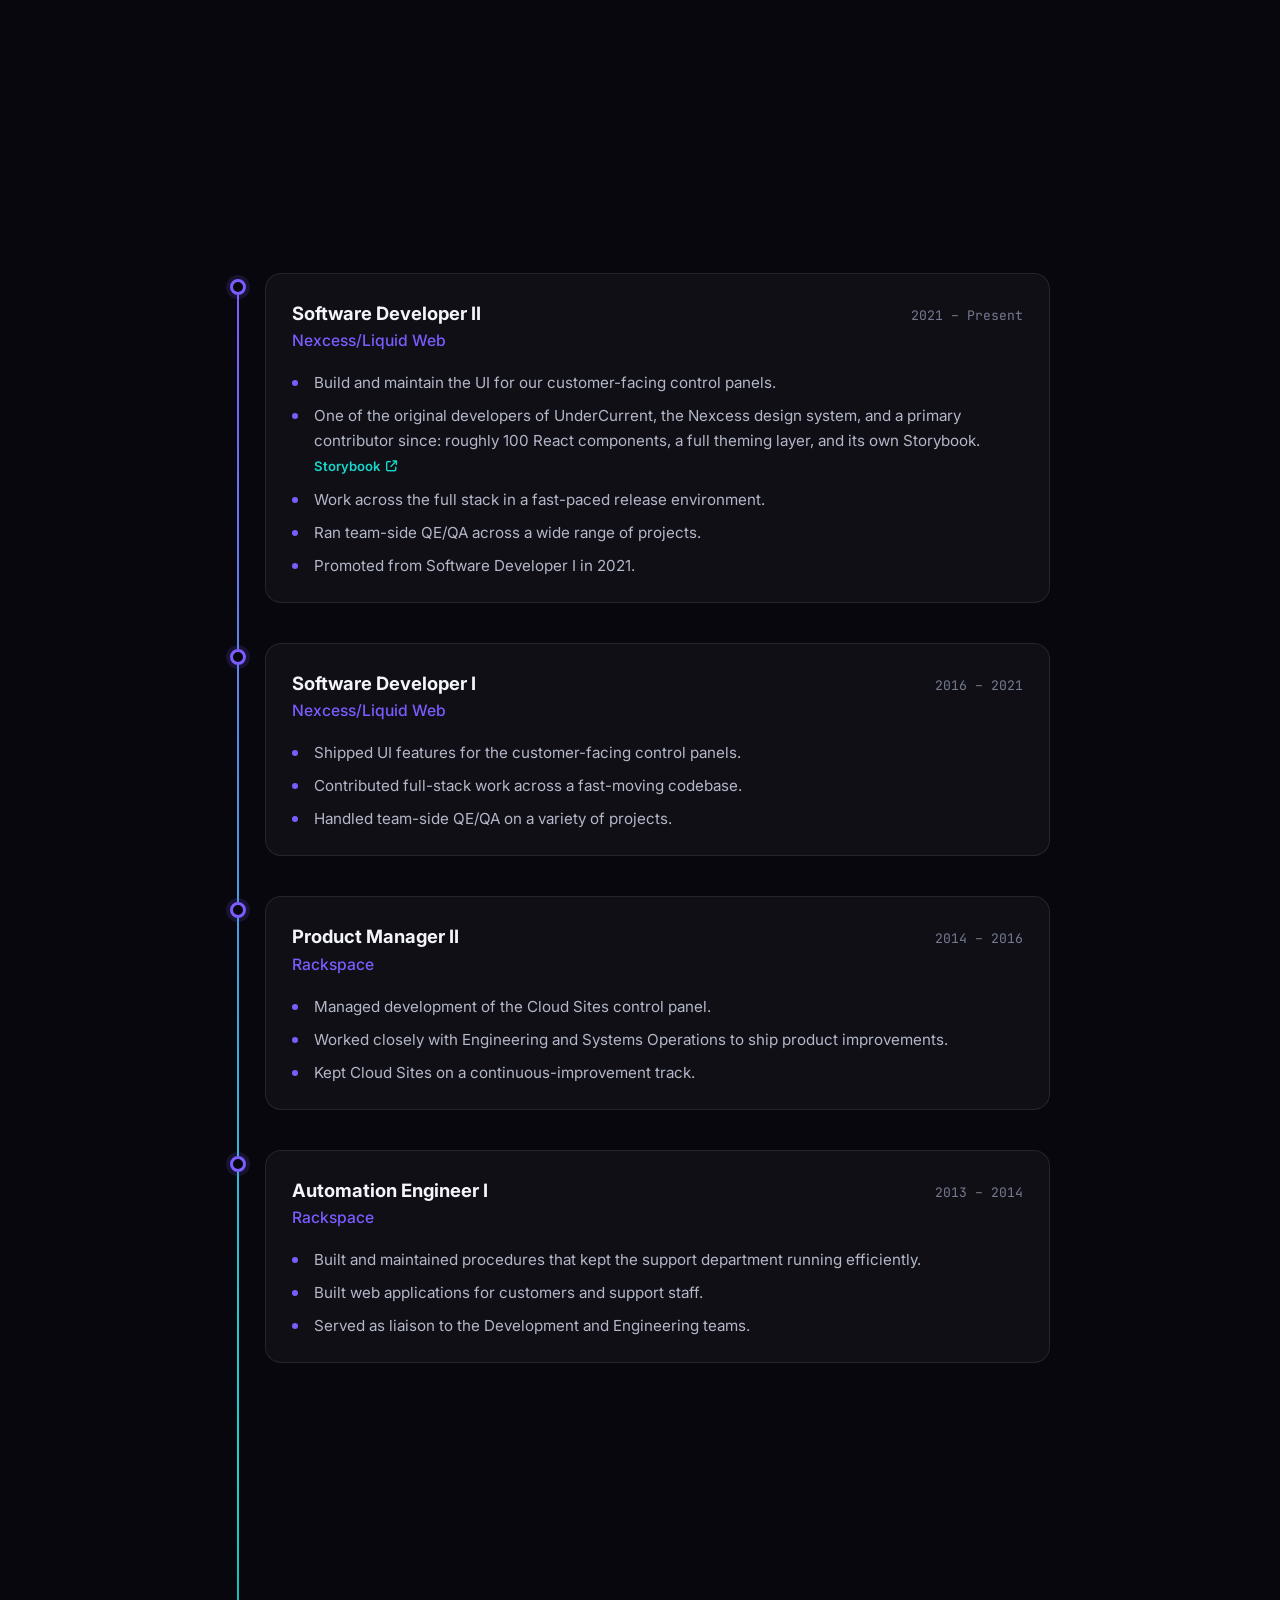
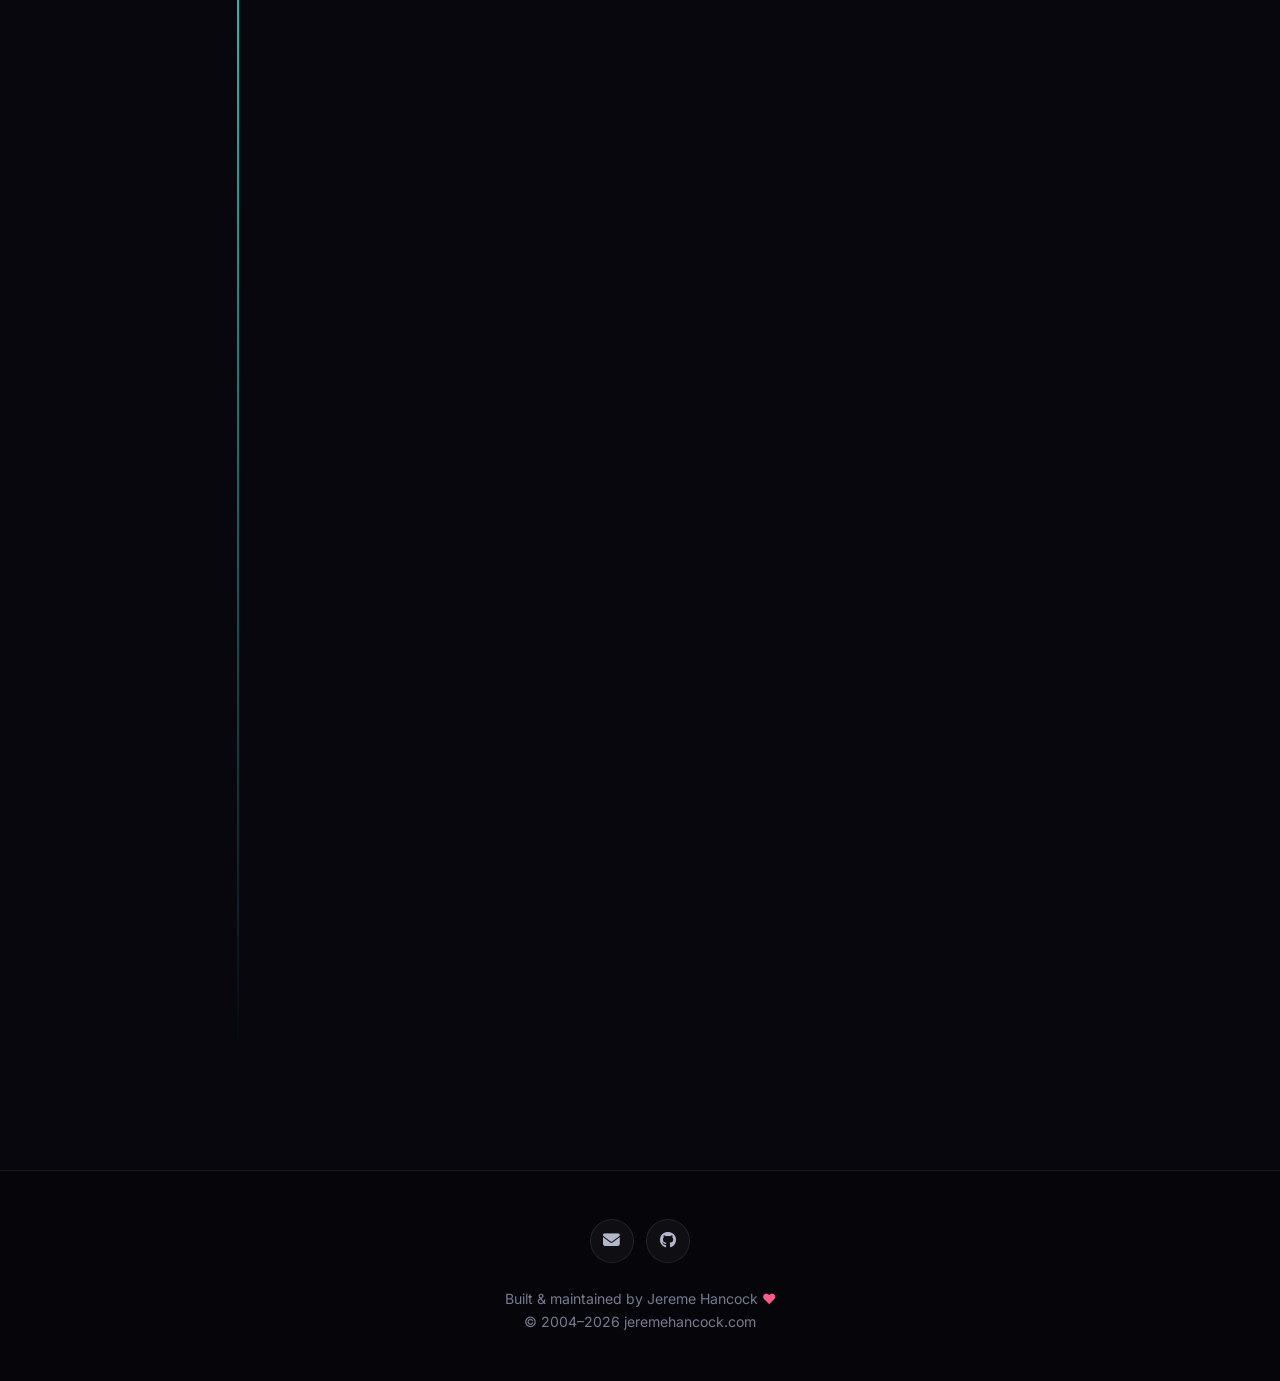
==== commit 332f44d6: "Remove em dashes from site copy Replace each with punctuation that fits its context: commas in the s" ====
--- a/index.html
+++ b/index.html
@@ -2,14 +2,14 @@
 <html lang="en">
 
 <head>
-	<title>Michael Jereme Hancock — Developer & Tinkerer</title>
+	<title>Michael Jereme Hancock · Developer & Tinkerer</title>
 	<meta charset="UTF-8">
 	<meta name="viewport" content="width=device-width, initial-scale=1, viewport-fit=cover">
 	<meta name="description"
-		content="Michael Jereme Hancock — software developer and homelab tinkerer. Projects, writing, and a few corners of the web I call my own." />
+		content="Michael Jereme Hancock, software developer and homelab tinkerer. Projects, writing, and a few corners of the web I call my own." />
 	<meta name="theme-color" content="#0a0a12" />
 
-	<meta property="og:title" content="Michael Jereme Hancock — Developer & Tinkerer" />
+	<meta property="og:title" content="Michael Jereme Hancock · Developer & Tinkerer" />
 	<meta property="og:type" content="website" />
 	<meta property="og:description"
 		content="Software developer and homelab tinkerer. Projects, writing, and a few corners of the web I call my own." />
@@ -1132,7 +1132,7 @@
 				<div class="section-head reveal">
 					<span class="eyebrow"><i class="fas fa-compass"></i> Around the web</span>
 					<h2>My corners of <span class="gradient-text">the internet</span></h2>
-					<p>A few different sites I've built and run — each with its own personality.</p>
+					<p>A few different sites I've built and run, each with its own personality.</p>
 				</div>
 				<div class="sites-grid" id="sitesGrid"></div>
 			</div>
@@ -1156,7 +1156,7 @@
 				<div class="section-head reveal">
 					<span class="eyebrow"><i class="fas fa-layer-group"></i> What I work with</span>
 					<h2>Skills <span class="gradient-text">&amp; tooling</span></h2>
-					<p>The stack behind the projects above — each group backed by code you can go read.</p>
+					<p>The stack behind the projects above, each group backed by code you can go read.</p>
 				</div>
 				<div class="skills-grid" id="skillsGrid"></div>
 			</div>
@@ -1232,7 +1232,7 @@
 			const grid = document.getElementById('sitesGrid');
 			grid.innerHTML = sites.map(s => `
 				<a class="card site-card spotlight reveal" href="${esc(s.url)}" target="_blank" rel="noopener"
-				   style="--accent-c:${esc(s.accent || 'var(--accent)')}" aria-label="${esc(s.name)} — ${esc(s.domain)}">
+				   style="--accent-c:${esc(s.accent || 'var(--accent)')}" aria-label="${esc(s.name)}, ${esc(s.domain)}">
 					<div class="chrome">
 						<span class="dots"><i></i><i></i><i></i></span>
 						<span class="url">${esc(s.domain)}</span>
@@ -1292,7 +1292,7 @@
 		/* ---------- Render: resume timeline ---------- */
 		const dateRange = (o = {}) => {
 			if (!o.startDate && !o.endDate) return '';
-			const sep = (o.startDate && o.endDate) ? ' — ' : '';
+			const sep = (o.startDate && o.endDate) ? ' – ' : '';
 			return `${esc(o.startDate || '')}${sep}${esc(o.endDate || '')}`;
 		};
 
@@ -1421,7 +1421,7 @@
 			}
 
 			const b = data.basics;
-			document.title = `${b.name} — Developer & Tinkerer`;
+			document.title = `${b.name} · Developer & Tinkerer`;
 			elName.textContent = b.name;
 			document.getElementById('lead').textContent = b.tagline || b.headline || '';
 			const avatar = document.getElementById('avatar');
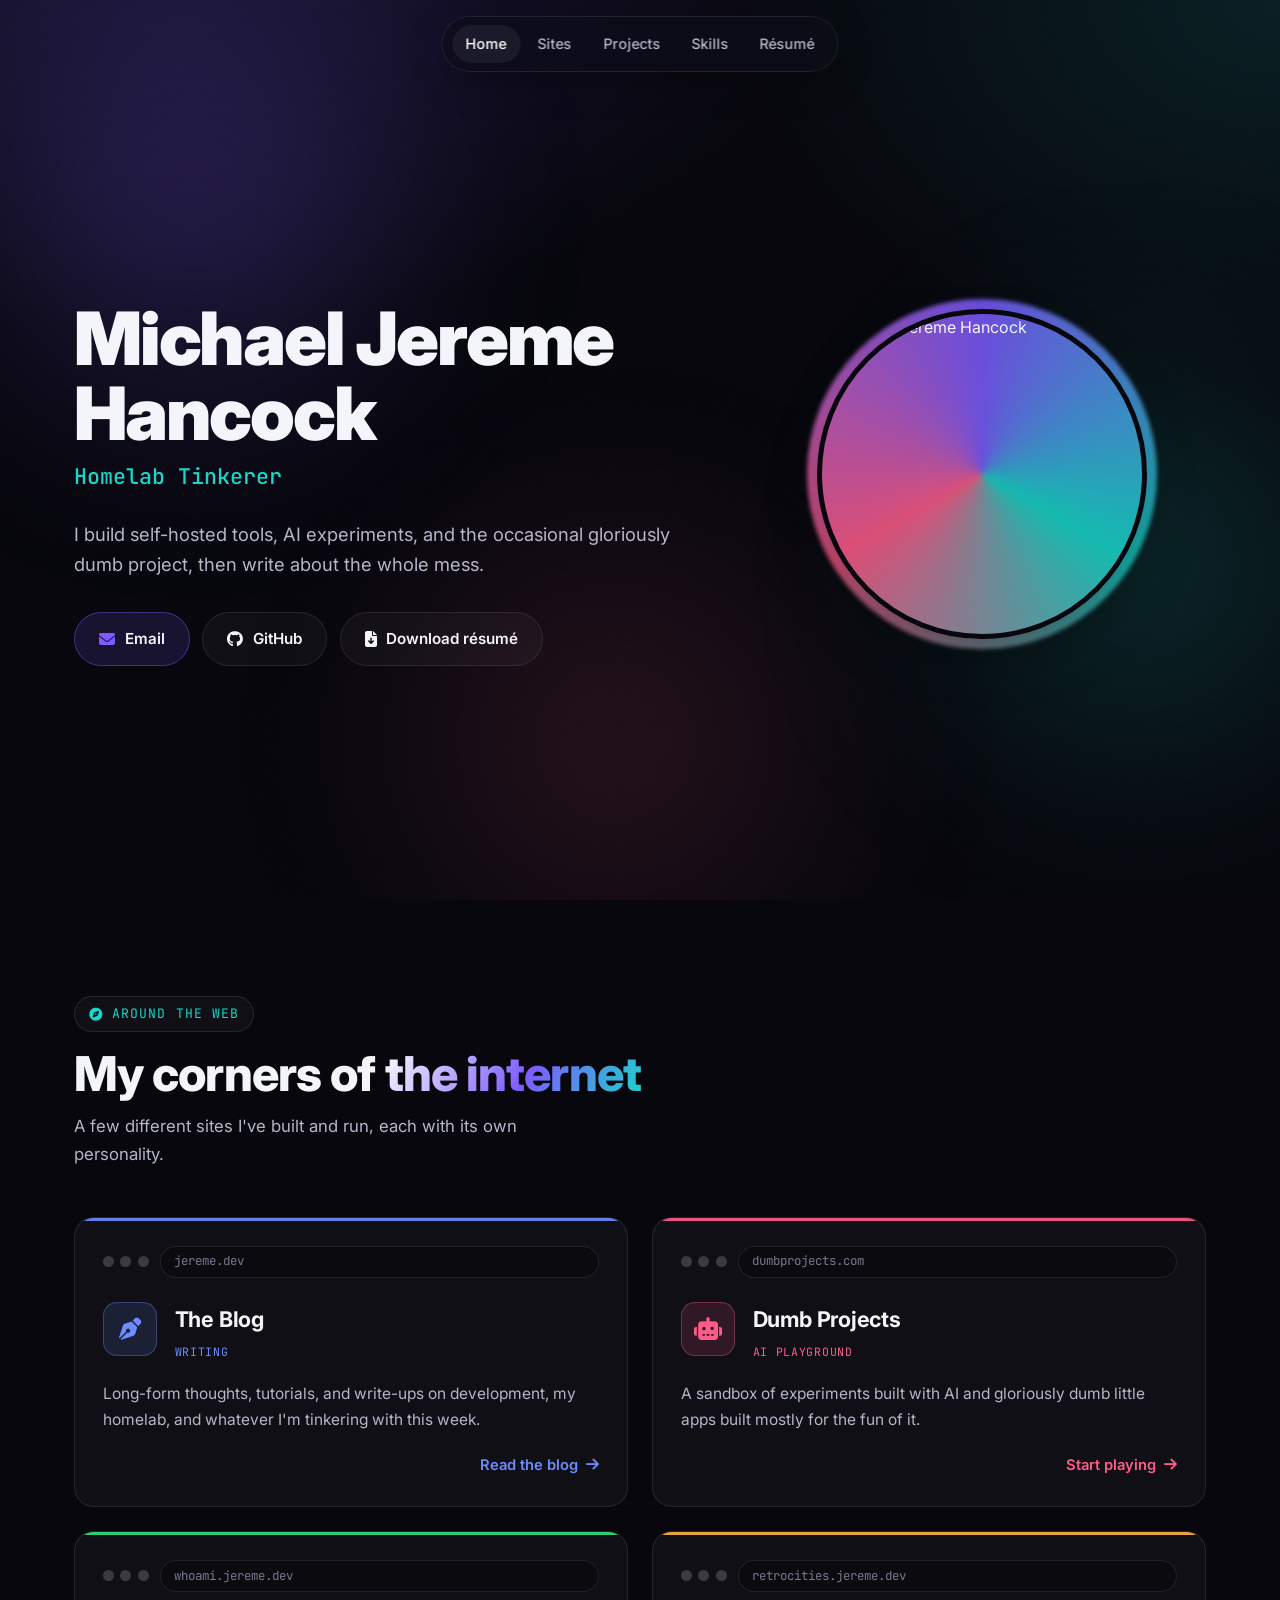
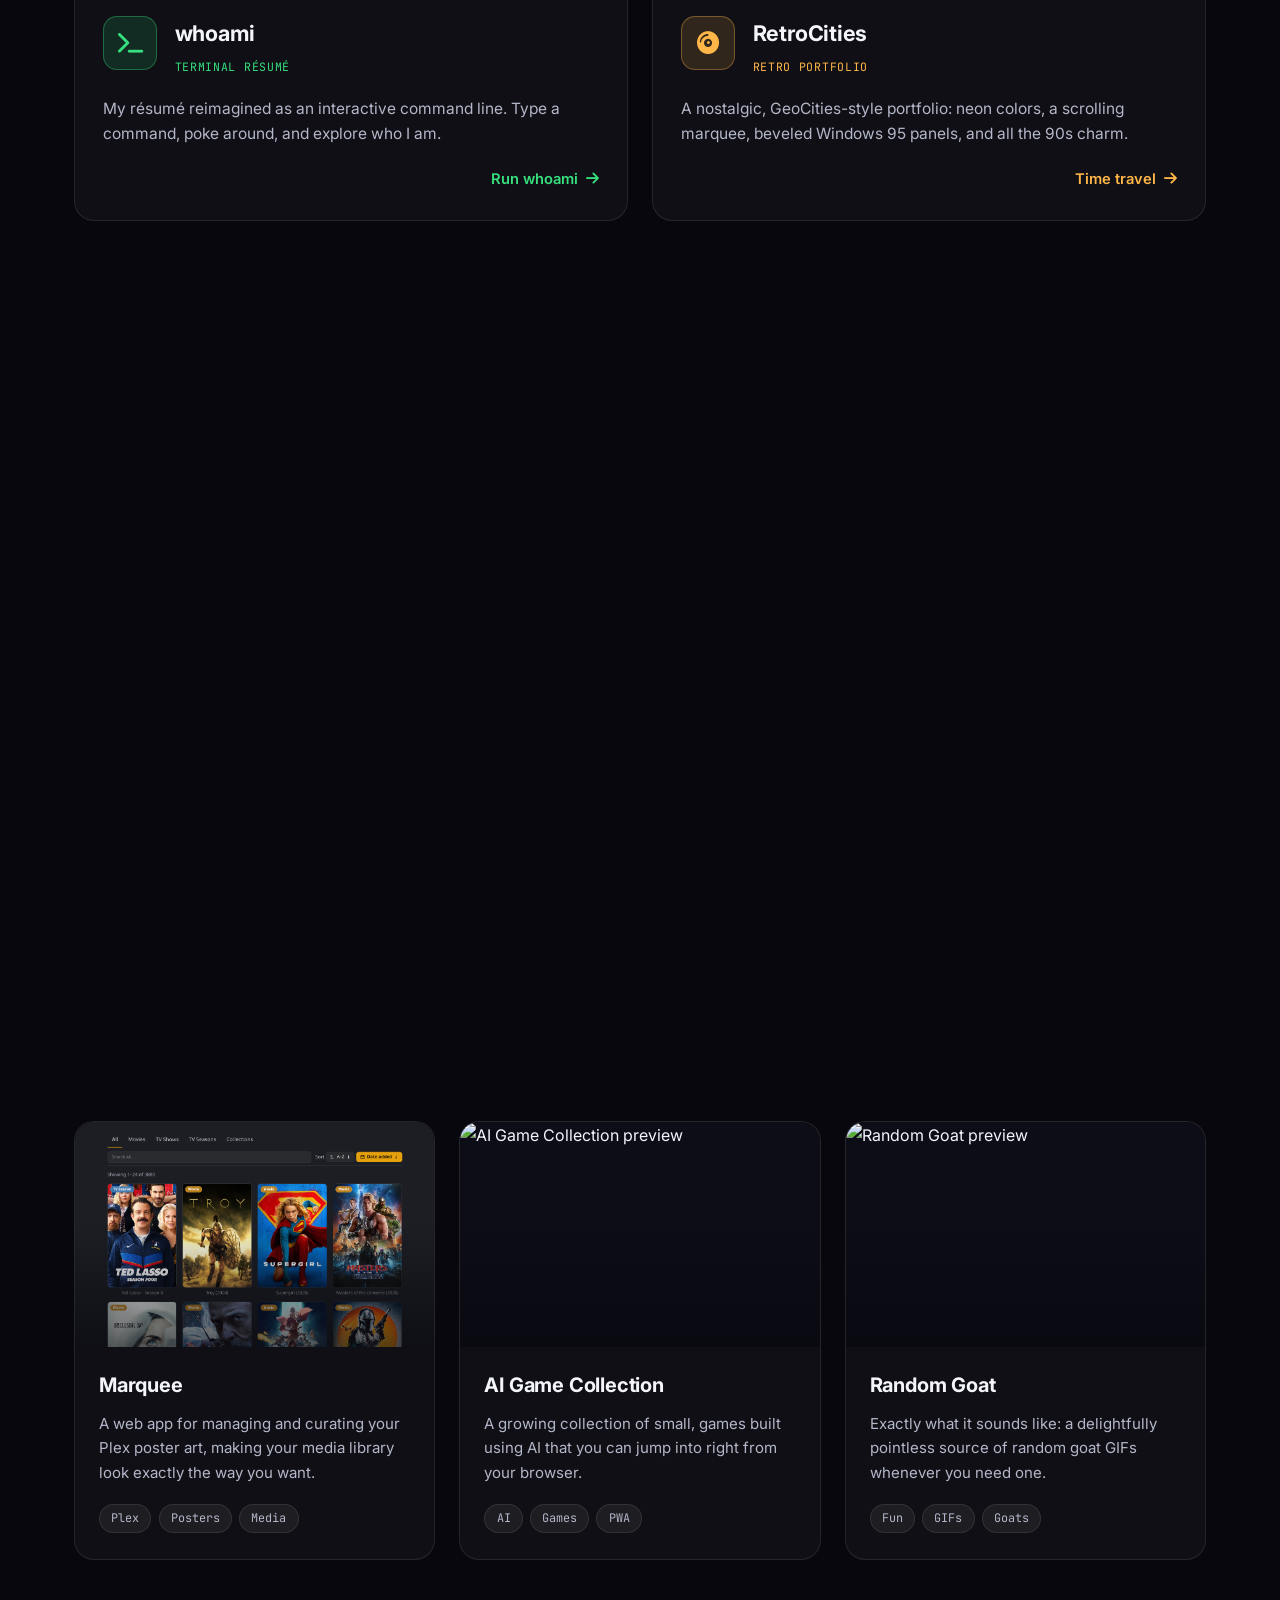
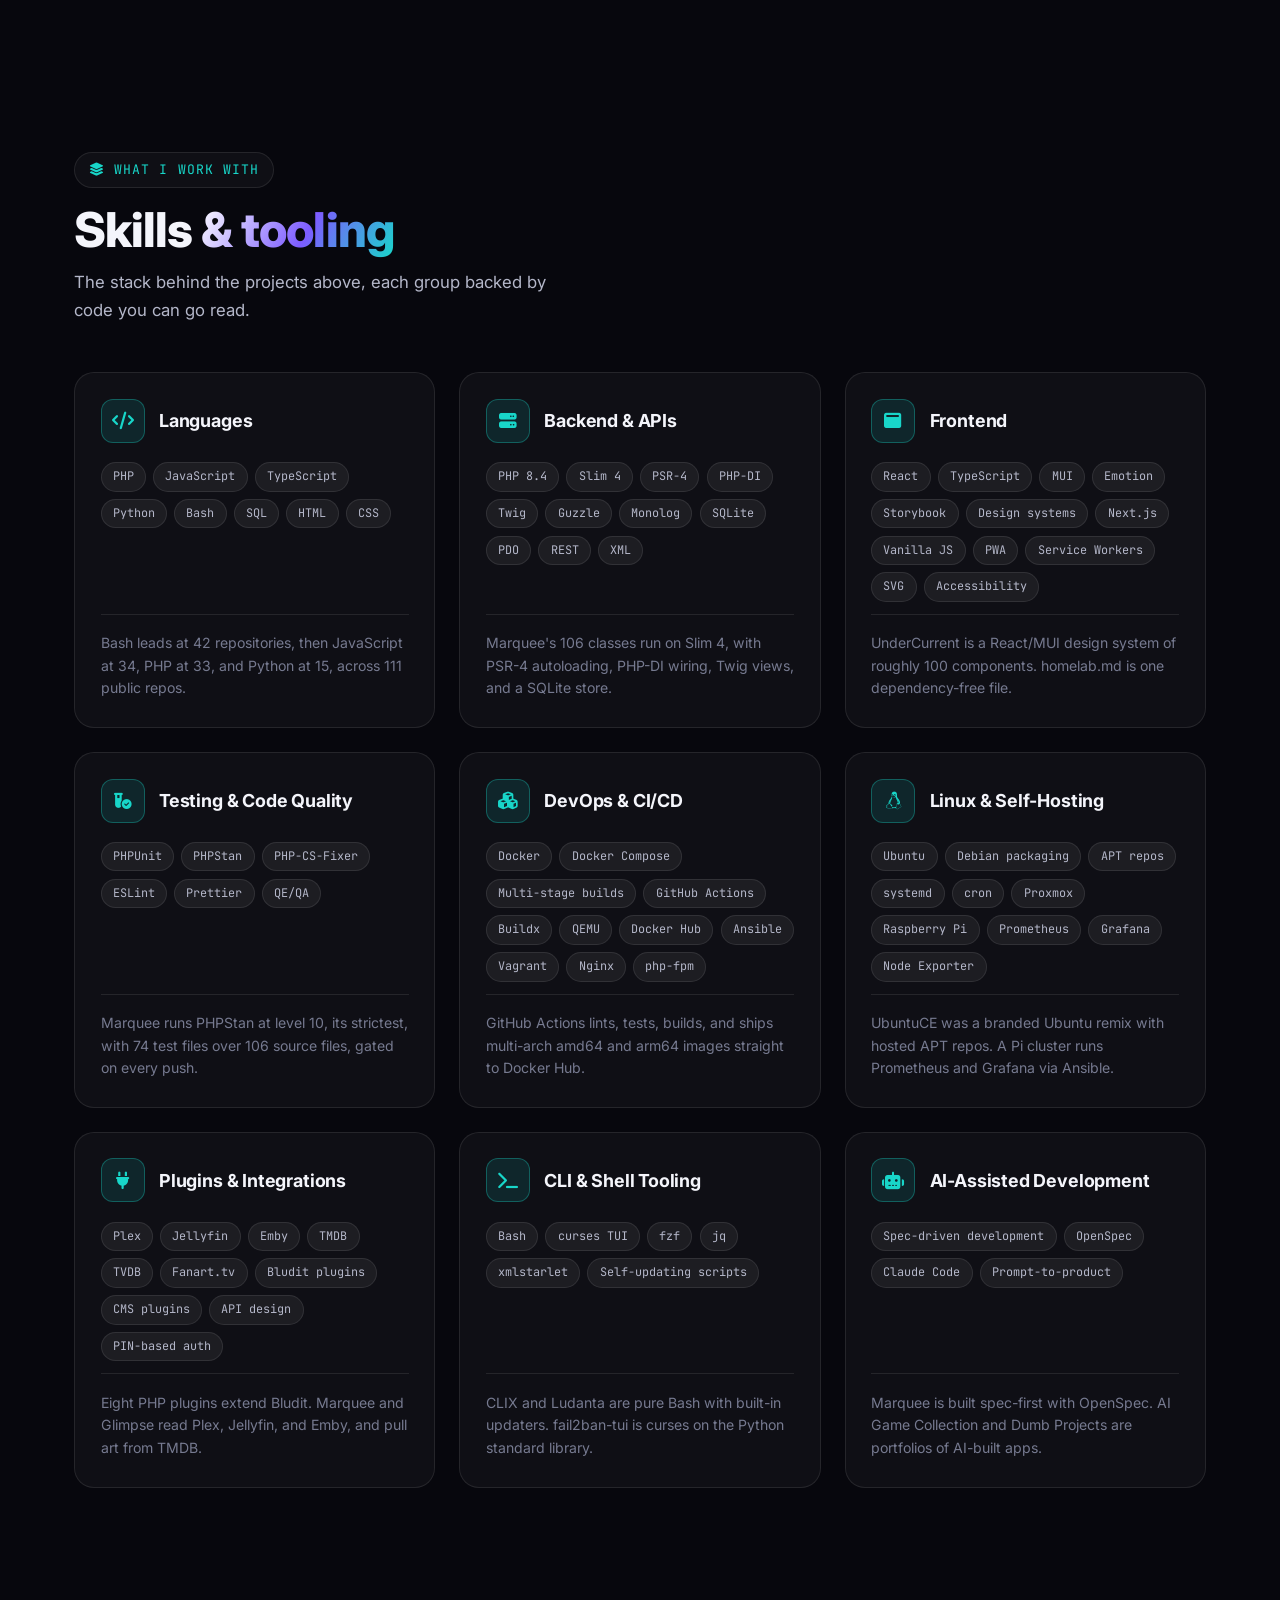
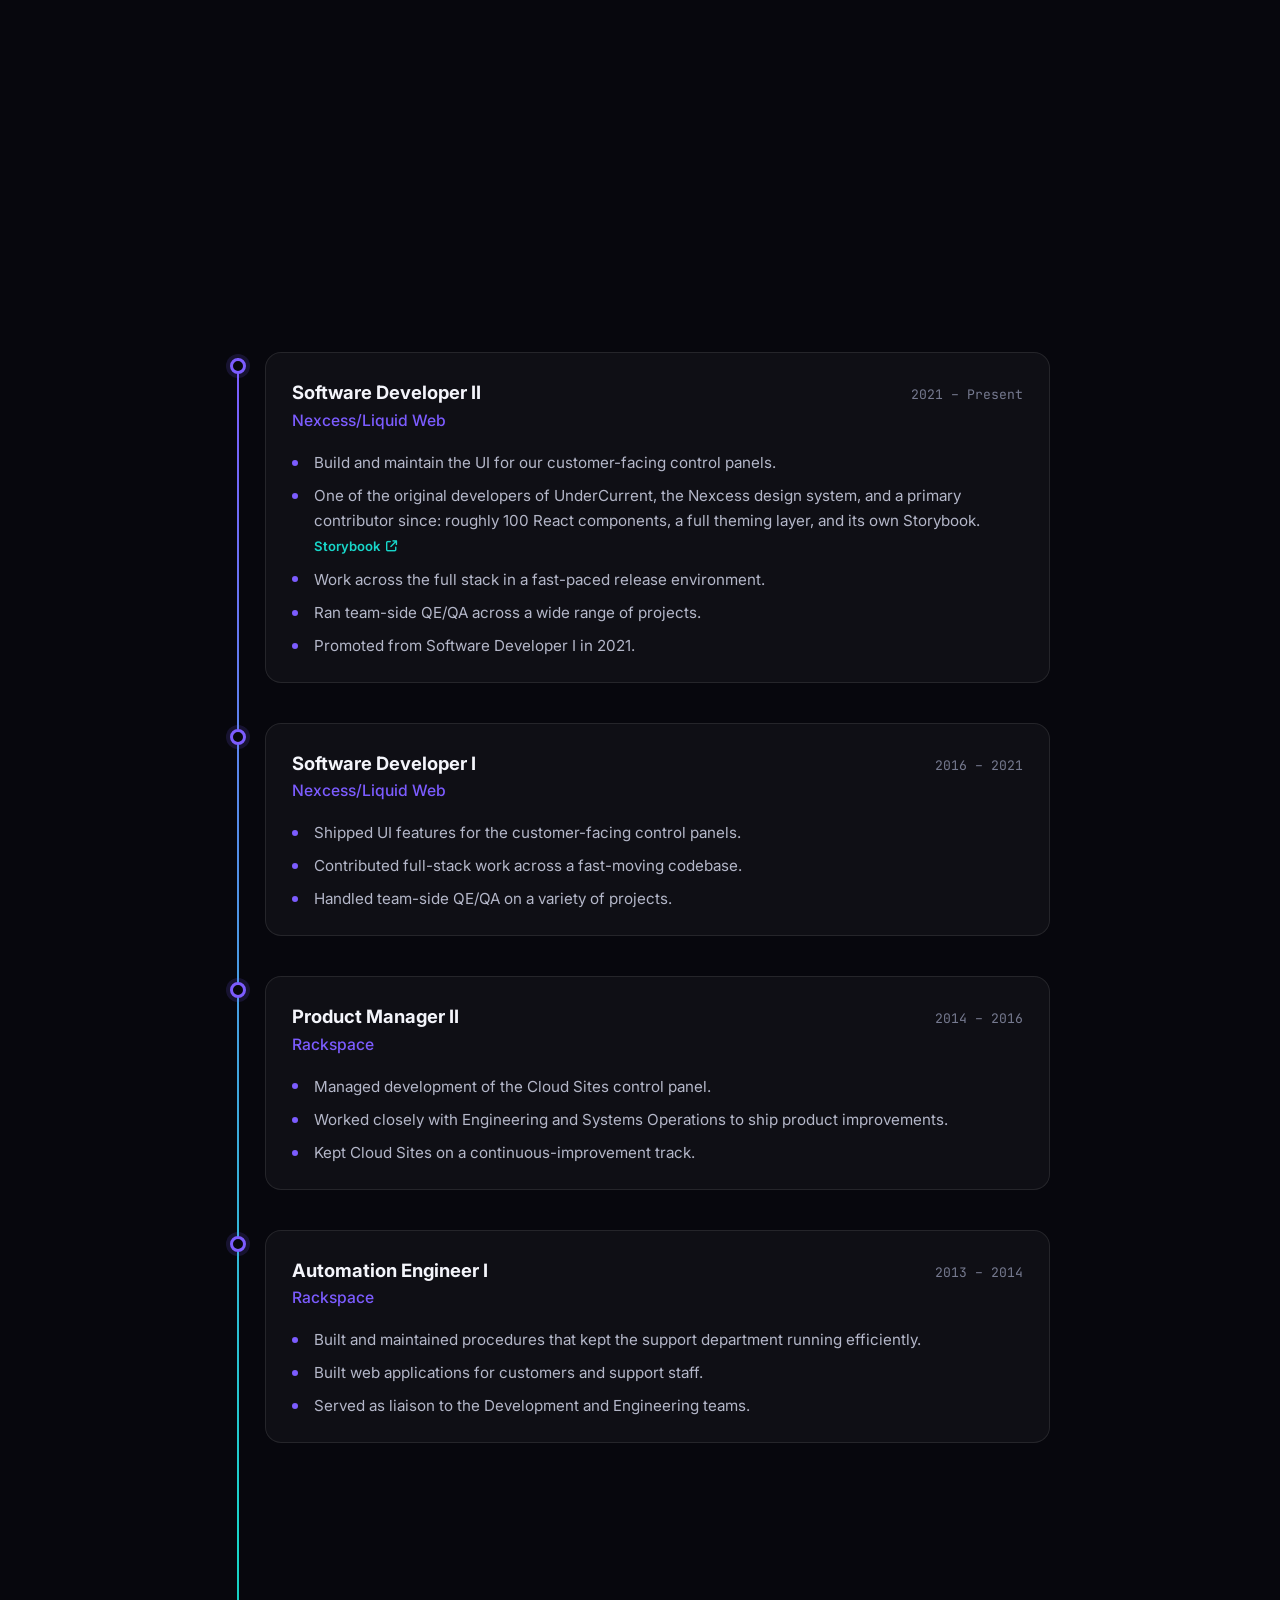
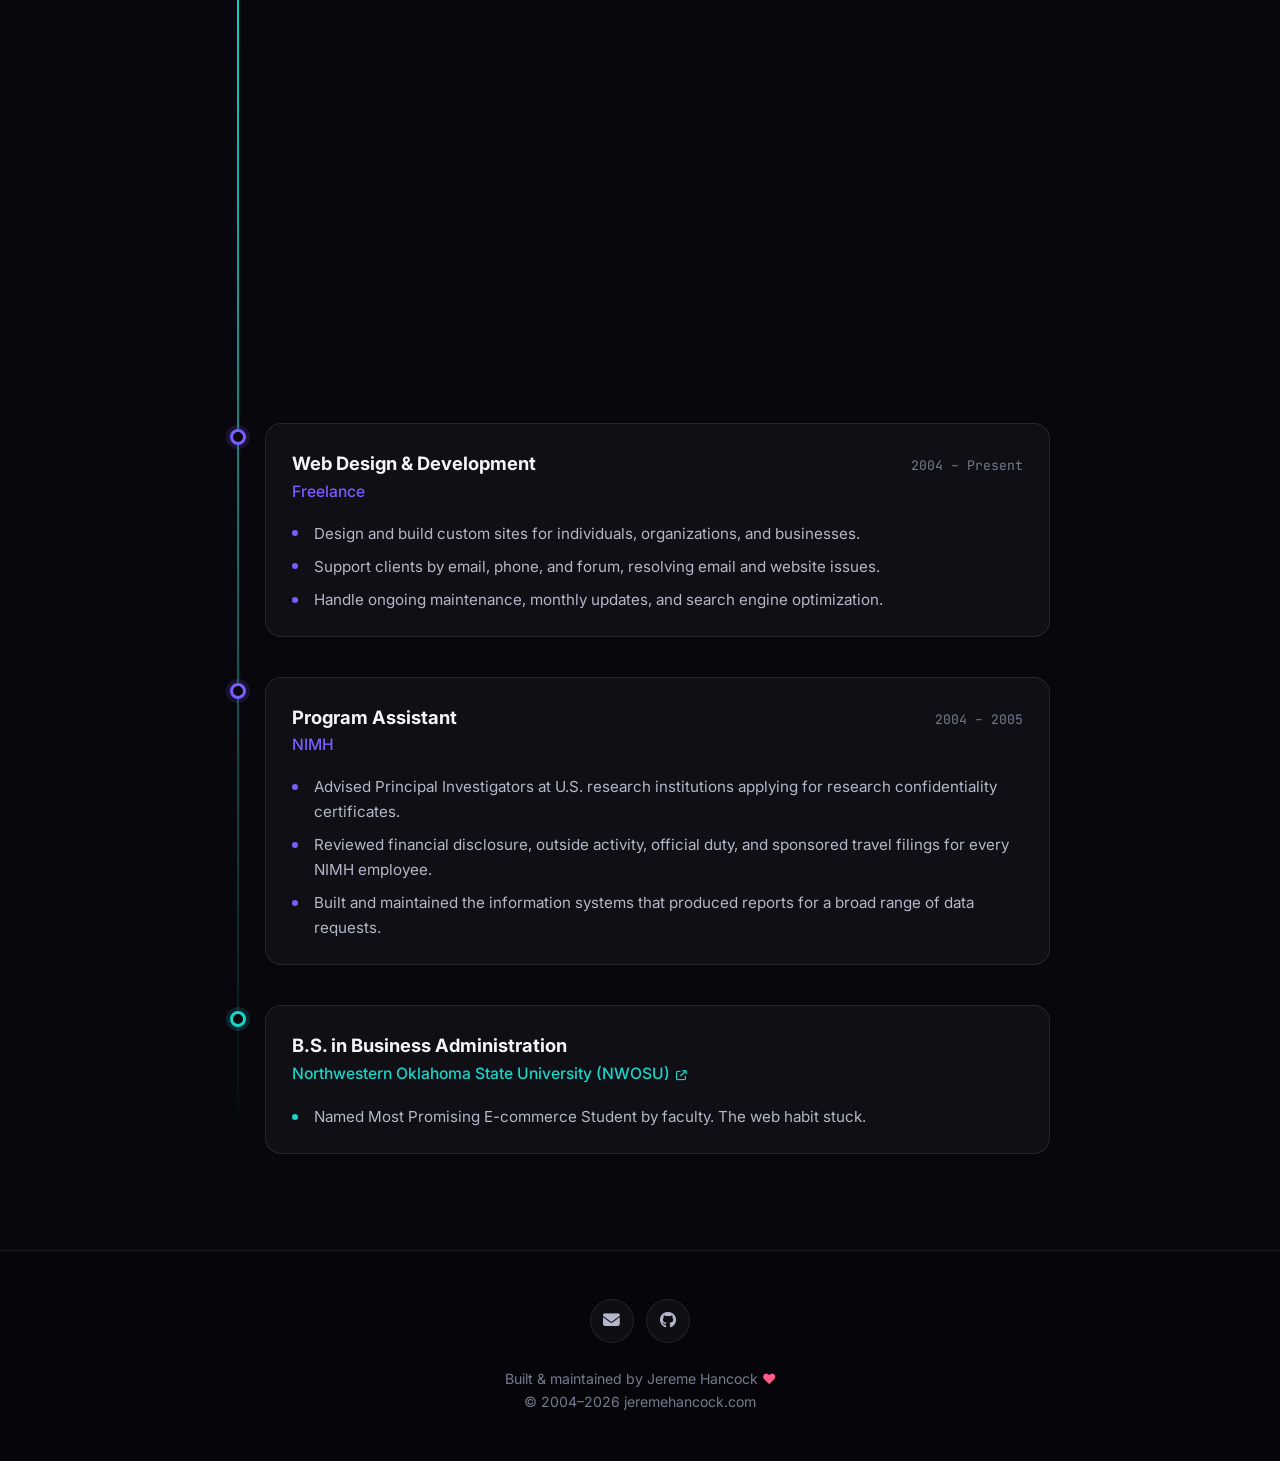
==== commit 931f9487: "Add downloadable resume PDF resume.html is a print-first view that renders from data/data.json, so t" ====
--- a/index.html
+++ b/index.html
@@ -297,6 +297,10 @@
 			font-size: 1.05rem;
 		}
 
+		.head-actions:not(:empty) {
+			margin-top: 1.6rem;
+		}
+
 		.gradient-text {
 			background: linear-gradient(120deg, #fff 0%, var(--accent) 55%, var(--accent-2) 100%);
 			-webkit-background-clip: text;
@@ -1169,6 +1173,7 @@
 					<span class="eyebrow"><i class="fas fa-timeline"></i> The journey</span>
 					<h2>Experience <span class="gradient-text">&amp; education</span></h2>
 					<p>Where I've worked and what I've been up to over the years.</p>
+					<div class="head-actions" id="resumeDownload"></div>
 				</div>
 				<div class="timeline" id="timeline"></div>
 			</div>
@@ -1205,9 +1210,16 @@
 		const isExternal = (url = '') => /^https?:/i.test(url);
 
 		/* ---------- Render: contacts (hero buttons + footer) ---------- */
-		function renderHeroActions(contacts) {
+		const resumeButton = (pdf, cls) => pdf
+			? `<a class="${cls}" href="${esc(pdf.file)}" download>
+					<i class="fas fa-file-arrow-down" aria-hidden="true"></i>
+					<span>${esc(pdf.label)}</span>
+				</a>`
+			: '';
+
+		function renderHeroActions(contacts, resumePdf) {
 			const wrap = document.getElementById('heroActions');
-			wrap.innerHTML = contacts.map((c, i) => {
+			const links = contacts.map((c, i) => {
 				const ext = isExternal(c.url) ? ' target="_blank" rel="noopener"' : '';
 				const cls = i === 0 ? 'btn btn-primary' : 'btn';
 				return `<a class="${cls}" href="${esc(c.url)}"${ext}>
@@ -1215,6 +1227,7 @@
 							<span>${esc(c.label || c.value)}</span>
 						</a>`;
 			}).join('');
+			wrap.innerHTML = links + resumeButton(resumePdf, 'btn');
 		}
 
 		function renderFooterSocials(contacts) {
@@ -1428,7 +1441,9 @@
 			avatar.src = b.image;
 			avatar.alt = b.name;
 
-			renderHeroActions(b.contacts || []);
+			renderHeroActions(b.contacts || [], b.resumePdf);
+			document.getElementById('resumeDownload').innerHTML =
+				resumeButton(b.resumePdf, 'btn btn-primary');
 			renderFooterSocials(b.contacts || []);
 			renderSites(data.sites || []);
 			renderProjects(data.projects || []);
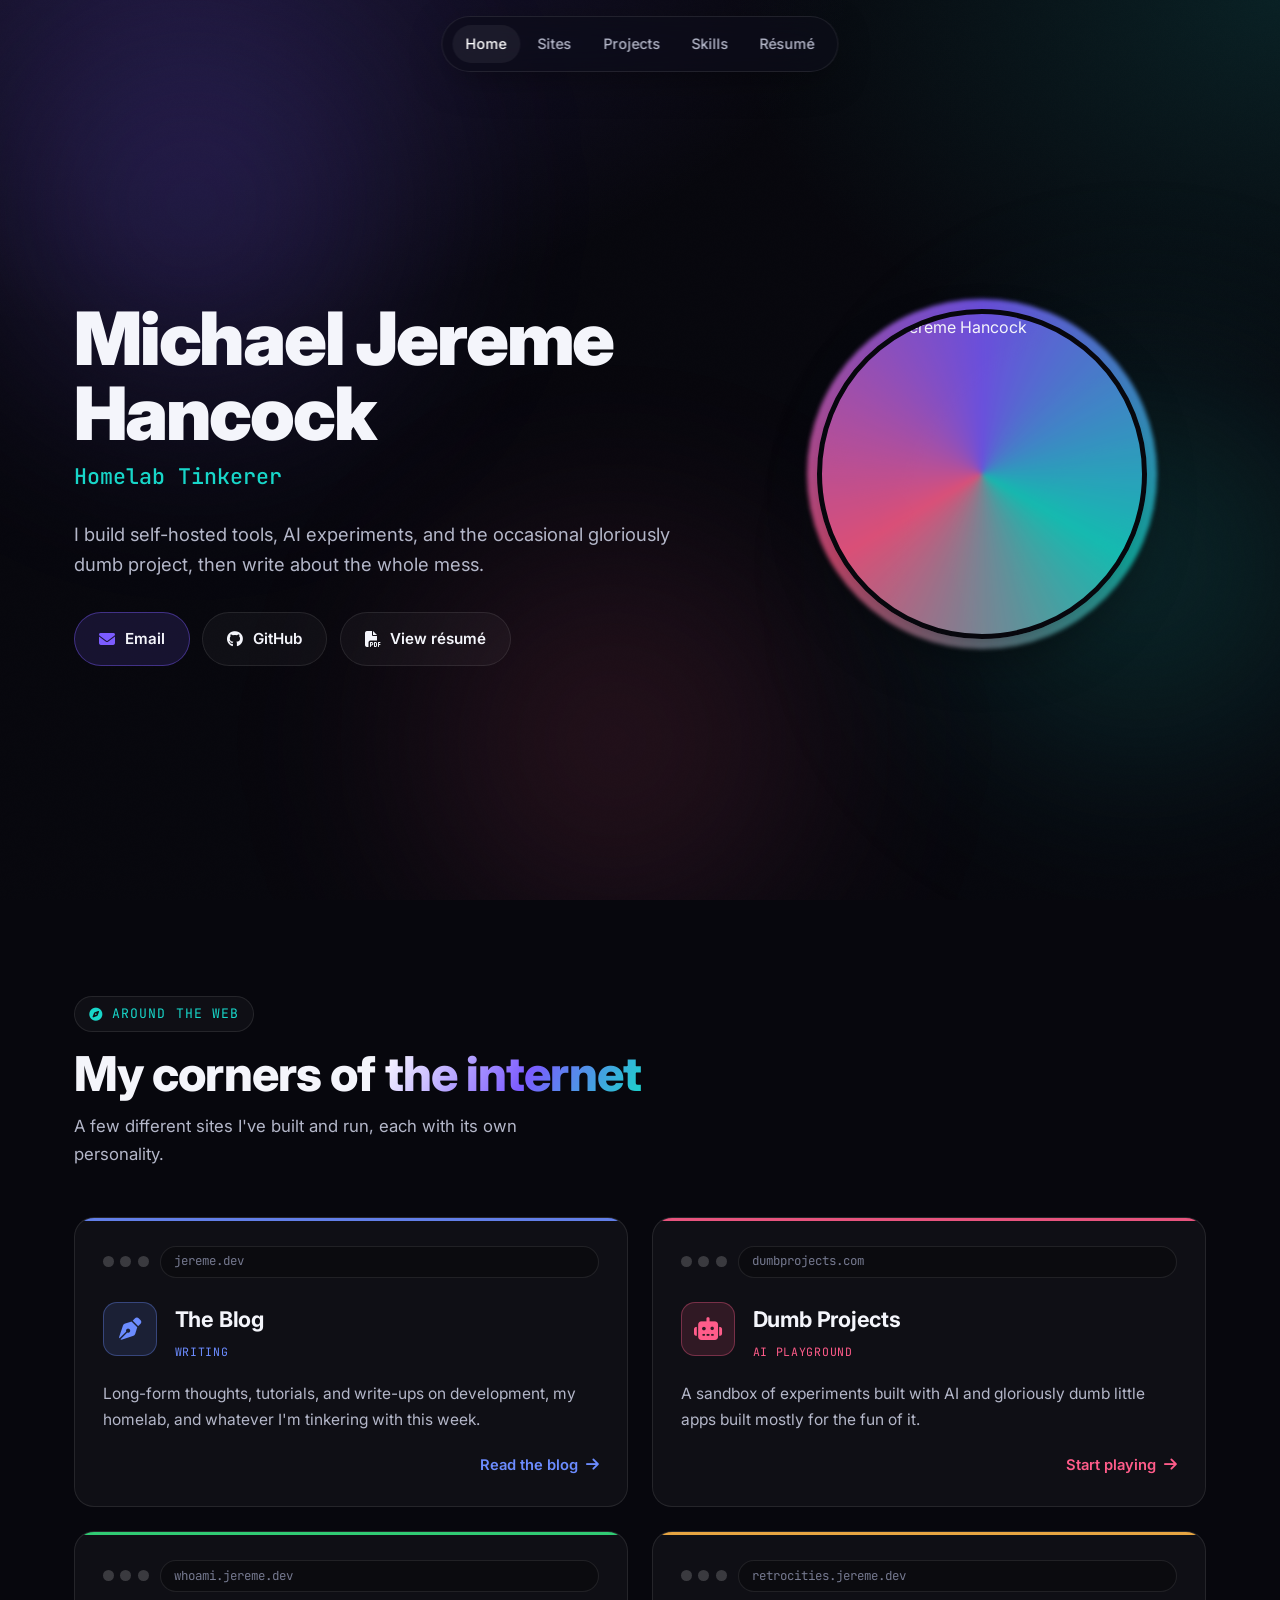
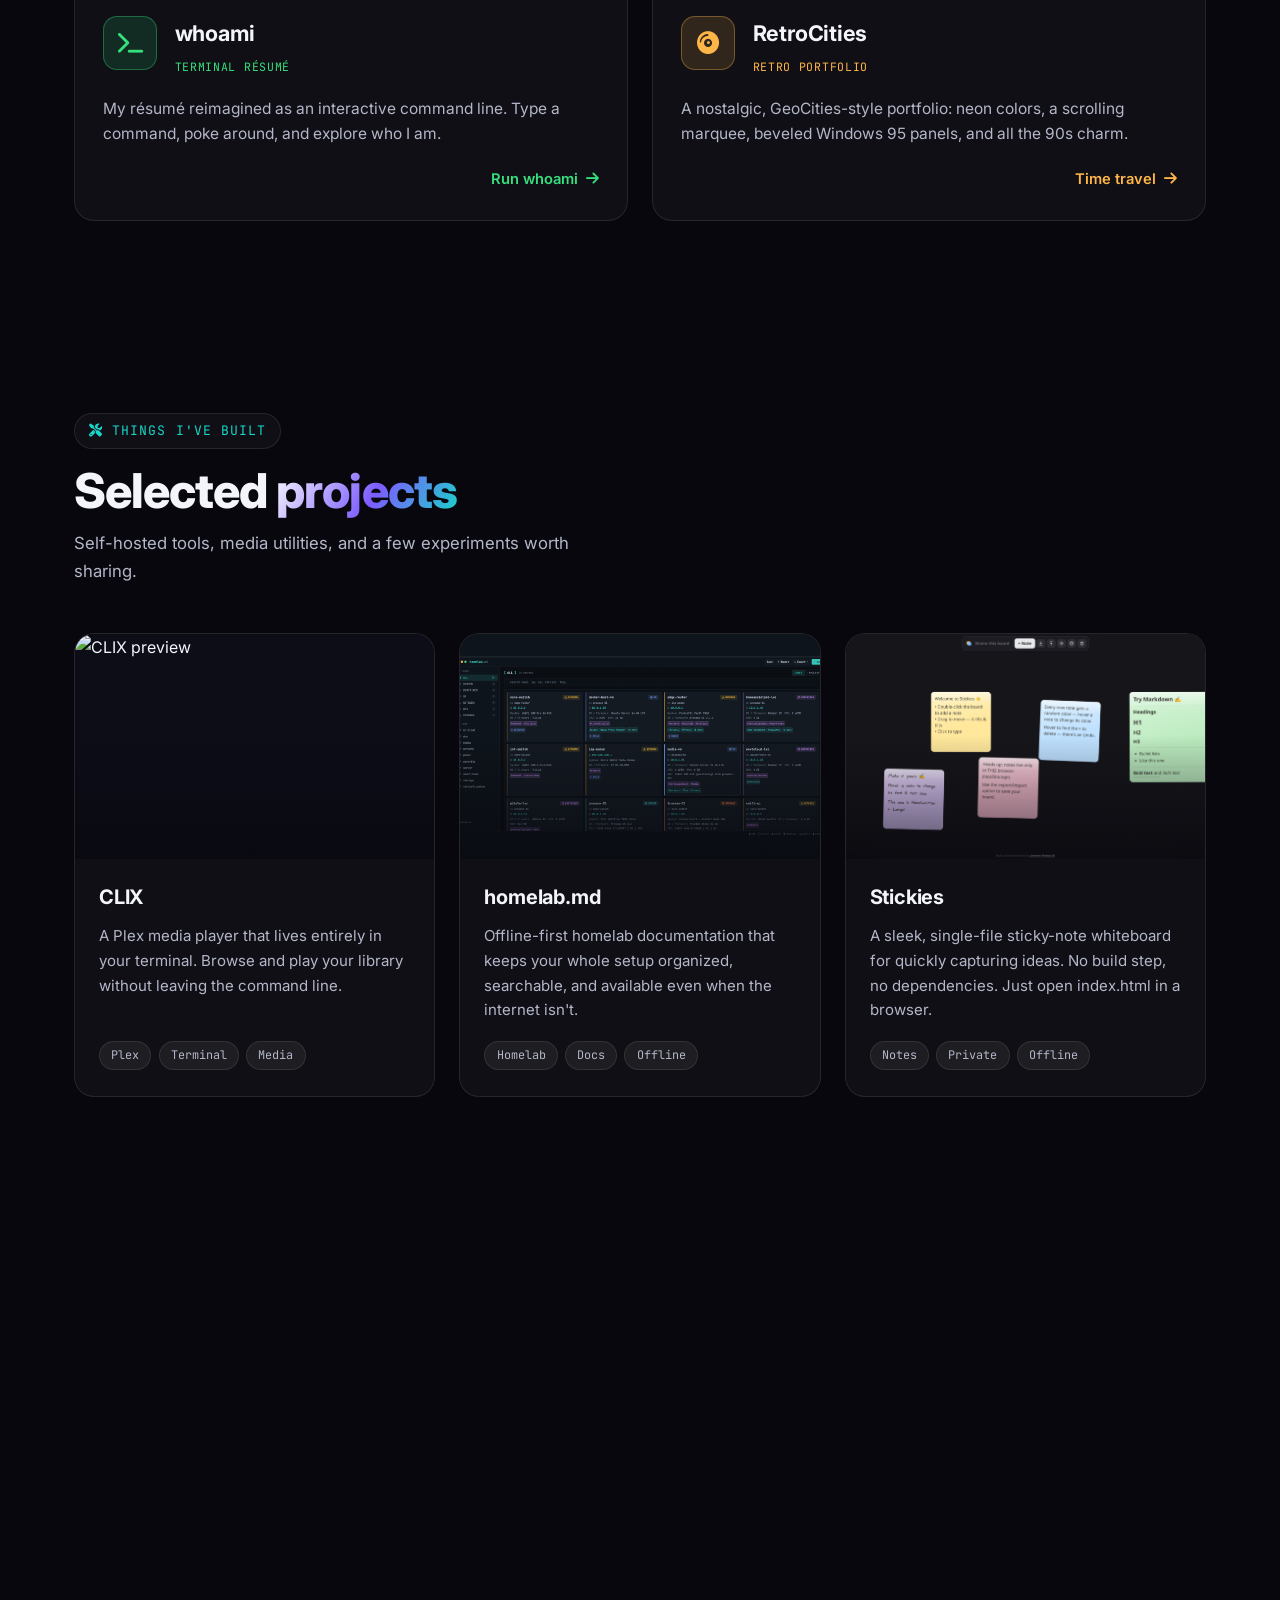
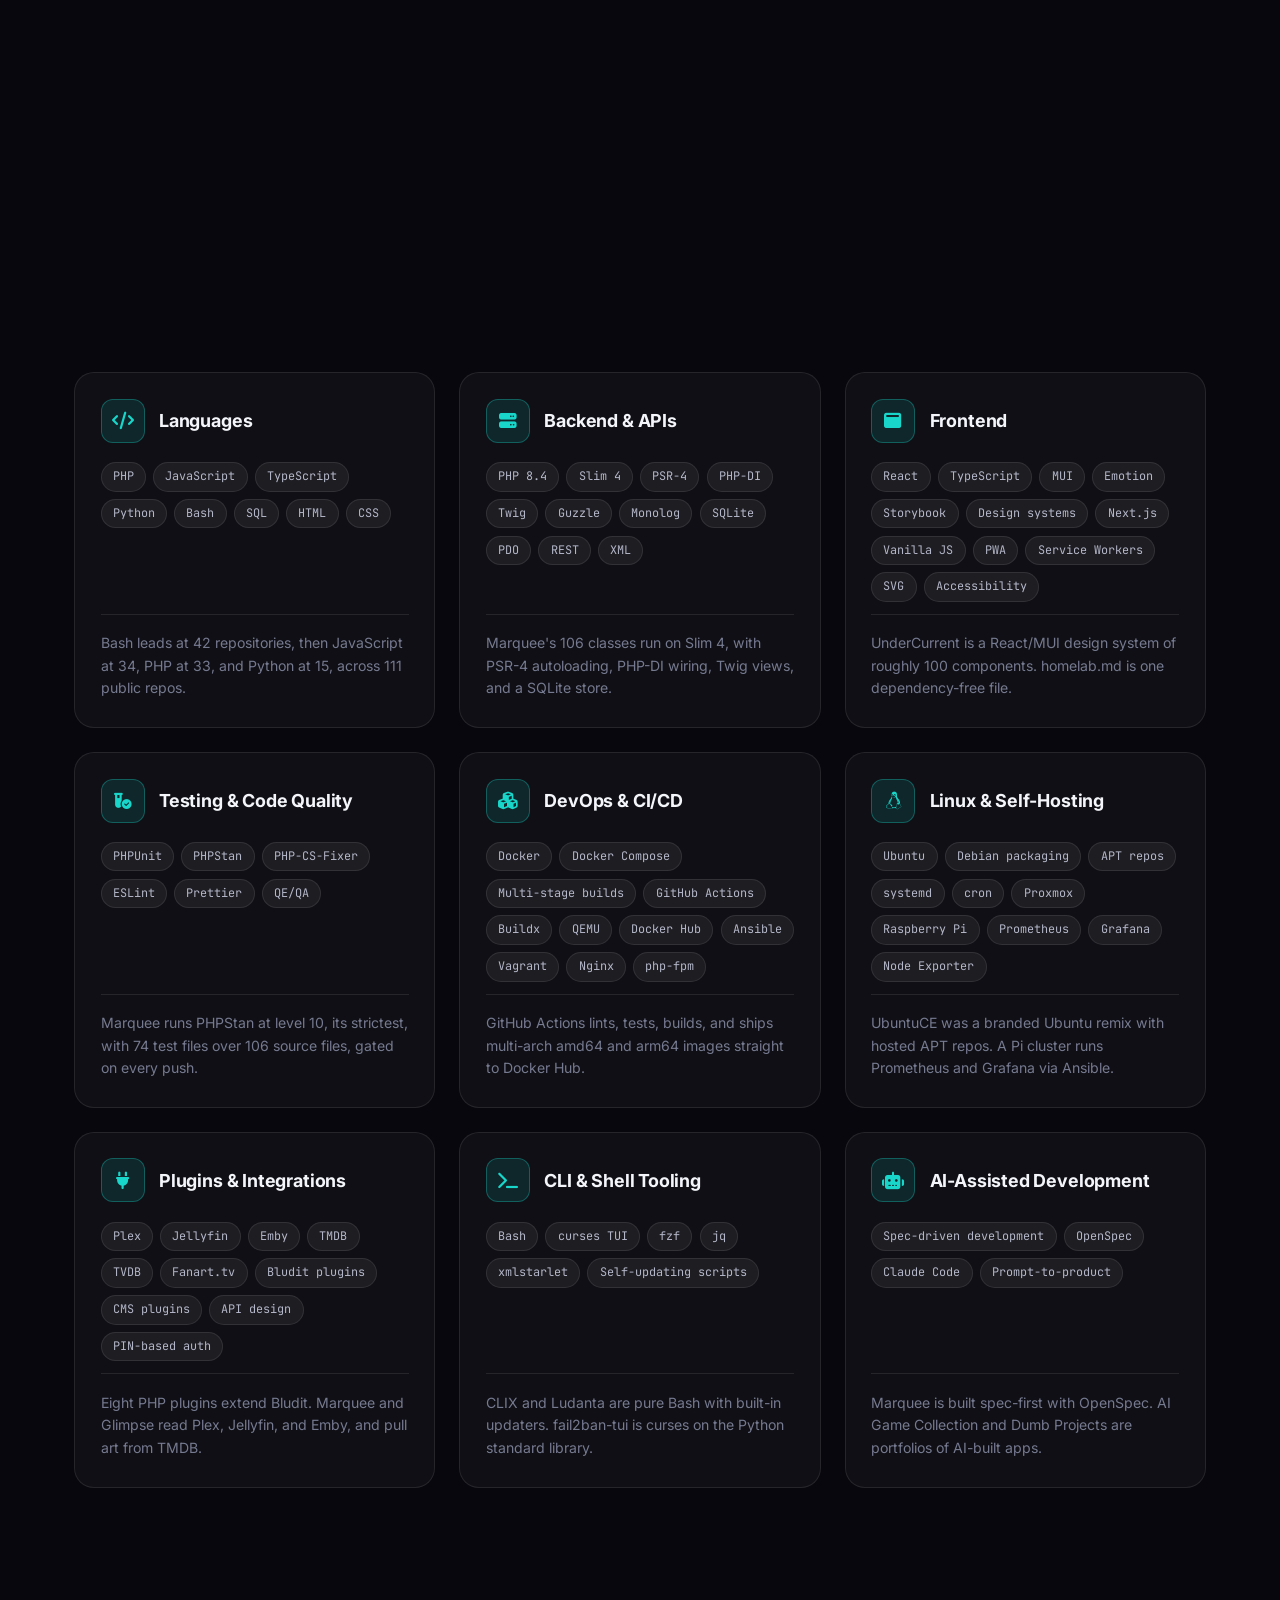
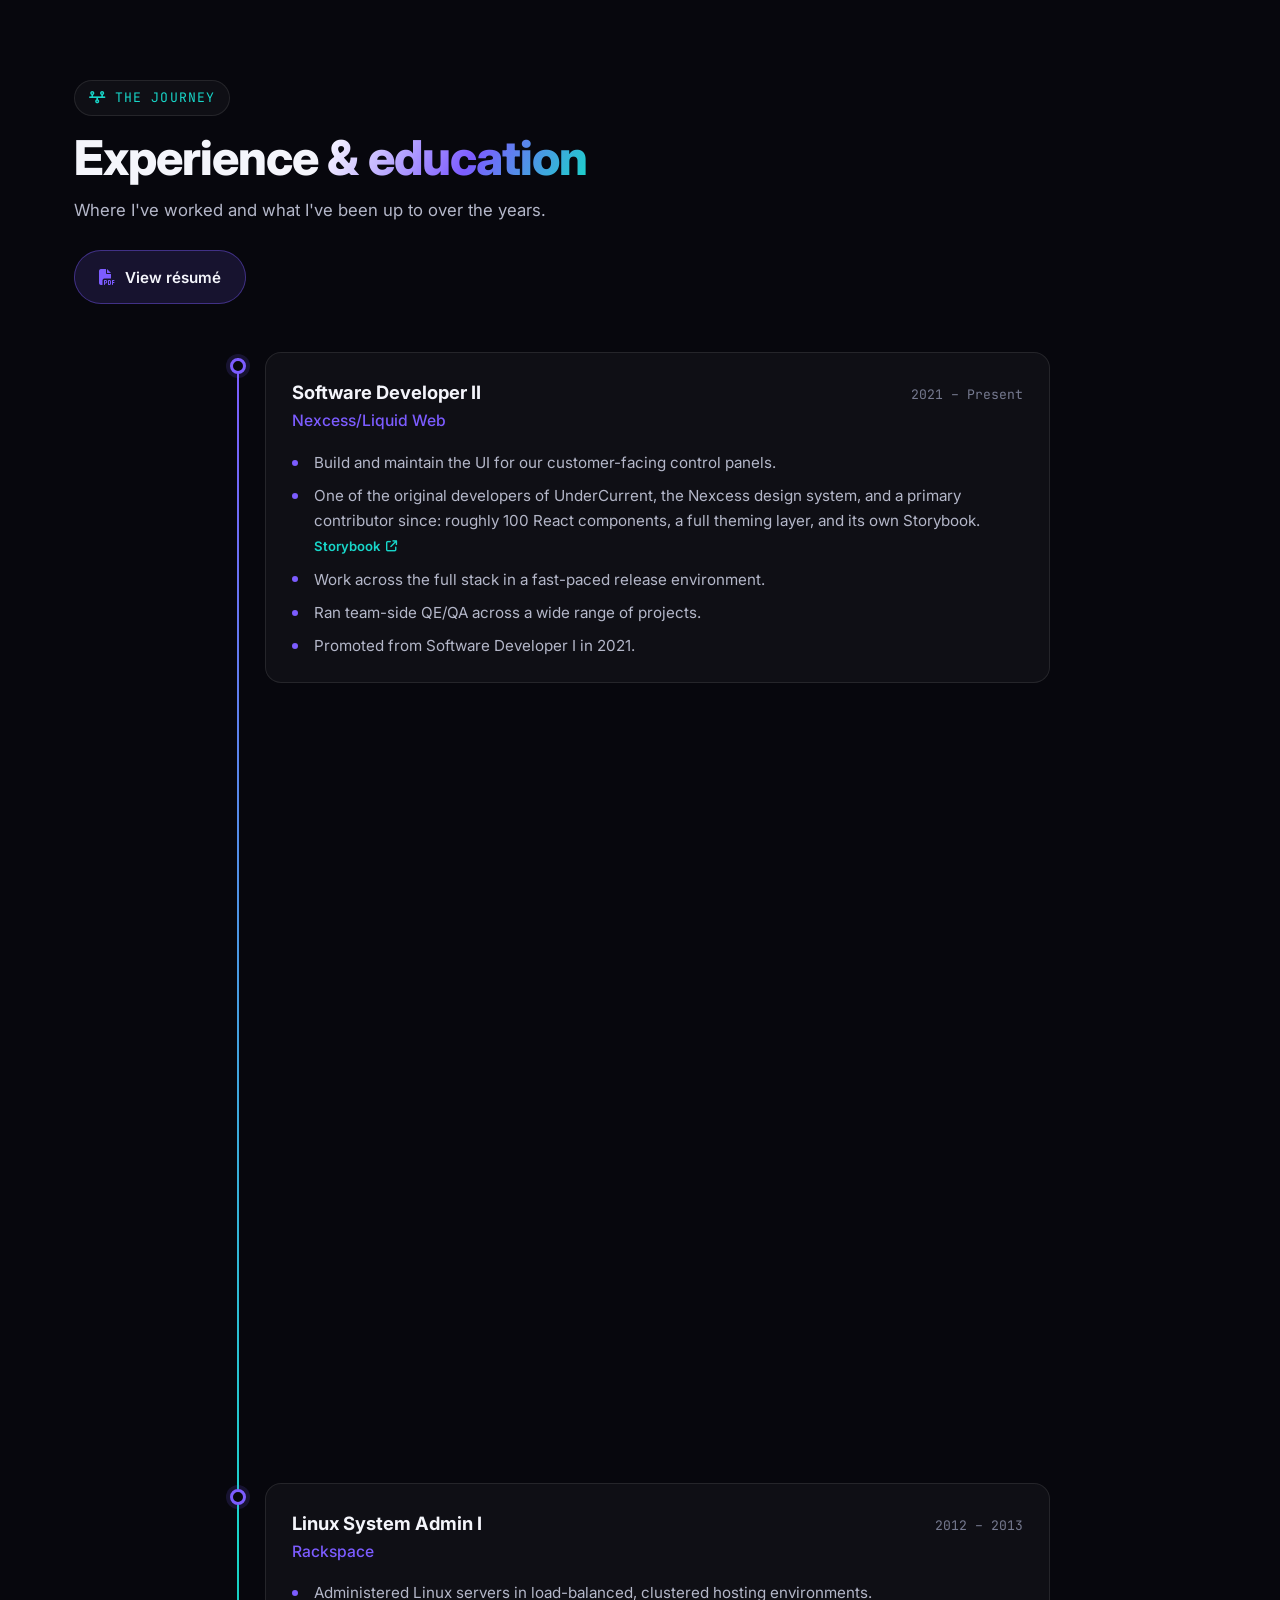
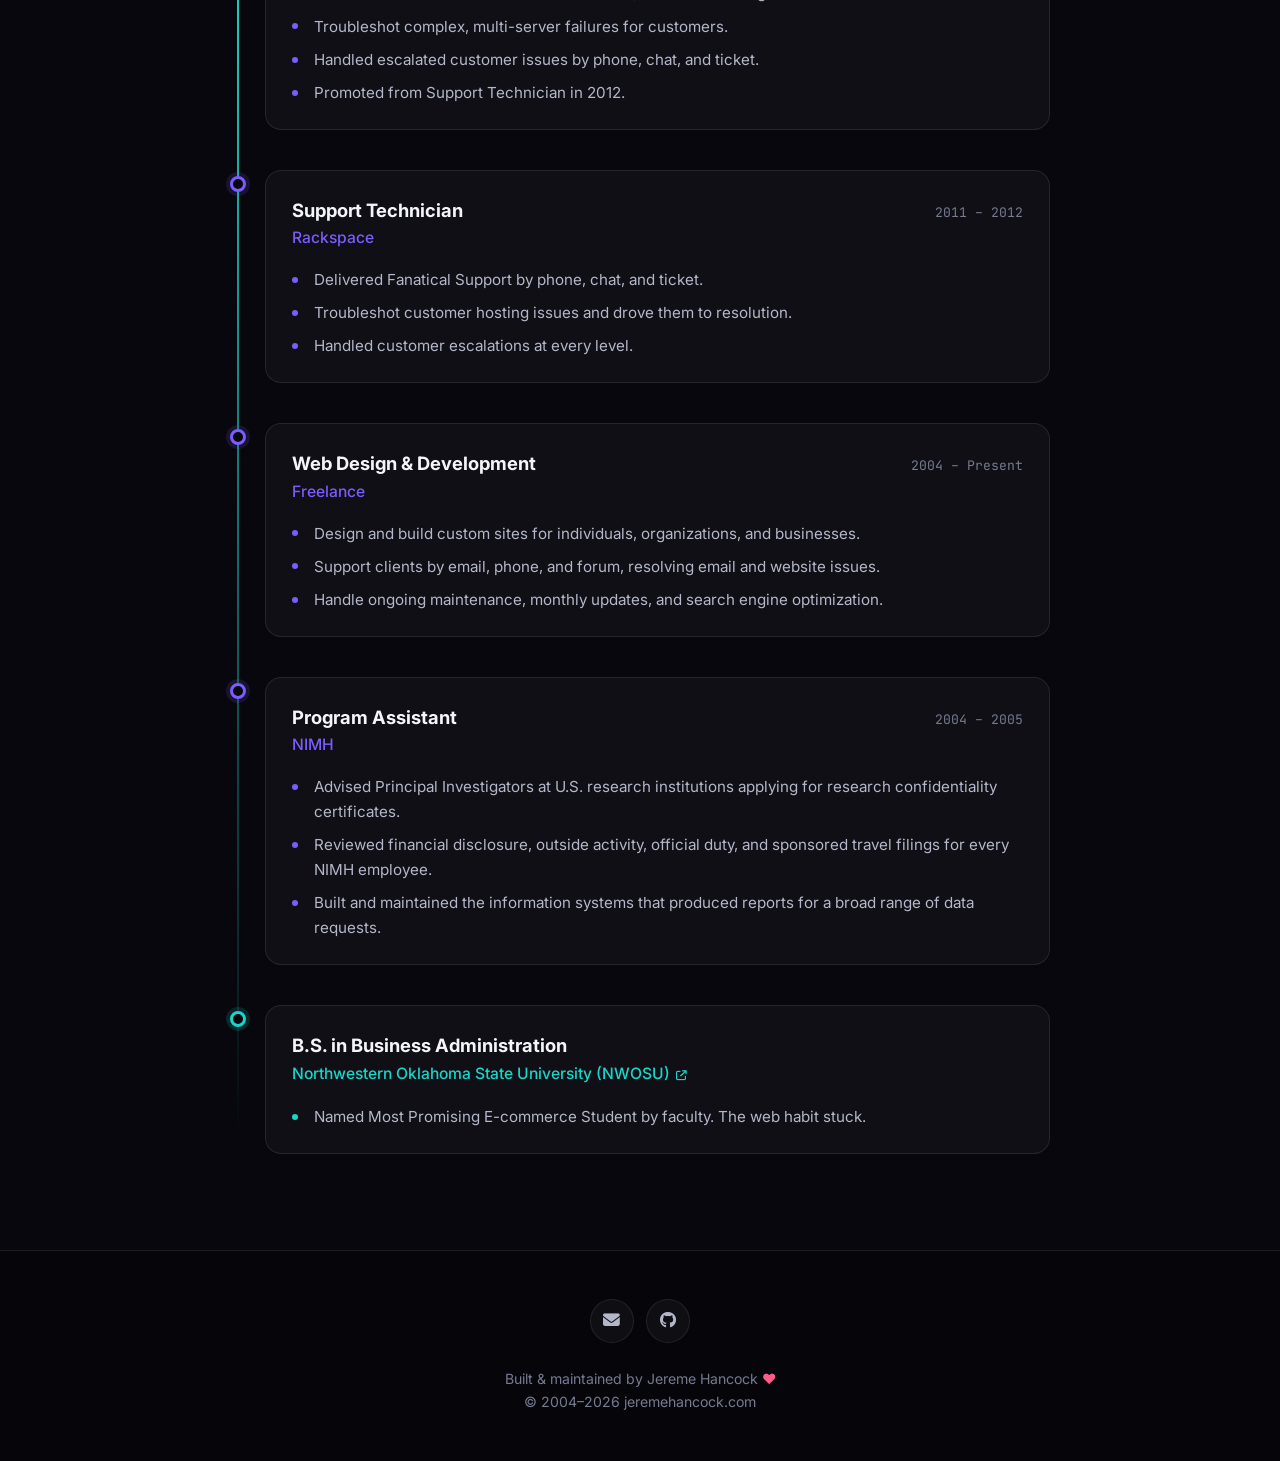
==== commit 398e403f: "Open the resume PDF in a new tab, document the build script The browser's PDF viewer previews the fi" ====
--- a/index.html
+++ b/index.html
@@ -1210,9 +1210,11 @@
 		const isExternal = (url = '') => /^https?:/i.test(url);
 
 		/* ---------- Render: contacts (hero buttons + footer) ---------- */
+		// Opens in a tab so the PDF can be read in the browser's viewer, which
+		// offers its own download button.
 		const resumeButton = (pdf, cls) => pdf
-			? `<a class="${cls}" href="${esc(pdf.file)}" download>
-					<i class="fas fa-file-arrow-down" aria-hidden="true"></i>
+			? `<a class="${cls}" href="${esc(pdf.file)}" target="_blank" rel="noopener">
+					<i class="fas fa-file-pdf" aria-hidden="true"></i>
 					<span>${esc(pdf.label)}</span>
 				</a>`
 			: '';
